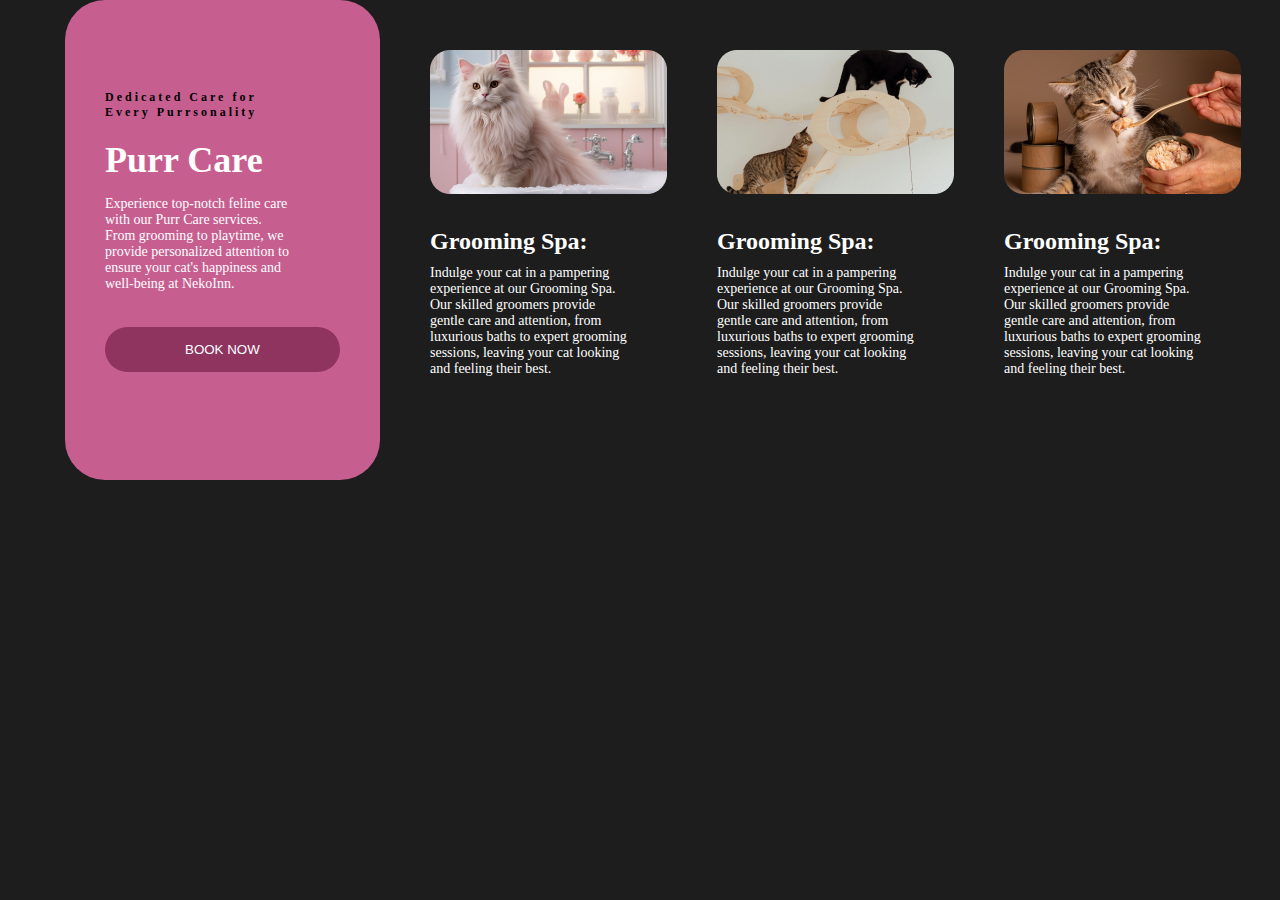
==== index.html @ 4b86a0ce "new code" ====
<!DOCTYPE html>
<html lang="en">
  <head>
    <meta charset="UTF-8" />
    <meta name="viewport" content="width=device-width, initial-scale=1.0" />
    <title>Document</title>
    <link rel="stylesheet" href="/css/style.css" />
  </head>
  <body>
    <section>
      <ul class="purr__list">
        <li class="purr__item purr-pink">
          <p class="purr-item__text">Dedicated Care for Every Purrsonality</p>
          <h3 class="purr-item__title">Purr Care</h3>
          <p class="purr-item__bottom-text">
            Experience top-notch feline care with our Purr Care services. From
            grooming to playtime, we provide personalized attention to ensure
            your cat's happiness and well-being at NekoInn.
          </p>
          <button class="purr-item__btn">BOOK NOW</button>
        </li>
        <li class="purr__item purr-black">
          <img src="./Mask group (19).png" alt="" class="purr-item__img" />
          <h3 class="grooming-item__title">Grooming Spa:</h3>
          <p class="grooming-item__text">
            Indulge your cat in a pampering experience at our Grooming Spa. Our
            skilled groomers provide gentle care and attention, from luxurious
            baths to expert grooming sessions, leaving your cat looking and
            feeling their best.
          </p>
        </li>
        <li class="purr__item purr-black">
          <img src="./Mask group (20).png" alt="" class="purr-item__img" />
          <h3 class="grooming-item__title">Grooming Spa:</h3>
          <p class="grooming-item__text">
            Indulge your cat in a pampering experience at our Grooming Spa. Our
            skilled groomers provide gentle care and attention, from luxurious
            baths to expert grooming sessions, leaving your cat looking and
            feeling their best.
          </p>
        </li>
        <li class="purr__item purr-black">
          <img src="./Mask group (21).png" alt="" class="purr-item__img" />
          <h3 class="grooming-item__title">Grooming Spa:</h3>
          <p class="grooming-item__text">
            Indulge your cat in a pampering experience at our Grooming Spa. Our
            skilled groomers provide gentle care and attention, from luxurious
            baths to expert grooming sessions, leaving your cat looking and
            feeling their best.
          </p>
        </li>
      </ul>
    </section>
  </body>
</html>
---- css/style.css ----
* {
  padding: 0;
  margin: 0;
  box-sizing: border-box;
}

ul {
  list-style: none;
}

a {
  text-decoration: none;
}

.container {
  max-width: 1440px;
  margin: 0 auto;
  padding: 0 20px;
}

button {
  cursor: pointer;
}

body {
  background-color: #1d1d1d;
}

.purr__list {
  margin-left: 65px;
  display: flex;
  flex-wrap: wrap;
}

.purr__item {
  padding-left: 40px;
  padding-top: 90px;
}

.purr-item__text {
  color: black;
  letter-spacing: 3px;
  font-size: 12px;
  font-weight: 700;
  width: 200px;
  padding-bottom: 19px;
}

.purr-item__title {
  color: white;
  font-size: 36px;
  font-weight: 700;
  padding-bottom: 15px;
}

.purr-item__bottom-text {
  color: white;
  font-size: 14px;
  font-weight: 400;
  width: 190px;
  padding-bottom: 35px;
}

.purr-pink {
  background-color: #c75e90;
  width: 315px;
  height: 480px;
  border-radius: 40px;
}

.purr-item__btn {
  background-color: #c75e90;
  padding: 15px 80px;
  border-radius: 40px;
  border: none;
  background-color: #8E345F;
  color: white;
}

.grooming-item__title {
  color: white;
  font-size: 24px;
  font-weight: 700;
  padding-top: 30px;
  padding-bottom: 10px;
}

.purr-black {
  padding-left: 50px;
  padding-top: 50px;
}

.grooming-item__text {
  color: white;
  width: 200px;
  font-size: 14px;
  font-weight: 400;
}/*# sourceMappingURL=style.css.map */
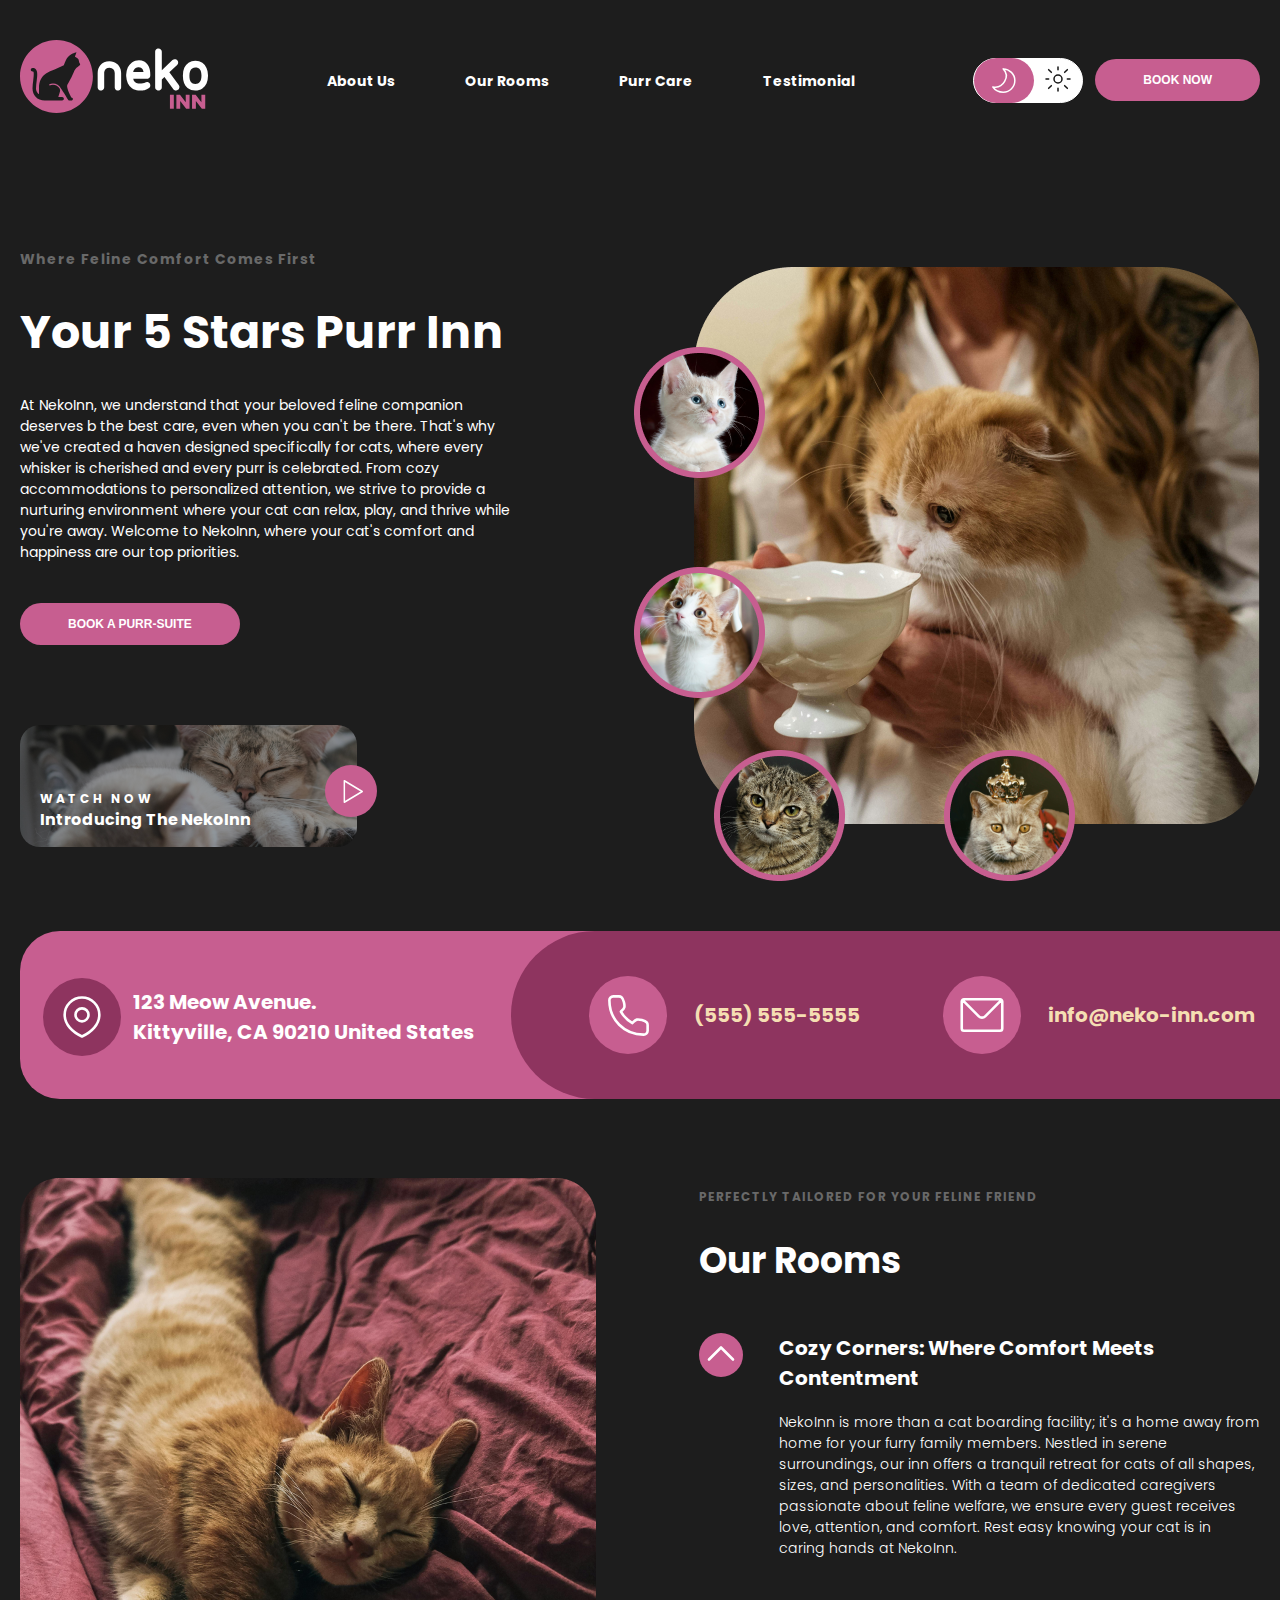
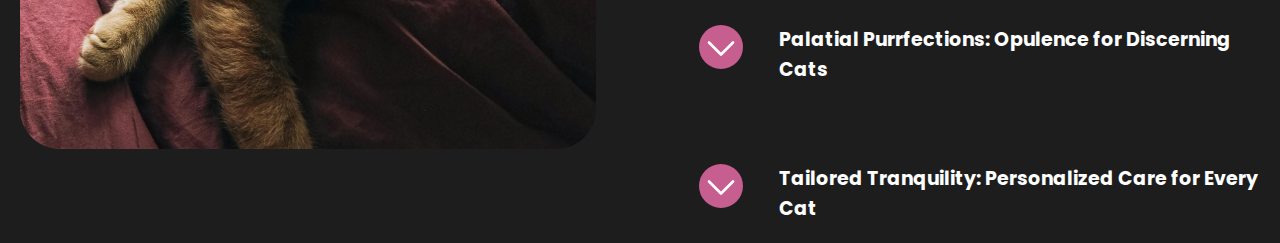
==== commit c44b76c3: "ezz" ====
--- a/index.html
+++ b/index.html
@@ -5,51 +5,220 @@
     <meta name="viewport" content="width=device-width, initial-scale=1.0" />
     <title>Document</title>
     <link rel="stylesheet" href="/css/style.css" />
+    <link rel="preconnect" href="https://fonts.googleapis.com" />
+    <link rel="preconnect" href="https://fonts.gstatic.com" crossorigin />
+    <link
+      href="https://fonts.googleapis.com/css2?family=Poppins:ital,wght@0,100;0,200;0,300;0,400;0,500;0,600;0,700;0,800;0,900;1,100;1,200;1,300;1,400;1,500;1,600;1,700;1,800;1,900&display=swap"
+      rel="stylesheet"
+    />
   </head>
   <body>
-    <section>
-      <ul class="purr__list">
-        <li class="purr__item purr-pink">
-          <p class="purr-item__text">Dedicated Care for Every Purrsonality</p>
-          <h3 class="purr-item__title">Purr Care</h3>
-          <p class="purr-item__bottom-text">
-            Experience top-notch feline care with our Purr Care services. From
-            grooming to playtime, we provide personalized attention to ensure
-            your cat's happiness and well-being at NekoInn.
-          </p>
-          <button class="purr-item__btn">BOOK NOW</button>
-        </li>
-        <li class="purr__item purr-black">
-          <img src="./Mask group (19).png" alt="" class="purr-item__img" />
-          <h3 class="grooming-item__title">Grooming Spa:</h3>
-          <p class="grooming-item__text">
-            Indulge your cat in a pampering experience at our Grooming Spa. Our
-            skilled groomers provide gentle care and attention, from luxurious
-            baths to expert grooming sessions, leaving your cat looking and
-            feeling their best.
-          </p>
-        </li>
-        <li class="purr__item purr-black">
-          <img src="./Mask group (20).png" alt="" class="purr-item__img" />
-          <h3 class="grooming-item__title">Grooming Spa:</h3>
-          <p class="grooming-item__text">
-            Indulge your cat in a pampering experience at our Grooming Spa. Our
-            skilled groomers provide gentle care and attention, from luxurious
-            baths to expert grooming sessions, leaving your cat looking and
-            feeling their best.
-          </p>
-        </li>
-        <li class="purr__item purr-black">
-          <img src="./Mask group (21).png" alt="" class="purr-item__img" />
-          <h3 class="grooming-item__title">Grooming Spa:</h3>
-          <p class="grooming-item__text">
-            Indulge your cat in a pampering experience at our Grooming Spa. Our
-            skilled groomers provide gentle care and attention, from luxurious
-            baths to expert grooming sessions, leaving your cat looking and
-            feeling their best.
-          </p>
-        </li>
-      </ul>
-    </section>
+    <header class="header">
+      <div class="container">
+        <div class="header_wrapper">
+          <div class="header-item">
+            <img
+              src="./Photos/Header_logo.svg"
+              alt=""
+              class="header_wrapper-img"
+            />
+          </div>
+          <ul class="header_wrapper-center">
+            <li class="header_wrapper_center-item">
+              <a href="#" class="header_wrapper_center-link">About Us</a>
+            </li>
+            <li class="header_wrapper_center-item">
+              <a href="#" class="header_wrapper_center-link">Our Rooms</a>
+            </li>
+            <li class="header_wrapper_center-item">
+              <a href="#" class="header_wrapper_center-link">Purr Care</a>
+            </li>
+            <li class="header_wrapper_center-item">
+              <a href="#" class="header_wrapper_center-link">Testimonial</a>
+            </li>
+          </ul>
+          <div class="header_wrapper-left">
+            <div class="header_wrapper_left-box">
+              <div class="header_wrapper_left_box-fist">
+                <img
+                  src="./Photos/mon.svg"
+                  alt=""
+                  class="header_wrapper_left_box-moon"
+                />
+              </div>
+              <div class="header_wrapper_left_box-second">
+                <img
+                  src="/Photos/sun.svg"
+                  alt=""
+                  class="header_wrapper_left_box-sun"
+                />
+              </div>
+            </div>
+            <button class="block-btn">BOOK NOW</button>
+          </div>
+        </div>
+      </div>
+    </header>
+    <main class="main">
+      <div class="container">
+        <section class="Stars">
+          <div class="stars_wrapper">
+            <div class="stars_wrapper-item">
+              <p class="stars_wrapper_item-title">
+                Where Feline Comfort Comes First
+              </p>
+              <p class="stars_wrapper_item-big">Your 5 Stars Purr Inn</p>
+              <p class="stars_wrapepr_item-mini">
+                At NekoInn, we understand that your beloved feline companion
+                deserves b the best care, even when you can't be there. That's
+                why we've created a haven designed specifically for cats, where
+                every whisker is cherished and every purr is celebrated. From
+                cozy accommodations to personalized attention, we strive to
+                provide a nurturing environment where your cat can relax, play,
+                and thrive while you're away. Welcome to NekoInn, where your
+                cat's comfort and happiness are our top priorities.
+              </p>
+              <button class="block-btn">BOOK A PURR-SUITE</button>
+              <div class="start_box-cat">
+                <div class="start_box_cat-text">
+                  <p class="start_box_cat-title">WATCH NOW</p>
+                  <p class="start_box_cat-mini">Introducing The NekoInn</p>
+                </div>
+                <div class="start_box_cat-media">
+                  <img src="/Photos/media.svg" alt="" />
+                </div>
+              </div>
+            </div>
+            <div class="stars_wrapper-left">
+              <img
+                src="/Photos/cat_3.png"
+                alt=""
+                class="stars_wrapepr_left-bg"
+              />
+              <div class="start_box_left-avatars">
+                <img src="/Photos/1.png" alt="" class="start_box_left-fisrt" />
+                <img src="/Photos/2.png" alt="" class="start_box_left-second" />
+                <img src="/Photos/3.png" alt="" class="start_box_left-thirs" />
+                <img src="/Photos/4.png" alt="" class="start_box_left-four" />
+              </div>
+            </div>
+          </div>
+          <div class="start_wrapepr-bottom">
+            <div class="stars_wrapper_bottom-box">
+              <div class="stars_wrapepr_bottom-first">
+                <div class="stars_wrapepr_bottom-location">
+                  <img
+                    src="./Photos/location.svg"
+                    alt=""
+                    class="stars_wrapper_bottom-img"
+                  />
+                </div>
+                <p class="start_wrapepr_bottom-text">
+                  123 Meow Avenue. <br />
+                  Kittyville, CA 90210 United States
+                </p>
+              </div>
+              <div class="stars_wrapper_bottom-second">
+                <div class="stars_wrapper_bottom_second_first-box">
+                  <div class="stars_wrapper_bottom_second-box">
+                    <img
+                      src="/Photos/phone.svg"
+                      alt=""
+                      class="stars_wrapper_bottom_second_box-img"
+                    />
+                  </div>
+                  <p class="stars_wrapper_bottom_second-text">(555) 555-5555</p>
+                </div>
+                <div class="stars_wrapper_bottom_second_first-box">
+                  <div class="stars_wrapper_bottom_second-box">
+                    <img
+                      src="/Photos/email.svg"
+                      alt=""
+                      class="stars_wrapper_bottom_second_box-img"
+                    />
+                  </div>
+                  <p class="stars_wrapper_bottom_second-text">
+                    info@neko-inn.com
+                  </p>
+                </div>
+              </div>
+            </div>
+          </div>
+        </section>
+        <section class="Rooms">
+          <div class="rooms_wrapper">
+            <div class="rooms_wrapper-item">
+              <img
+                src="./Photos/cat_rooms.png"
+                alt=""
+                class="rooms_wrapper_item-bg"
+              />
+            </div>
+            <div class="rooms_wrapper_item-left">
+              <div class="rooms_wrapepr_item_left-box">
+                <p class="rooms_wrapper_item-title">
+                  perfectly Tailored for Your Feline Friend
+                </p>
+                <p class="rooms_wrapper_item-big">Our Rooms</p>
+                <div class="rooms_wrapepr_item_left-big">
+                  <div class="rooms_wrapper_item-left_big-img">
+                    <img
+                      src="./Photos/up_arrow.svg"
+                      alt=""
+                      class="romms_wrapper_item-img"
+                    />
+                  </div>
+                  <div class="rooms_wrapper_item_text-box">
+                    <p class="rooms_wrapepr_item-title">
+                      Cozy Corners: Where Comfort Meets Contentment
+                    </p>
+                    <p class="rooms_wrapper_item-mini">
+                      NekoInn is more than a cat boarding facility; it's a home
+                      away from home for your furry family members. Nestled in
+                      serene surroundings, our inn offers a tranquil retreat for
+                      cats of all shapes, sizes, and personalities. With a team
+                      of dedicated caregivers passionate about feline welfare,
+                      we ensure every guest receives love, attention, and
+                      comfort. Rest easy knowing your cat is in caring hands at
+                      NekoInn.
+                    </p>
+                  </div>
+                </div>
+
+                <div class="rooms_wrapepr_item_left-big span_first">
+                  <div class="rooms_wrapper_item-left_big-img">
+                    <img
+                      src="./Photos/bb_taa.svg"
+                      alt=""
+                      class="romms_wrapper_item-img"
+                    />
+                  </div>
+                  <div class="rooms_wrapper_item_text-box">
+                    <p class="rooms_wrapepr_item-title span_text">
+                      Palatial Purrfections: Opulence for Discerning Cats
+                    </p>
+                  </div>
+                </div>
+
+                <div class="rooms_wrapepr_item_left-big">
+                  <div class="rooms_wrapper_item-left_big-img">
+                    <img
+                      src="./Photos/bb_taa.svg"
+                      alt=""
+                      class="romms_wrapper_item-img"
+                    />
+                  </div>
+                  <div class="rooms_wrapper_item_text-box">
+                    <p class="rooms_wrapepr_item-title span_text">
+                      Tailored Tranquility: Personalized Care for Every Cat
+                    </p>
+                  </div>
+                </div>
+              </div>
+            </div>
+          </div>
+        </section>
+      </div>
+    </main>
   </body>
 </html>
--- a/css/style.css
+++ b/css/style.css
@@ -1,3 +1,70 @@
+@font-face {
+  font-family: "Poppins";
+  src: url("Poppins-Bold.woff2") format("woff2"), url("Poppins-Bold.woff") format("woff");
+  font-weight: bold;
+  font-style: normal;
+  font-display: swap;
+}
+@font-face {
+  font-family: "Poppins";
+  src: url("Poppins-Black.woff2") format("woff2"), url("Poppins-Black.woff") format("woff");
+  font-weight: 900;
+  font-style: normal;
+  font-display: swap;
+}
+@font-face {
+  font-family: "Poppins";
+  src: url("Poppins-ExtraLight.woff2") format("woff2"), url("Poppins-ExtraLight.woff") format("woff");
+  font-weight: 200;
+  font-style: normal;
+  font-display: swap;
+}
+@font-face {
+  font-family: "Poppins";
+  src: url("Poppins-ExtraBold.woff2") format("woff2"), url("Poppins-ExtraBold.woff") format("woff");
+  font-weight: bold;
+  font-style: normal;
+  font-display: swap;
+}
+@font-face {
+  font-family: "Poppins";
+  src: url("Poppins-Medium.woff2") format("woff2"), url("Poppins-Medium.woff") format("woff");
+  font-weight: 500;
+  font-style: normal;
+  font-display: swap;
+}
+@font-face {
+  font-family: "Poppins";
+  src: url("Poppins-Light.woff2") format("woff2"), url("Poppins-Light.woff") format("woff");
+  font-weight: 300;
+  font-style: normal;
+  font-display: swap;
+}
+@font-face {
+  font-family: "Poppins";
+  src: url("Poppins-Thin.woff2") format("woff2"), url("Poppins-Thin.woff") format("woff");
+  font-weight: 100;
+  font-style: normal;
+  font-display: swap;
+}
+@font-face {
+  font-family: "Poppins";
+  src: url("Poppins-Regular.woff2") format("woff2"), url("Poppins-Regular.woff") format("woff");
+  font-weight: normal;
+  font-style: normal;
+  font-display: swap;
+}
+@font-face {
+  font-family: "Poppins";
+  src: url("Poppins-SemiBold.woff2") format("woff2"), url("Poppins-SemiBold.woff") format("woff");
+  font-weight: 600;
+  font-style: normal;
+  font-display: swap;
+}
+body {
+  font-family: "Poppins";
+}
+
 * {
   padding: 0;
   margin: 0;
@@ -13,7 +80,7 @@
 }
 
 .container {
-  max-width: 1440px;
+  max-width: 1313px;
   margin: 0 auto;
   padding: 0 20px;
 }
@@ -26,73 +93,358 @@
   background-color: #1d1d1d;
 }
 
-.purr__list {
-  margin-left: 65px;
-  display: flex;
-  flex-wrap: wrap;
-}
-
-.purr__item {
-  padding-left: 40px;
-  padding-top: 90px;
-}
-
-.purr-item__text {
-  color: black;
-  letter-spacing: 3px;
+body {
+  font-family: "Poppins";
+}
+
+.header_wrapper_left-box {
+  width: 110px;
+  height: 45px;
+  border-radius: 220px;
+  background-color: white;
+  border: 1px solid white;
+}
+
+.header_wrapper_left_box-sun {
+  padding-right: 8px;
+  padding-top: 5px;
+}
+
+.header_wrapper_left_box-fist {
+  width: 60px;
+  height: 45px;
+  border-radius: 40px;
+  background-color: #c75e90;
+}
+
+.header_wrapper_left-box {
+  display: flex;
+  align-items: center;
+  justify-content: space-between;
+}
+
+.header_wrapper_left_box-fist {
+  display: flex;
+  align-items: center;
+  justify-content: center;
+}
+
+.header_wrapper_center-link {
+  color: white;
+  font-size: 14px;
+  line-height: 21px;
+  font-weight: 700;
+}
+
+.header_wrapper {
+  display: flex;
+  align-items: center;
+  justify-content: flex;
+  gap: 0px;
+  justify-content: space-between;
+}
+
+.header_wrapper-center {
+  display: flex;
+  align-items: center;
+  justify-content: flex;
+  gap: 70px;
+}
+
+.block-btn {
+  padding: 14px 48px;
+  background-color: #c75e90;
+  border-radius: 220px;
+  color: white;
+  font-weight: 700;
   font-size: 12px;
-  font-weight: 700;
-  width: 200px;
-  padding-bottom: 19px;
-}
-
-.purr-item__title {
-  color: white;
-  font-size: 36px;
-  font-weight: 700;
-  padding-bottom: 15px;
-}
-
-.purr-item__bottom-text {
-  color: white;
+  border: none;
+}
+
+.header_wrapper-left {
+  display: flex;
+  align-items: center;
+  justify-content: flex;
+  gap: 12px;
+}
+
+.header {
+  margin-top: 40px;
+}
+
+.stars_wrapper-item {
+  width: 500px;
+  height: 600px;
+}
+
+.Stars {
+  margin-top: 129px;
+}
+
+.stars_wrapper_item-title {
+  font-size: 14px;
+  color: #696969;
+  font-weight: 700;
+  letter-spacing: 1px;
+  line-height: 21px;
+  padding-bottom: 28px;
+}
+
+.stars_wrapper_item-big {
+  font-size: 46px;
+  font-weight: 700;
+  color: white;
+  line-height: 69px;
+  padding-bottom: 28px;
+}
+
+.stars_wrapepr_item-mini {
   font-size: 14px;
   font-weight: 400;
-  width: 190px;
-  padding-bottom: 35px;
-}
-
-.purr-pink {
-  background-color: #c75e90;
-  width: 315px;
-  height: 480px;
+  color: white;
+  line-height: 21px;
+  padding-bottom: 40px;
+}
+
+.start_box-cat {
+  width: 337px;
+  height: 122px;
+  border-radius: 20px;
+  background-image: url(/Photos/cat.png);
+  background-repeat: no-repeat;
+  position: relative;
+  margin-top: 80px;
+}
+
+.start_box_cat-title {
+  font-size: 12px;
+  line-height: 18px;
+  color: white;
+  font-weight: 700;
+  letter-spacing: 3px;
+}
+
+.start_box_cat-mini {
+  font-size: 16px;
+  font-weight: 700;
+  line-height: 24px;
+  color: white;
+}
+
+.start_box_cat-text {
+  padding-top: 65px;
+  padding-left: 20px;
+}
+
+.start_box_cat-media {
+  width: 52px;
+  height: 52px;
+  border-radius: 50%;
+  background-color: #c75e90;
+  border: none;
+  display: flex;
+  align-items: center;
+  justify-content: flex;
+  gap: 0px;
+  justify-content: center;
+  left: 305px;
+  bottom: 30px;
+  position: absolute;
+}
+
+.stars_wrapper {
+  display: flex;
+  align-items: center;
+  justify-content: flex;
+  gap: 0px;
+  justify-content: space-between;
+}
+
+.stars_wrapper-left {
+  position: relative;
+}
+
+.start_box_left-fisrt {
+  position: absolute;
+  top: 80px;
+  left: -60px;
+}
+
+.start_box_left-second {
+  position: absolute;
+  top: 300px;
+  left: -60px;
+}
+
+.start_box_left-thirs {
+  position: absolute;
+  bottom: -50px;
+  left: 20px;
+}
+
+.start_box_left-four {
+  position: absolute;
+  bottom: -50px;
+  left: 250px;
+}
+
+.stars_wrapper_bottom-box {
+  width: 1313px;
+  height: 168px;
+  background-color: #c75e90;
   border-radius: 40px;
-}
-
-.purr-item__btn {
-  background-color: #c75e90;
-  padding: 15px 80px;
-  border-radius: 40px;
-  border: none;
-  background-color: #8E345F;
-  color: white;
-}
-
-.grooming-item__title {
-  color: white;
-  font-size: 24px;
-  font-weight: 700;
-  padding-top: 30px;
-  padding-bottom: 10px;
-}
-
-.purr-black {
-  padding-left: 50px;
-  padding-top: 50px;
-}
-
-.grooming-item__text {
-  color: white;
-  width: 200px;
+  margin-top: 82px;
+}
+
+.stars_wrapepr_bottom-location {
+  width: 78px;
+  height: 78px;
+  border-radius: 50%;
+  background-color: #8e345f;
+  display: flex;
+  align-items: center;
+  justify-content: flex;
+  gap: 0px;
+  justify-content: center;
+}
+
+.start_wrapepr_bottom-text {
+  font-size: 20px;
+  font-weight: 700;
+  color: white;
+  line-height: 30px;
+}
+
+.stars_wrapepr_bottom-first {
+  display: flex;
+  align-items: center;
+  justify-content: flex;
+  gap: 12px;
+  padding-top: 43px;
+  padding-left: 23px;
+  padding-bottom: 40px;
+}
+
+.stars_wrapper_bottom-second {
+  width: 822px;
+  height: 168px;
+  background-color: #8e345f;
+  border-radius: 100px 40px 40px 100px;
+}
+
+.stars_wrapper_bottom-box {
+  display: flex;
+  align-items: center;
+  justify-content: flex;
+  gap: 0x;
+  justify-content: space-between;
+}
+
+.stars_wrapper_bottom_second-box {
+  width: 78px;
+  height: 78px;
+  border-radius: 50%;
+  background-color: #c75e90;
+  display: flex;
+  align-items: center;
+  justify-content: flex;
+  gap: 0px;
+  justify-content: center;
+}
+
+.stars_wrapper_bottom_second-text {
+  font-size: 20px;
+  line-height: 30px;
+  color: wheat;
+  font-weight: 700;
+}
+
+.stars_wrapper_bottom_second_first-box {
+  display: flex;
+  align-items: center;
+  justify-content: flex;
+  gap: 27px;
+}
+
+.stars_wrapper_bottom-second {
+  display: flex;
+  align-items: center;
+  justify-content: flex;
+  gap: 83px;
+  justify-content: center;
+}
+
+.Rooms {
+  padding-top: 79px;
+}
+
+.rooms_wrapper_item-title {
+  font-size: 12px;
+  color: #696969;
+  font-weight: 700;
+  list-style: 16px;
+  letter-spacing: 1px;
+  text-transform: uppercase;
+  padding-bottom: 28px;
+}
+
+.rooms_wrapper_item-big {
+  font-size: 36px;
+  line-height: 54px;
+  color: white;
+  font-weight: 700;
+  padding-bottom: 45px;
+}
+
+.rooms_wrapper_item-left_big-img {
+  min-width: 44px;
+  height: 44px;
+  border-radius: 50%;
+  background-color: #c75e90;
+  display: flex;
+  align-items: center;
+  justify-content: flex;
+  gap: 0px;
+  justify-content: center;
+}
+
+.rooms_wrapper {
+  display: flex;
+  gap: 103px;
+}
+
+.rooms_wrapper_item-left {
+  padding-top: 10px;
+}
+
+.rooms_wrapepr_item-title {
+  font-size: 20px;
+  color: white;
+  line-height: 30px;
+  font-weight: 700;
+  padding-bottom: 19px;
+}
+
+.rooms_wrapper_item-mini {
   font-size: 14px;
-  font-weight: 400;
+  font-weight: 300;
+  color: white;
+  line-height: 21px;
+}
+
+.rooms_wrapepr_item_left-big {
+  display: flex;
+  align-items: center;
+  justify-content: flex;
+  gap: 36px;
+  align-items: flex-start;
+}
+
+.span_text {
+  font-size: 19px;
+}
+
+.span_first {
+  padding-top: 66px;
+  padding-bottom: 60px;
 }/*# sourceMappingURL=style.css.map */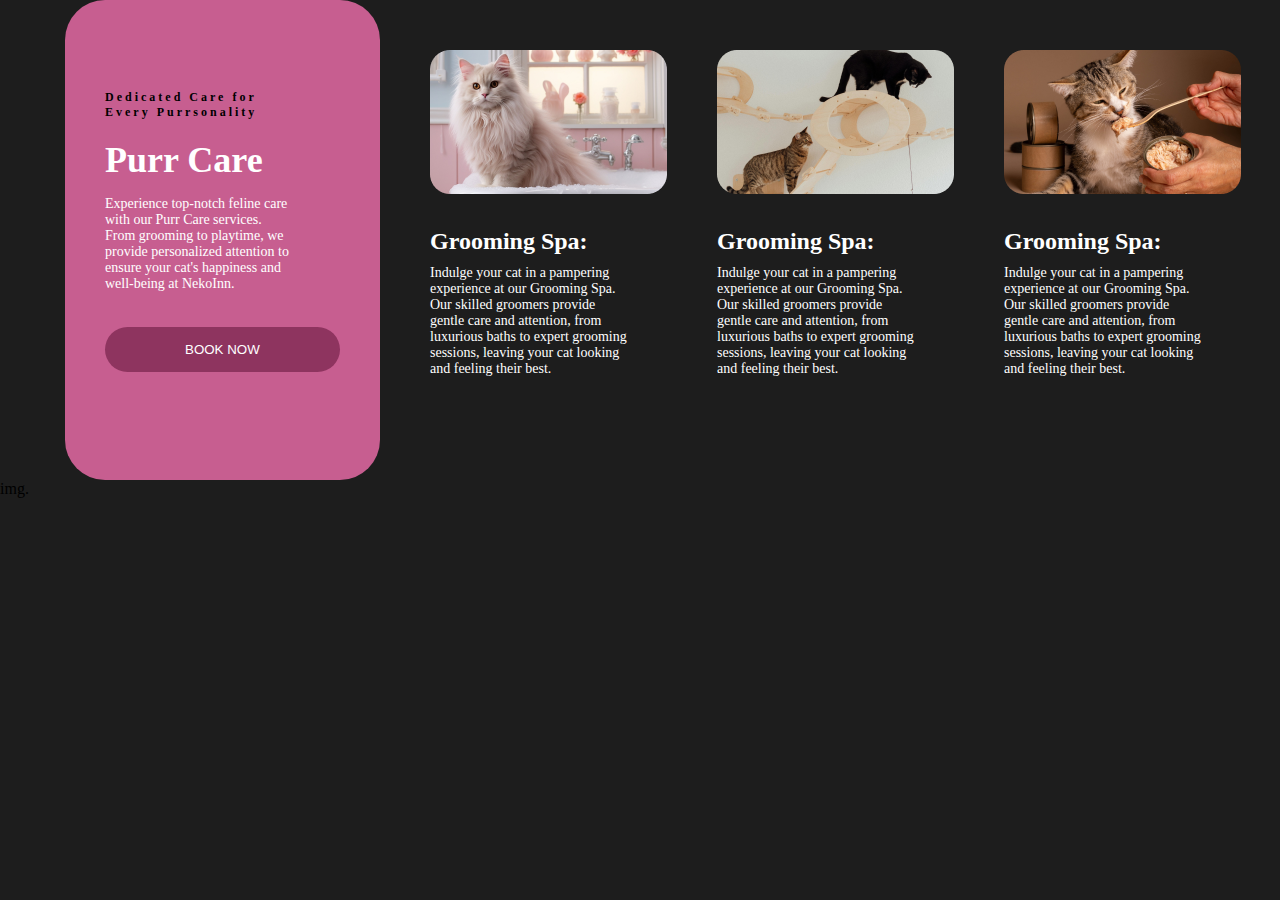
==== commit 40f43fbd: "aminu" ====
--- a/index.html
+++ b/index.html
@@ -5,220 +5,56 @@
     <meta name="viewport" content="width=device-width, initial-scale=1.0" />
     <title>Document</title>
     <link rel="stylesheet" href="/css/style.css" />
-    <link rel="preconnect" href="https://fonts.googleapis.com" />
-    <link rel="preconnect" href="https://fonts.gstatic.com" crossorigin />
-    <link
-      href="https://fonts.googleapis.com/css2?family=Poppins:ital,wght@0,100;0,200;0,300;0,400;0,500;0,600;0,700;0,800;0,900;1,100;1,200;1,300;1,400;1,500;1,600;1,700;1,800;1,900&display=swap"
-      rel="stylesheet"
-    />
   </head>
   <body>
-    <header class="header">
-      <div class="container">
-        <div class="header_wrapper">
-          <div class="header-item">
-            <img
-              src="./Photos/Header_logo.svg"
-              alt=""
-              class="header_wrapper-img"
-            />
-          </div>
-          <ul class="header_wrapper-center">
-            <li class="header_wrapper_center-item">
-              <a href="#" class="header_wrapper_center-link">About Us</a>
-            </li>
-            <li class="header_wrapper_center-item">
-              <a href="#" class="header_wrapper_center-link">Our Rooms</a>
-            </li>
-            <li class="header_wrapper_center-item">
-              <a href="#" class="header_wrapper_center-link">Purr Care</a>
-            </li>
-            <li class="header_wrapper_center-item">
-              <a href="#" class="header_wrapper_center-link">Testimonial</a>
-            </li>
-          </ul>
-          <div class="header_wrapper-left">
-            <div class="header_wrapper_left-box">
-              <div class="header_wrapper_left_box-fist">
-                <img
-                  src="./Photos/mon.svg"
-                  alt=""
-                  class="header_wrapper_left_box-moon"
-                />
-              </div>
-              <div class="header_wrapper_left_box-second">
-                <img
-                  src="/Photos/sun.svg"
-                  alt=""
-                  class="header_wrapper_left_box-sun"
-                />
-              </div>
-            </div>
-            <button class="block-btn">BOOK NOW</button>
-          </div>
-        </div>
-      </div>
-    </header>
-    <main class="main">
-      <div class="container">
-        <section class="Stars">
-          <div class="stars_wrapper">
-            <div class="stars_wrapper-item">
-              <p class="stars_wrapper_item-title">
-                Where Feline Comfort Comes First
-              </p>
-              <p class="stars_wrapper_item-big">Your 5 Stars Purr Inn</p>
-              <p class="stars_wrapepr_item-mini">
-                At NekoInn, we understand that your beloved feline companion
-                deserves b the best care, even when you can't be there. That's
-                why we've created a haven designed specifically for cats, where
-                every whisker is cherished and every purr is celebrated. From
-                cozy accommodations to personalized attention, we strive to
-                provide a nurturing environment where your cat can relax, play,
-                and thrive while you're away. Welcome to NekoInn, where your
-                cat's comfort and happiness are our top priorities.
-              </p>
-              <button class="block-btn">BOOK A PURR-SUITE</button>
-              <div class="start_box-cat">
-                <div class="start_box_cat-text">
-                  <p class="start_box_cat-title">WATCH NOW</p>
-                  <p class="start_box_cat-mini">Introducing The NekoInn</p>
-                </div>
-                <div class="start_box_cat-media">
-                  <img src="/Photos/media.svg" alt="" />
-                </div>
-              </div>
-            </div>
-            <div class="stars_wrapper-left">
-              <img
-                src="/Photos/cat_3.png"
-                alt=""
-                class="stars_wrapepr_left-bg"
-              />
-              <div class="start_box_left-avatars">
-                <img src="/Photos/1.png" alt="" class="start_box_left-fisrt" />
-                <img src="/Photos/2.png" alt="" class="start_box_left-second" />
-                <img src="/Photos/3.png" alt="" class="start_box_left-thirs" />
-                <img src="/Photos/4.png" alt="" class="start_box_left-four" />
-              </div>
-            </div>
-          </div>
-          <div class="start_wrapepr-bottom">
-            <div class="stars_wrapper_bottom-box">
-              <div class="stars_wrapepr_bottom-first">
-                <div class="stars_wrapepr_bottom-location">
-                  <img
-                    src="./Photos/location.svg"
-                    alt=""
-                    class="stars_wrapper_bottom-img"
-                  />
-                </div>
-                <p class="start_wrapepr_bottom-text">
-                  123 Meow Avenue. <br />
-                  Kittyville, CA 90210 United States
-                </p>
-              </div>
-              <div class="stars_wrapper_bottom-second">
-                <div class="stars_wrapper_bottom_second_first-box">
-                  <div class="stars_wrapper_bottom_second-box">
-                    <img
-                      src="/Photos/phone.svg"
-                      alt=""
-                      class="stars_wrapper_bottom_second_box-img"
-                    />
-                  </div>
-                  <p class="stars_wrapper_bottom_second-text">(555) 555-5555</p>
-                </div>
-                <div class="stars_wrapper_bottom_second_first-box">
-                  <div class="stars_wrapper_bottom_second-box">
-                    <img
-                      src="/Photos/email.svg"
-                      alt=""
-                      class="stars_wrapper_bottom_second_box-img"
-                    />
-                  </div>
-                  <p class="stars_wrapper_bottom_second-text">
-                    info@neko-inn.com
-                  </p>
-                </div>
-              </div>
-            </div>
-          </div>
-        </section>
-        <section class="Rooms">
-          <div class="rooms_wrapper">
-            <div class="rooms_wrapper-item">
-              <img
-                src="./Photos/cat_rooms.png"
-                alt=""
-                class="rooms_wrapper_item-bg"
-              />
-            </div>
-            <div class="rooms_wrapper_item-left">
-              <div class="rooms_wrapepr_item_left-box">
-                <p class="rooms_wrapper_item-title">
-                  perfectly Tailored for Your Feline Friend
-                </p>
-                <p class="rooms_wrapper_item-big">Our Rooms</p>
-                <div class="rooms_wrapepr_item_left-big">
-                  <div class="rooms_wrapper_item-left_big-img">
-                    <img
-                      src="./Photos/up_arrow.svg"
-                      alt=""
-                      class="romms_wrapper_item-img"
-                    />
-                  </div>
-                  <div class="rooms_wrapper_item_text-box">
-                    <p class="rooms_wrapepr_item-title">
-                      Cozy Corners: Where Comfort Meets Contentment
-                    </p>
-                    <p class="rooms_wrapper_item-mini">
-                      NekoInn is more than a cat boarding facility; it's a home
-                      away from home for your furry family members. Nestled in
-                      serene surroundings, our inn offers a tranquil retreat for
-                      cats of all shapes, sizes, and personalities. With a team
-                      of dedicated caregivers passionate about feline welfare,
-                      we ensure every guest receives love, attention, and
-                      comfort. Rest easy knowing your cat is in caring hands at
-                      NekoInn.
-                    </p>
-                  </div>
-                </div>
-
-                <div class="rooms_wrapepr_item_left-big span_first">
-                  <div class="rooms_wrapper_item-left_big-img">
-                    <img
-                      src="./Photos/bb_taa.svg"
-                      alt=""
-                      class="romms_wrapper_item-img"
-                    />
-                  </div>
-                  <div class="rooms_wrapper_item_text-box">
-                    <p class="rooms_wrapepr_item-title span_text">
-                      Palatial Purrfections: Opulence for Discerning Cats
-                    </p>
-                  </div>
-                </div>
-
-                <div class="rooms_wrapepr_item_left-big">
-                  <div class="rooms_wrapper_item-left_big-img">
-                    <img
-                      src="./Photos/bb_taa.svg"
-                      alt=""
-                      class="romms_wrapper_item-img"
-                    />
-                  </div>
-                  <div class="rooms_wrapper_item_text-box">
-                    <p class="rooms_wrapepr_item-title span_text">
-                      Tailored Tranquility: Personalized Care for Every Cat
-                    </p>
-                  </div>
-                </div>
-              </div>
-            </div>
-          </div>
-        </section>
-      </div>
-    </main>
+    <section>
+      <ul class="purr__list">
+        <li class="purr__item purr-pink">
+          <p class="purr-item__text">Dedicated Care for Every Purrsonality</p>
+          <h3 class="purr-item__title">Purr Care</h3>
+          <p class="purr-item__bottom-text">
+            Experience top-notch feline care with our Purr Care services. From
+            grooming to playtime, we provide personalized attention to ensure
+            your cat's happiness and well-being at NekoInn.
+          </p>
+          <button class="purr-item__btn">BOOK NOW</button>
+        </li>
+        <li class="purr__item purr-black">
+          <img src="./Mask group (19).png" alt="" class="purr-item__img" />
+          <h3 class="grooming-item__title">Grooming Spa:</h3>
+          <p class="grooming-item__text">
+            Indulge your cat in a pampering experience at our Grooming Spa. Our
+            skilled groomers provide gentle care and attention, from luxurious
+            baths to expert grooming sessions, leaving your cat looking and
+            feeling their best.
+          </p>
+        </li>
+        <li class="purr__item purr-black">
+          <img src="./Mask group (20).png" alt="" class="purr-item__img" />
+          <h3 class="grooming-item__title">Grooming Spa:</h3>
+          <p class="grooming-item__text">
+            Indulge your cat in a pampering experience at our Grooming Spa. Our
+            skilled groomers provide gentle care and attention, from luxurious
+            baths to expert grooming sessions, leaving your cat looking and
+            feeling their best.
+          </p>
+        </li>
+        <li class="purr__item purr-black">
+          <img src="./Mask group (21).png" alt="" class="purr-item__img" />
+          <h3 class="grooming-item__title">Grooming Spa:</h3>
+          <p class="grooming-item__text">
+            Indulge your cat in a pampering experience at our Grooming Spa. Our
+            skilled groomers provide gentle care and attention, from luxurious
+            baths to expert grooming sessions, leaving your cat looking and
+            feeling their best.
+          </p>
+        </li>
+      </ul>
+      <ul class="img__list">
+        <li class="img__item">
+          img.
+        </li>
+      </ul>
+    </section>
   </body>
 </html>
--- a/css/style.css
+++ b/css/style.css
@@ -447,4 +447,75 @@
 .span_first {
   padding-top: 66px;
   padding-bottom: 60px;
+}
+
+.purr__list {
+  margin-left: 65px;
+  display: flex;
+  flex-wrap: wrap;
+}
+
+.purr__item {
+  padding-left: 40px;
+  padding-top: 90px;
+}
+
+.purr-item__text {
+  color: black;
+  letter-spacing: 3px;
+  font-size: 12px;
+  font-weight: 700;
+  width: 200px;
+  padding-bottom: 19px;
+}
+
+.purr-item__title {
+  color: white;
+  font-size: 36px;
+  font-weight: 700;
+  padding-bottom: 15px;
+}
+
+.purr-item__bottom-text {
+  color: white;
+  font-size: 14px;
+  font-weight: 400;
+  width: 190px;
+  padding-bottom: 35px;
+}
+
+.purr-pink {
+  background-color: #c75e90;
+  width: 315px;
+  height: 480px;
+  border-radius: 40px;
+}
+
+.purr-item__btn {
+  background-color: #c75e90;
+  padding: 15px 80px;
+  border-radius: 40px;
+  border: none;
+  background-color: #8E345F;
+  color: white;
+}
+
+.grooming-item__title {
+  color: white;
+  font-size: 24px;
+  font-weight: 700;
+  padding-top: 30px;
+  padding-bottom: 10px;
+}
+
+.purr-black {
+  padding-left: 50px;
+  padding-top: 50px;
+}
+
+.grooming-item__text {
+  color: white;
+  width: 200px;
+  font-size: 14px;
+  font-weight: 400;
 }/*# sourceMappingURL=style.css.map */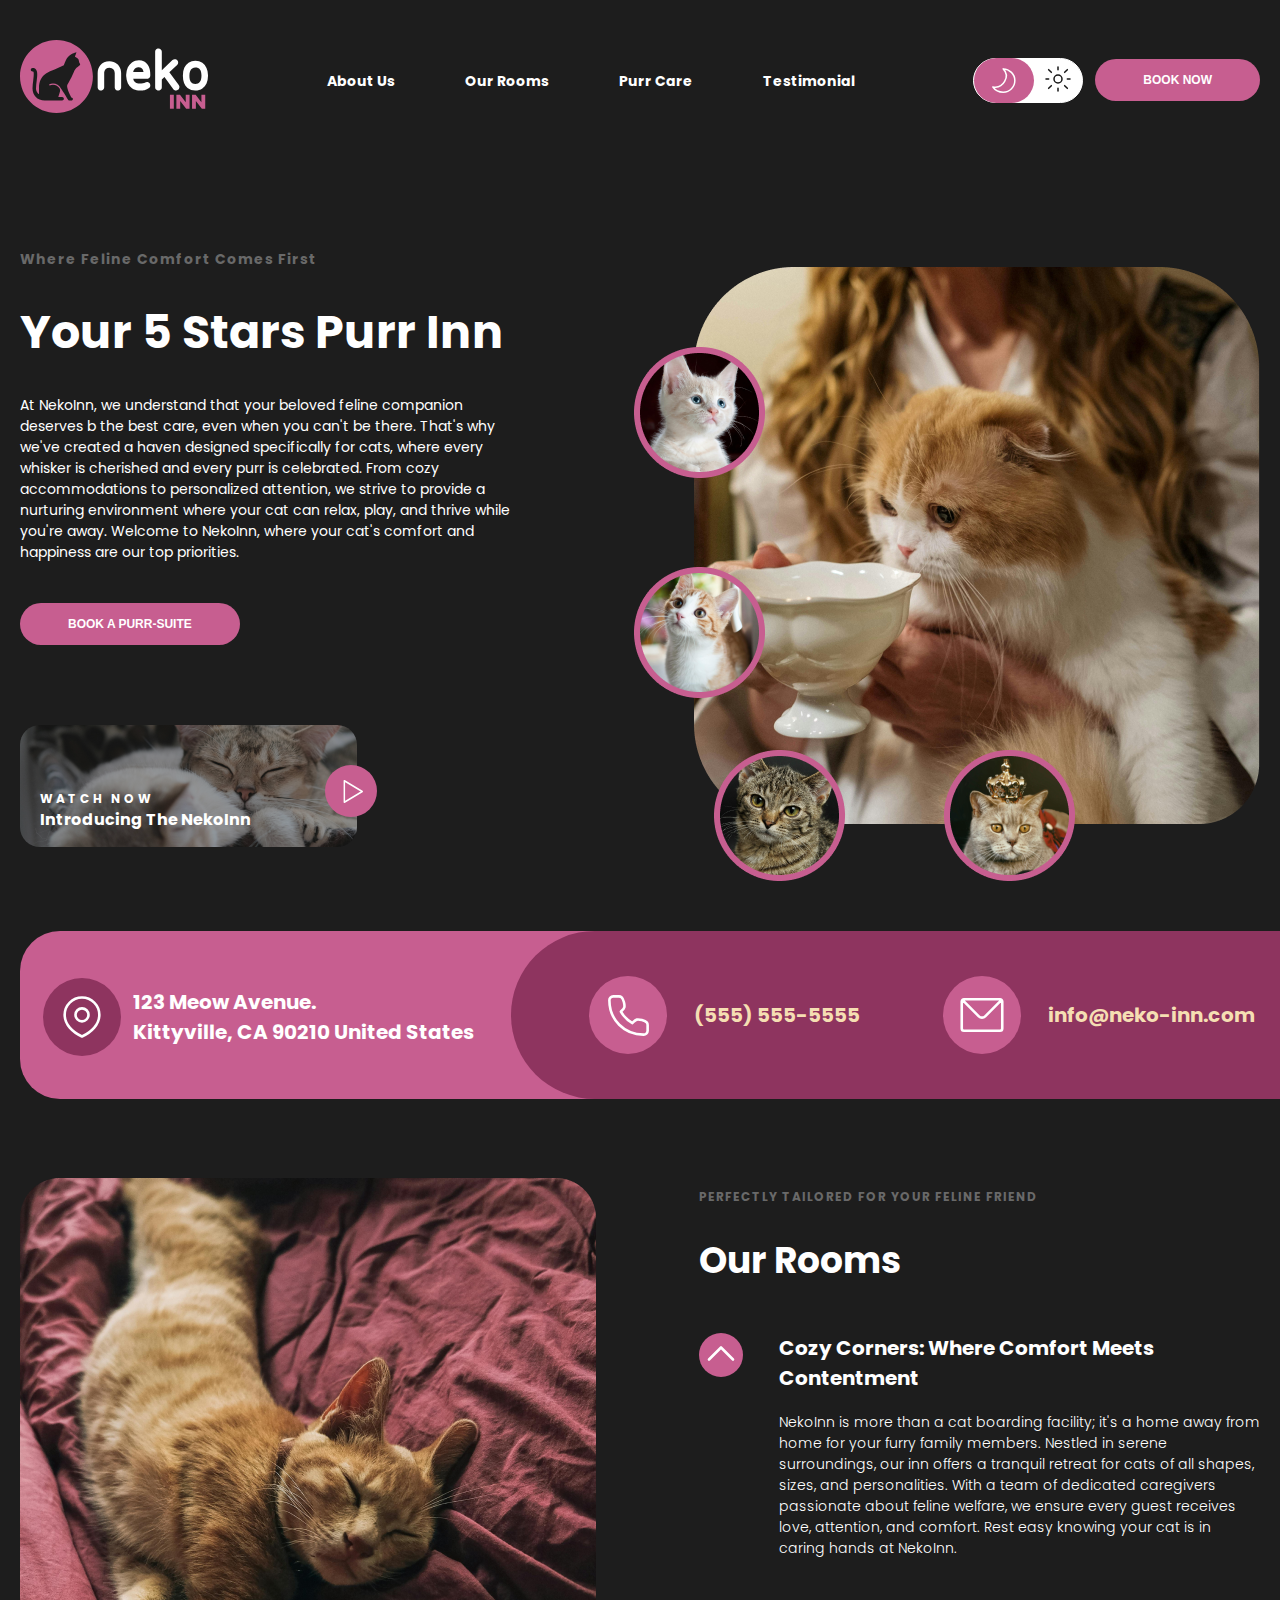
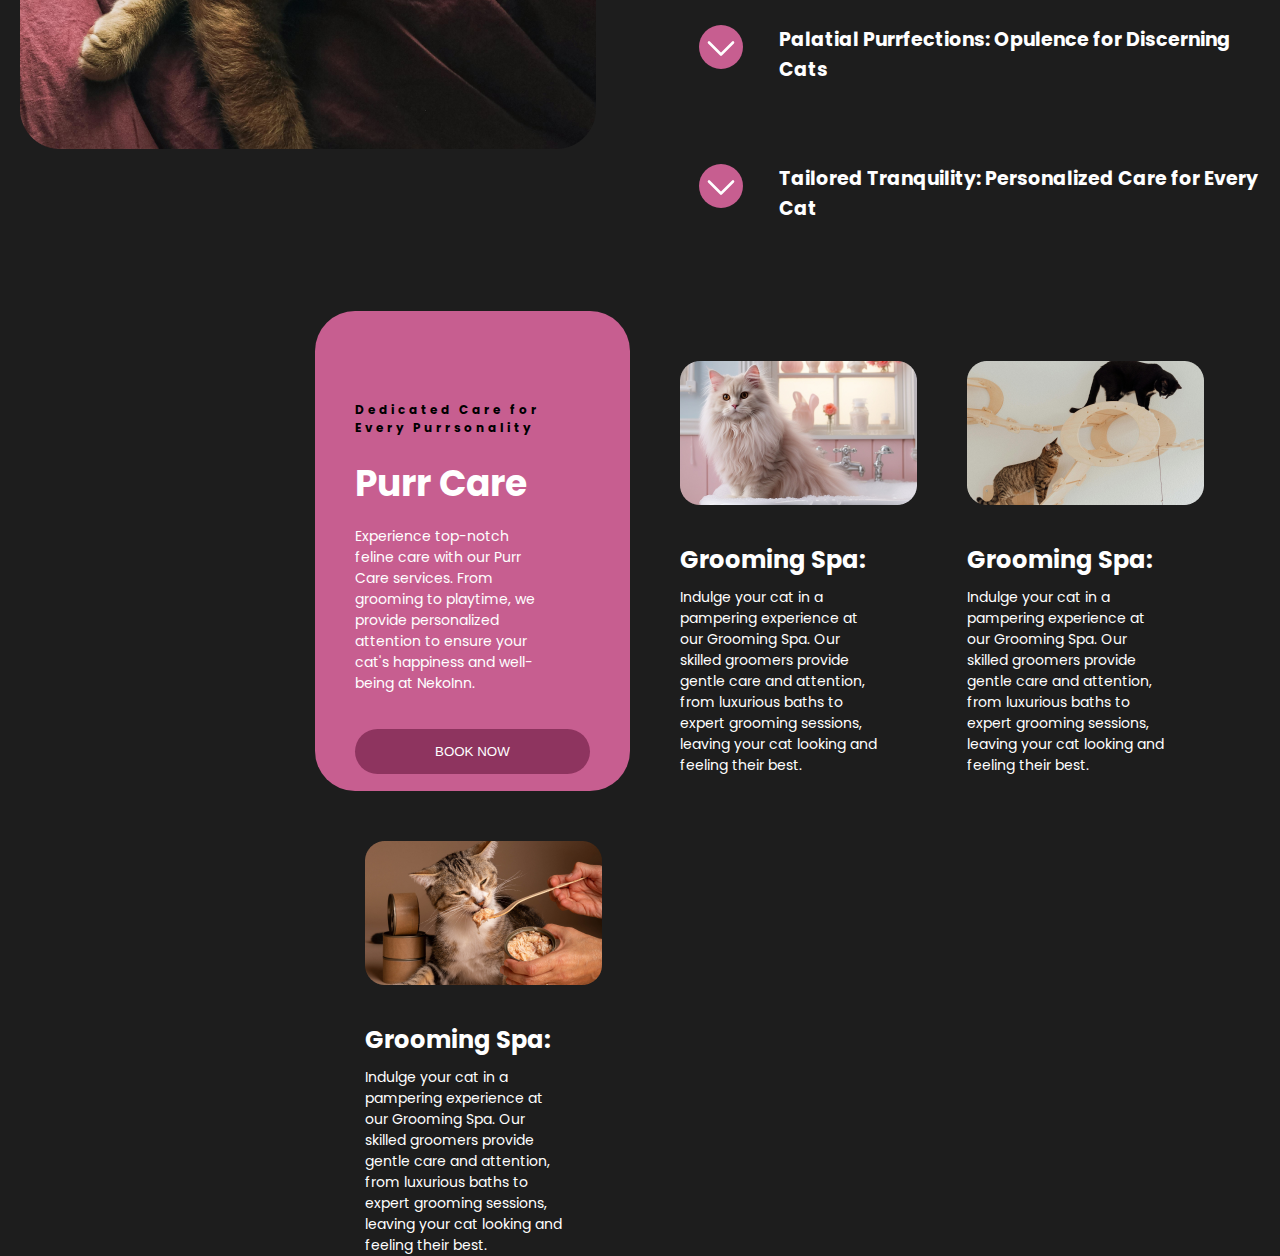
==== commit 00e40021: "ezz" ====
--- a/index.html
+++ b/index.html
@@ -5,9 +5,222 @@
     <meta name="viewport" content="width=device-width, initial-scale=1.0" />
     <title>Document</title>
     <link rel="stylesheet" href="/css/style.css" />
+    <link rel="preconnect" href="https://fonts.googleapis.com" />
+    <link rel="preconnect" href="https://fonts.gstatic.com" crossorigin />
+    <link
+      href="https://fonts.googleapis.com/css2?family=Poppins:ital,wght@0,100;0,200;0,300;0,400;0,500;0,600;0,700;0,800;0,900;1,100;1,200;1,300;1,400;1,500;1,600;1,700;1,800;1,900&display=swap"
+      rel="stylesheet"
+    />
   </head>
   <body>
-    <section>
+    <header class="header">
+      <div class="container">
+        <div class="header_wrapper">
+          <div class="header-item">
+            <img
+              src="./Photos/Header_logo.svg"
+              alt=""
+              class="header_wrapper-img"
+            />
+          </div>
+          <ul class="header_wrapper-center">
+            <li class="header_wrapper_center-item">
+              <a href="#" class="header_wrapper_center-link">About Us</a>
+            </li>
+            <li class="header_wrapper_center-item">
+              <a href="#" class="header_wrapper_center-link">Our Rooms</a>
+            </li>
+            <li class="header_wrapper_center-item">
+              <a href="#" class="header_wrapper_center-link">Purr Care</a>
+            </li>
+            <li class="header_wrapper_center-item">
+              <a href="#" class="header_wrapper_center-link">Testimonial</a>
+            </li>
+          </ul>
+          <div class="header_wrapper-left">
+            <div class="header_wrapper_left-box">
+              <div class="header_wrapper_left_box-fist">
+                <img
+                  src="./Photos/mon.svg"
+                  alt=""
+                  class="header_wrapper_left_box-moon"
+                />
+              </div>
+              <div class="header_wrapper_left_box-second">
+                <img
+                  src="/Photos/sun.svg"
+                  alt=""
+                  class="header_wrapper_left_box-sun"
+                />
+              </div>
+            </div>
+            <button class="block-btn">BOOK NOW</button>
+          </div>
+        </div>
+      </div>
+    </header>
+    <main class="main">
+      <div class="container">
+        <section class="Stars">
+          <div class="stars_wrapper">
+            <div class="stars_wrapper-item">
+              <p class="stars_wrapper_item-title">
+                Where Feline Comfort Comes First
+              </p>
+              <p class="stars_wrapper_item-big">Your 5 Stars Purr Inn</p>
+              <p class="stars_wrapepr_item-mini">
+                At NekoInn, we understand that your beloved feline companion
+                deserves b the best care, even when you can't be there. That's
+                why we've created a haven designed specifically for cats, where
+                every whisker is cherished and every purr is celebrated. From
+                cozy accommodations to personalized attention, we strive to
+                provide a nurturing environment where your cat can relax, play,
+                and thrive while you're away. Welcome to NekoInn, where your
+                cat's comfort and happiness are our top priorities.
+              </p>
+              <button class="block-btn">BOOK A PURR-SUITE</button>
+              <div class="start_box-cat">
+                <div class="start_box_cat-text">
+                  <p class="start_box_cat-title">WATCH NOW</p>
+                  <p class="start_box_cat-mini">Introducing The NekoInn</p>
+                </div>
+                <div class="start_box_cat-media">
+                  <img src="/Photos/media.svg" alt="" />
+                </div>
+              </div>
+            </div>
+            <div class="stars_wrapper-left">
+              <img
+                src="/Photos/cat_3.png"
+                alt=""
+                class="stars_wrapepr_left-bg"
+              />
+              <div class="start_box_left-avatars">
+                <img src="/Photos/1.png" alt="" class="start_box_left-fisrt" />
+                <img src="/Photos/2.png" alt="" class="start_box_left-second" />
+                <img src="/Photos/3.png" alt="" class="start_box_left-thirs" />
+                <img src="/Photos/4.png" alt="" class="start_box_left-four" />
+              </div>
+            </div>
+          </div>
+          <div class="start_wrapepr-bottom">
+            <div class="stars_wrapper_bottom-box">
+              <div class="stars_wrapepr_bottom-first">
+                <div class="stars_wrapepr_bottom-location">
+                  <img
+                    src="./Photos/location.svg"
+                    alt=""
+                    class="stars_wrapper_bottom-img"
+                  />
+                </div>
+                <p class="start_wrapepr_bottom-text">
+                  123 Meow Avenue. <br />
+                  Kittyville, CA 90210 United States
+                </p>
+              </div>
+              <div class="stars_wrapper_bottom-second">
+                <div class="stars_wrapper_bottom_second_first-box">
+                  <div class="stars_wrapper_bottom_second-box">
+                    <img
+                      src="/Photos/phone.svg"
+                      alt=""
+                      class="stars_wrapper_bottom_second_box-img"
+                    />
+                  </div>
+                  <p class="stars_wrapper_bottom_second-text">(555) 555-5555</p>
+                </div>
+                <div class="stars_wrapper_bottom_second_first-box">
+                  <div class="stars_wrapper_bottom_second-box">
+                    <img
+                      src="/Photos/email.svg"
+                      alt=""
+                      class="stars_wrapper_bottom_second_box-img"
+                    />
+                  </div>
+                  <p class="stars_wrapper_bottom_second-text">
+                    info@neko-inn.com
+                  </p>
+                </div>
+              </div>
+            </div>
+          </div>
+        </section>
+        <section class="Rooms">
+          <div class="rooms_wrapper">
+            <div class="rooms_wrapper-item">
+              <img
+                src="./Photos/cat_rooms.png"
+                alt=""
+                class="rooms_wrapper_item-bg"
+              />
+            </div>
+            <div class="rooms_wrapper_item-left">
+              <div class="rooms_wrapepr_item_left-box">
+                <p class="rooms_wrapper_item-title">
+                  perfectly Tailored for Your Feline Friend
+                </p>
+                <p class="rooms_wrapper_item-big">Our Rooms</p>
+                <div class="rooms_wrapepr_item_left-big">
+                  <div class="rooms_wrapper_item-left_big-img">
+                    <img
+                      src="./Photos/up_arrow.svg"
+                      alt=""
+                      class="romms_wrapper_item-img"
+                    />
+                  </div>
+                  <div class="rooms_wrapper_item_text-box">
+                    <p class="rooms_wrapepr_item-title">
+                      Cozy Corners: Where Comfort Meets Contentment
+                    </p>
+                    <p class="rooms_wrapper_item-mini">
+                      NekoInn is more than a cat boarding facility; it's a home
+                      away from home for your furry family members. Nestled in
+                      serene surroundings, our inn offers a tranquil retreat for
+                      cats of all shapes, sizes, and personalities. With a team
+                      of dedicated caregivers passionate about feline welfare,
+                      we ensure every guest receives love, attention, and
+                      comfort. Rest easy knowing your cat is in caring hands at
+                      NekoInn.
+                    </p>
+                  </div>
+                </div>
+
+                <div class="rooms_wrapepr_item_left-big span_first">
+                  <div class="rooms_wrapper_item-left_big-img">
+                    <img
+                      src="./Photos/bb_taa.svg"
+                      alt=""
+                      class="romms_wrapper_item-img"
+                    />
+                  </div>
+                  <div class="rooms_wrapper_item_text-box">
+                    <p class="rooms_wrapepr_item-title span_text">
+                      Palatial Purrfections: Opulence for Discerning Cats
+                    </p>
+                  </div>
+                </div>
+
+                <div class="rooms_wrapepr_item_left-big">
+                  <div class="rooms_wrapper_item-left_big-img">
+                    <img
+                      src="./Photos/bb_taa.svg"
+                      alt=""
+                      class="romms_wrapper_item-img"
+                    />
+                  </div>
+                  <div class="rooms_wrapper_item_text-box">
+                    <p class="rooms_wrapepr_item-title span_text">
+                      Tailored Tranquility: Personalized Care for Every Cat
+                    </p>
+                  </div>
+                </div>
+              </div>
+            </div>
+          </div>
+        </section>
+      </div>
+    </main>
+    <section class="purr_kit">
       <ul class="purr__list">
         <li class="purr__item purr-pink">
           <p class="purr-item__text">Dedicated Care for Every Purrsonality</p>
@@ -20,7 +233,11 @@
           <button class="purr-item__btn">BOOK NOW</button>
         </li>
         <li class="purr__item purr-black">
-          <img src="./Mask group (19).png" alt="" class="purr-item__img" />
+          <img
+            src="./assests/Mask group (19).png"
+            alt=""
+            class="purr-item__img"
+          />
           <h3 class="grooming-item__title">Grooming Spa:</h3>
           <p class="grooming-item__text">
             Indulge your cat in a pampering experience at our Grooming Spa. Our
@@ -30,7 +247,11 @@
           </p>
         </li>
         <li class="purr__item purr-black">
-          <img src="./Mask group (20).png" alt="" class="purr-item__img" />
+          <img
+            src="./assests/Mask group (20).png"
+            alt=""
+            class="purr-item__img"
+          />
           <h3 class="grooming-item__title">Grooming Spa:</h3>
           <p class="grooming-item__text">
             Indulge your cat in a pampering experience at our Grooming Spa. Our
@@ -40,7 +261,11 @@
           </p>
         </li>
         <li class="purr__item purr-black">
-          <img src="./Mask group (21).png" alt="" class="purr-item__img" />
+          <img
+            src="./assests/Mask group (21).png"
+            alt=""
+            class="purr-item__img"
+          />
           <h3 class="grooming-item__title">Grooming Spa:</h3>
           <p class="grooming-item__text">
             Indulge your cat in a pampering experience at our Grooming Spa. Our
@@ -50,11 +275,6 @@
           </p>
         </li>
       </ul>
-      <ul class="img__list">
-        <li class="img__item">
-          img.
-        </li>
-      </ul>
     </section>
   </body>
 </html>
--- a/css/style.css
+++ b/css/style.css
@@ -518,4 +518,13 @@
   width: 200px;
   font-size: 14px;
   font-weight: 400;
+}
+
+.purr_kit {
+  display: flex;
+  align-items: center;
+  justify-content: flex;
+  gap: 0px;
+  padding-top: 68px;
+  padding-left: 250px;
 }/*# sourceMappingURL=style.css.map */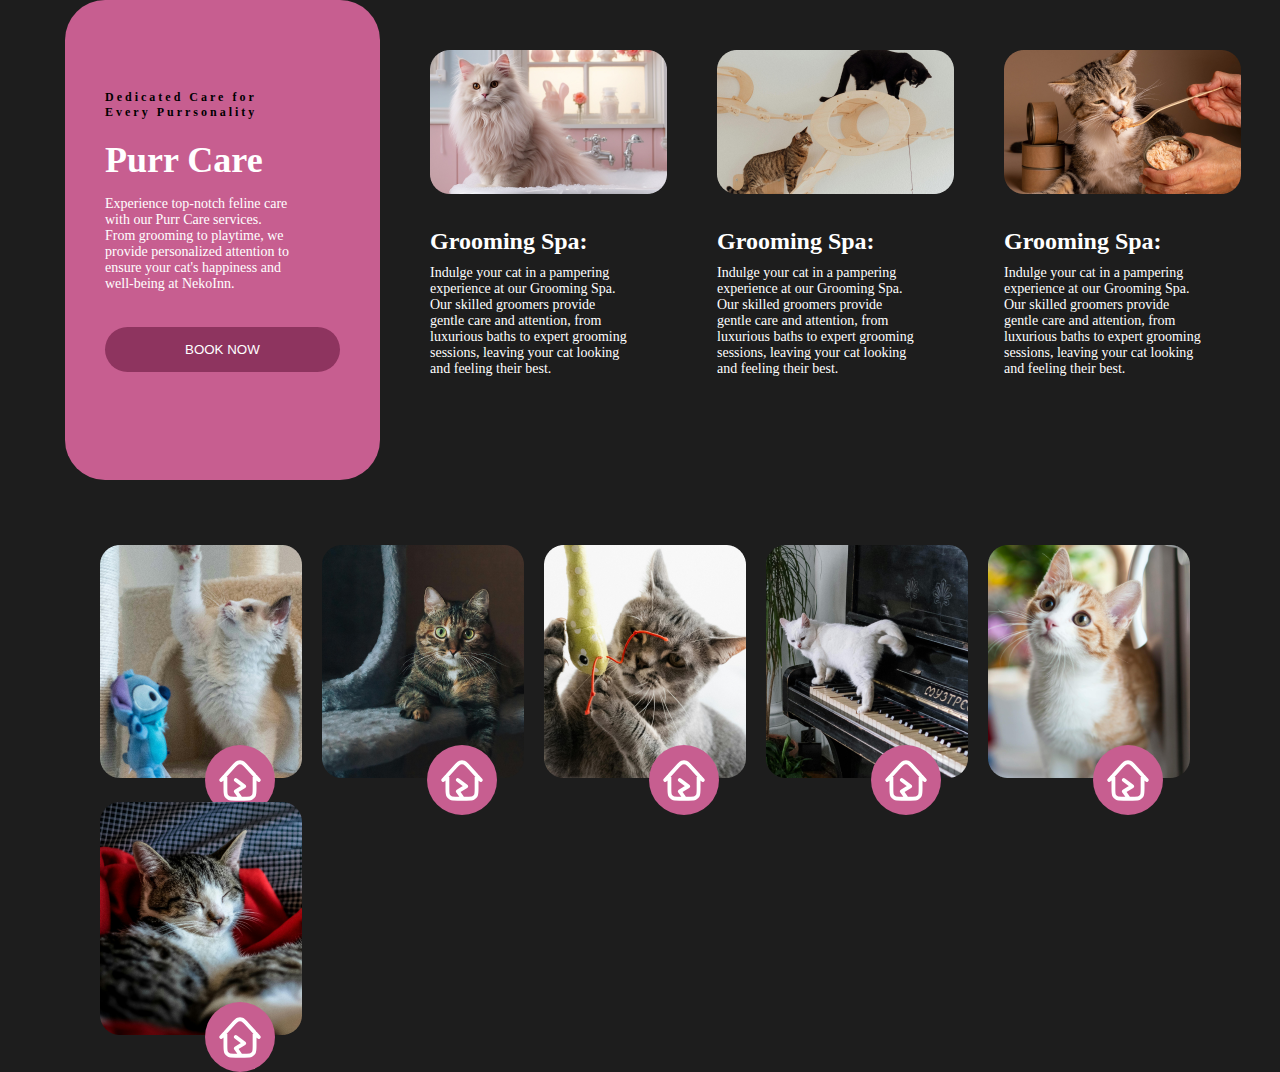
==== commit 58591620: "amin added code" ====
--- a/index.html
+++ b/index.html
@@ -5,222 +5,9 @@
     <meta name="viewport" content="width=device-width, initial-scale=1.0" />
     <title>Document</title>
     <link rel="stylesheet" href="/css/style.css" />
-    <link rel="preconnect" href="https://fonts.googleapis.com" />
-    <link rel="preconnect" href="https://fonts.gstatic.com" crossorigin />
-    <link
-      href="https://fonts.googleapis.com/css2?family=Poppins:ital,wght@0,100;0,200;0,300;0,400;0,500;0,600;0,700;0,800;0,900;1,100;1,200;1,300;1,400;1,500;1,600;1,700;1,800;1,900&display=swap"
-      rel="stylesheet"
-    />
   </head>
   <body>
-    <header class="header">
-      <div class="container">
-        <div class="header_wrapper">
-          <div class="header-item">
-            <img
-              src="./Photos/Header_logo.svg"
-              alt=""
-              class="header_wrapper-img"
-            />
-          </div>
-          <ul class="header_wrapper-center">
-            <li class="header_wrapper_center-item">
-              <a href="#" class="header_wrapper_center-link">About Us</a>
-            </li>
-            <li class="header_wrapper_center-item">
-              <a href="#" class="header_wrapper_center-link">Our Rooms</a>
-            </li>
-            <li class="header_wrapper_center-item">
-              <a href="#" class="header_wrapper_center-link">Purr Care</a>
-            </li>
-            <li class="header_wrapper_center-item">
-              <a href="#" class="header_wrapper_center-link">Testimonial</a>
-            </li>
-          </ul>
-          <div class="header_wrapper-left">
-            <div class="header_wrapper_left-box">
-              <div class="header_wrapper_left_box-fist">
-                <img
-                  src="./Photos/mon.svg"
-                  alt=""
-                  class="header_wrapper_left_box-moon"
-                />
-              </div>
-              <div class="header_wrapper_left_box-second">
-                <img
-                  src="/Photos/sun.svg"
-                  alt=""
-                  class="header_wrapper_left_box-sun"
-                />
-              </div>
-            </div>
-            <button class="block-btn">BOOK NOW</button>
-          </div>
-        </div>
-      </div>
-    </header>
-    <main class="main">
-      <div class="container">
-        <section class="Stars">
-          <div class="stars_wrapper">
-            <div class="stars_wrapper-item">
-              <p class="stars_wrapper_item-title">
-                Where Feline Comfort Comes First
-              </p>
-              <p class="stars_wrapper_item-big">Your 5 Stars Purr Inn</p>
-              <p class="stars_wrapepr_item-mini">
-                At NekoInn, we understand that your beloved feline companion
-                deserves b the best care, even when you can't be there. That's
-                why we've created a haven designed specifically for cats, where
-                every whisker is cherished and every purr is celebrated. From
-                cozy accommodations to personalized attention, we strive to
-                provide a nurturing environment where your cat can relax, play,
-                and thrive while you're away. Welcome to NekoInn, where your
-                cat's comfort and happiness are our top priorities.
-              </p>
-              <button class="block-btn">BOOK A PURR-SUITE</button>
-              <div class="start_box-cat">
-                <div class="start_box_cat-text">
-                  <p class="start_box_cat-title">WATCH NOW</p>
-                  <p class="start_box_cat-mini">Introducing The NekoInn</p>
-                </div>
-                <div class="start_box_cat-media">
-                  <img src="/Photos/media.svg" alt="" />
-                </div>
-              </div>
-            </div>
-            <div class="stars_wrapper-left">
-              <img
-                src="/Photos/cat_3.png"
-                alt=""
-                class="stars_wrapepr_left-bg"
-              />
-              <div class="start_box_left-avatars">
-                <img src="/Photos/1.png" alt="" class="start_box_left-fisrt" />
-                <img src="/Photos/2.png" alt="" class="start_box_left-second" />
-                <img src="/Photos/3.png" alt="" class="start_box_left-thirs" />
-                <img src="/Photos/4.png" alt="" class="start_box_left-four" />
-              </div>
-            </div>
-          </div>
-          <div class="start_wrapepr-bottom">
-            <div class="stars_wrapper_bottom-box">
-              <div class="stars_wrapepr_bottom-first">
-                <div class="stars_wrapepr_bottom-location">
-                  <img
-                    src="./Photos/location.svg"
-                    alt=""
-                    class="stars_wrapper_bottom-img"
-                  />
-                </div>
-                <p class="start_wrapepr_bottom-text">
-                  123 Meow Avenue. <br />
-                  Kittyville, CA 90210 United States
-                </p>
-              </div>
-              <div class="stars_wrapper_bottom-second">
-                <div class="stars_wrapper_bottom_second_first-box">
-                  <div class="stars_wrapper_bottom_second-box">
-                    <img
-                      src="/Photos/phone.svg"
-                      alt=""
-                      class="stars_wrapper_bottom_second_box-img"
-                    />
-                  </div>
-                  <p class="stars_wrapper_bottom_second-text">(555) 555-5555</p>
-                </div>
-                <div class="stars_wrapper_bottom_second_first-box">
-                  <div class="stars_wrapper_bottom_second-box">
-                    <img
-                      src="/Photos/email.svg"
-                      alt=""
-                      class="stars_wrapper_bottom_second_box-img"
-                    />
-                  </div>
-                  <p class="stars_wrapper_bottom_second-text">
-                    info@neko-inn.com
-                  </p>
-                </div>
-              </div>
-            </div>
-          </div>
-        </section>
-        <section class="Rooms">
-          <div class="rooms_wrapper">
-            <div class="rooms_wrapper-item">
-              <img
-                src="./Photos/cat_rooms.png"
-                alt=""
-                class="rooms_wrapper_item-bg"
-              />
-            </div>
-            <div class="rooms_wrapper_item-left">
-              <div class="rooms_wrapepr_item_left-box">
-                <p class="rooms_wrapper_item-title">
-                  perfectly Tailored for Your Feline Friend
-                </p>
-                <p class="rooms_wrapper_item-big">Our Rooms</p>
-                <div class="rooms_wrapepr_item_left-big">
-                  <div class="rooms_wrapper_item-left_big-img">
-                    <img
-                      src="./Photos/up_arrow.svg"
-                      alt=""
-                      class="romms_wrapper_item-img"
-                    />
-                  </div>
-                  <div class="rooms_wrapper_item_text-box">
-                    <p class="rooms_wrapepr_item-title">
-                      Cozy Corners: Where Comfort Meets Contentment
-                    </p>
-                    <p class="rooms_wrapper_item-mini">
-                      NekoInn is more than a cat boarding facility; it's a home
-                      away from home for your furry family members. Nestled in
-                      serene surroundings, our inn offers a tranquil retreat for
-                      cats of all shapes, sizes, and personalities. With a team
-                      of dedicated caregivers passionate about feline welfare,
-                      we ensure every guest receives love, attention, and
-                      comfort. Rest easy knowing your cat is in caring hands at
-                      NekoInn.
-                    </p>
-                  </div>
-                </div>
-
-                <div class="rooms_wrapepr_item_left-big span_first">
-                  <div class="rooms_wrapper_item-left_big-img">
-                    <img
-                      src="./Photos/bb_taa.svg"
-                      alt=""
-                      class="romms_wrapper_item-img"
-                    />
-                  </div>
-                  <div class="rooms_wrapper_item_text-box">
-                    <p class="rooms_wrapepr_item-title span_text">
-                      Palatial Purrfections: Opulence for Discerning Cats
-                    </p>
-                  </div>
-                </div>
-
-                <div class="rooms_wrapepr_item_left-big">
-                  <div class="rooms_wrapper_item-left_big-img">
-                    <img
-                      src="./Photos/bb_taa.svg"
-                      alt=""
-                      class="romms_wrapper_item-img"
-                    />
-                  </div>
-                  <div class="rooms_wrapper_item_text-box">
-                    <p class="rooms_wrapepr_item-title span_text">
-                      Tailored Tranquility: Personalized Care for Every Cat
-                    </p>
-                  </div>
-                </div>
-              </div>
-            </div>
-          </div>
-        </section>
-      </div>
-    </main>
-    <section class="purr_kit">
+    <section>
       <ul class="purr__list">
         <li class="purr__item purr-pink">
           <p class="purr-item__text">Dedicated Care for Every Purrsonality</p>
@@ -233,11 +20,7 @@
           <button class="purr-item__btn">BOOK NOW</button>
         </li>
         <li class="purr__item purr-black">
-          <img
-            src="./assests/Mask group (19).png"
-            alt=""
-            class="purr-item__img"
-          />
+          <img src="./Mask group (19).png" alt="" class="purr-item__img" />
           <h3 class="grooming-item__title">Grooming Spa:</h3>
           <p class="grooming-item__text">
             Indulge your cat in a pampering experience at our Grooming Spa. Our
@@ -247,11 +30,7 @@
           </p>
         </li>
         <li class="purr__item purr-black">
-          <img
-            src="./assests/Mask group (20).png"
-            alt=""
-            class="purr-item__img"
-          />
+          <img src="./Mask group (20).png" alt="" class="purr-item__img" />
           <h3 class="grooming-item__title">Grooming Spa:</h3>
           <p class="grooming-item__text">
             Indulge your cat in a pampering experience at our Grooming Spa. Our
@@ -261,11 +40,7 @@
           </p>
         </li>
         <li class="purr__item purr-black">
-          <img
-            src="./assests/Mask group (21).png"
-            alt=""
-            class="purr-item__img"
-          />
+          <img src="./Mask group (21).png" alt="" class="purr-item__img" />
           <h3 class="grooming-item__title">Grooming Spa:</h3>
           <p class="grooming-item__text">
             Indulge your cat in a pampering experience at our Grooming Spa. Our
@@ -275,6 +50,44 @@
           </p>
         </li>
       </ul>
+      <ul class="img__list">
+        <li class="img__item">
+          <img src="./assests/Mask group (22).png" alt="" class="radius-img">
+          <div class="radius">
+            <img src="./assests/PetHouse-Icon (1).svg" alt="" class="radius-icon">
+          </div>
+        </li>
+        <li class="img__item">
+          <img src="./assests/Mask group (23).png" alt="" class="radius-img">
+          <div class="radius">
+            <img src="./assests/PetHouse-Icon (1).svg" alt="" class="radius-icon">
+          </div>
+        </li>
+        <li class="img__item">
+          <img src="./assests/Mask group (26).png" alt="" class="radius-img">
+          <div class="radius">
+            <img src="./assests/PetHouse-Icon (1).svg" alt="" class="radius-icon">
+          </div>
+        </li>
+        <li class="img__item">
+          <img src="./assests/Mask group (27).png" alt="" class="radius-img">
+          <div class="radius">
+            <img src="./assests/PetHouse-Icon (1).svg" alt="" class="radius-icon">
+          </div>
+        </li>
+        <li class="img__item">
+          <img src="./assests/Mask group (28).png" alt="" class="radius-img">
+          <div class="radius">
+            <img src="./assests/PetHouse-Icon (1).svg" alt="" class="radius-icon">
+          </div>
+        </li>
+        <li class="img__item">
+          <img src="./assests/Mask group (29).png" alt="" class="radius-img">
+          <div class="radius">
+            <img src="./assests/PetHouse-Icon (1).svg" alt="" class="radius-icon">
+          </div>
+        </li>
+      </ul>
     </section>
   </body>
 </html>
--- a/css/style.css
+++ b/css/style.css
@@ -1,70 +1,3 @@
-@font-face {
-  font-family: "Poppins";
-  src: url("Poppins-Bold.woff2") format("woff2"), url("Poppins-Bold.woff") format("woff");
-  font-weight: bold;
-  font-style: normal;
-  font-display: swap;
-}
-@font-face {
-  font-family: "Poppins";
-  src: url("Poppins-Black.woff2") format("woff2"), url("Poppins-Black.woff") format("woff");
-  font-weight: 900;
-  font-style: normal;
-  font-display: swap;
-}
-@font-face {
-  font-family: "Poppins";
-  src: url("Poppins-ExtraLight.woff2") format("woff2"), url("Poppins-ExtraLight.woff") format("woff");
-  font-weight: 200;
-  font-style: normal;
-  font-display: swap;
-}
-@font-face {
-  font-family: "Poppins";
-  src: url("Poppins-ExtraBold.woff2") format("woff2"), url("Poppins-ExtraBold.woff") format("woff");
-  font-weight: bold;
-  font-style: normal;
-  font-display: swap;
-}
-@font-face {
-  font-family: "Poppins";
-  src: url("Poppins-Medium.woff2") format("woff2"), url("Poppins-Medium.woff") format("woff");
-  font-weight: 500;
-  font-style: normal;
-  font-display: swap;
-}
-@font-face {
-  font-family: "Poppins";
-  src: url("Poppins-Light.woff2") format("woff2"), url("Poppins-Light.woff") format("woff");
-  font-weight: 300;
-  font-style: normal;
-  font-display: swap;
-}
-@font-face {
-  font-family: "Poppins";
-  src: url("Poppins-Thin.woff2") format("woff2"), url("Poppins-Thin.woff") format("woff");
-  font-weight: 100;
-  font-style: normal;
-  font-display: swap;
-}
-@font-face {
-  font-family: "Poppins";
-  src: url("Poppins-Regular.woff2") format("woff2"), url("Poppins-Regular.woff") format("woff");
-  font-weight: normal;
-  font-style: normal;
-  font-display: swap;
-}
-@font-face {
-  font-family: "Poppins";
-  src: url("Poppins-SemiBold.woff2") format("woff2"), url("Poppins-SemiBold.woff") format("woff");
-  font-weight: 600;
-  font-style: normal;
-  font-display: swap;
-}
-body {
-  font-family: "Poppins";
-}
-
 * {
   padding: 0;
   margin: 0;
@@ -80,7 +13,7 @@
 }
 
 .container {
-  max-width: 1313px;
+  max-width: 1440px;
   margin: 0 auto;
   padding: 0 20px;
 }
@@ -91,362 +24,6 @@
 
 body {
   background-color: #1d1d1d;
-}
-
-body {
-  font-family: "Poppins";
-}
-
-.header_wrapper_left-box {
-  width: 110px;
-  height: 45px;
-  border-radius: 220px;
-  background-color: white;
-  border: 1px solid white;
-}
-
-.header_wrapper_left_box-sun {
-  padding-right: 8px;
-  padding-top: 5px;
-}
-
-.header_wrapper_left_box-fist {
-  width: 60px;
-  height: 45px;
-  border-radius: 40px;
-  background-color: #c75e90;
-}
-
-.header_wrapper_left-box {
-  display: flex;
-  align-items: center;
-  justify-content: space-between;
-}
-
-.header_wrapper_left_box-fist {
-  display: flex;
-  align-items: center;
-  justify-content: center;
-}
-
-.header_wrapper_center-link {
-  color: white;
-  font-size: 14px;
-  line-height: 21px;
-  font-weight: 700;
-}
-
-.header_wrapper {
-  display: flex;
-  align-items: center;
-  justify-content: flex;
-  gap: 0px;
-  justify-content: space-between;
-}
-
-.header_wrapper-center {
-  display: flex;
-  align-items: center;
-  justify-content: flex;
-  gap: 70px;
-}
-
-.block-btn {
-  padding: 14px 48px;
-  background-color: #c75e90;
-  border-radius: 220px;
-  color: white;
-  font-weight: 700;
-  font-size: 12px;
-  border: none;
-}
-
-.header_wrapper-left {
-  display: flex;
-  align-items: center;
-  justify-content: flex;
-  gap: 12px;
-}
-
-.header {
-  margin-top: 40px;
-}
-
-.stars_wrapper-item {
-  width: 500px;
-  height: 600px;
-}
-
-.Stars {
-  margin-top: 129px;
-}
-
-.stars_wrapper_item-title {
-  font-size: 14px;
-  color: #696969;
-  font-weight: 700;
-  letter-spacing: 1px;
-  line-height: 21px;
-  padding-bottom: 28px;
-}
-
-.stars_wrapper_item-big {
-  font-size: 46px;
-  font-weight: 700;
-  color: white;
-  line-height: 69px;
-  padding-bottom: 28px;
-}
-
-.stars_wrapepr_item-mini {
-  font-size: 14px;
-  font-weight: 400;
-  color: white;
-  line-height: 21px;
-  padding-bottom: 40px;
-}
-
-.start_box-cat {
-  width: 337px;
-  height: 122px;
-  border-radius: 20px;
-  background-image: url(/Photos/cat.png);
-  background-repeat: no-repeat;
-  position: relative;
-  margin-top: 80px;
-}
-
-.start_box_cat-title {
-  font-size: 12px;
-  line-height: 18px;
-  color: white;
-  font-weight: 700;
-  letter-spacing: 3px;
-}
-
-.start_box_cat-mini {
-  font-size: 16px;
-  font-weight: 700;
-  line-height: 24px;
-  color: white;
-}
-
-.start_box_cat-text {
-  padding-top: 65px;
-  padding-left: 20px;
-}
-
-.start_box_cat-media {
-  width: 52px;
-  height: 52px;
-  border-radius: 50%;
-  background-color: #c75e90;
-  border: none;
-  display: flex;
-  align-items: center;
-  justify-content: flex;
-  gap: 0px;
-  justify-content: center;
-  left: 305px;
-  bottom: 30px;
-  position: absolute;
-}
-
-.stars_wrapper {
-  display: flex;
-  align-items: center;
-  justify-content: flex;
-  gap: 0px;
-  justify-content: space-between;
-}
-
-.stars_wrapper-left {
-  position: relative;
-}
-
-.start_box_left-fisrt {
-  position: absolute;
-  top: 80px;
-  left: -60px;
-}
-
-.start_box_left-second {
-  position: absolute;
-  top: 300px;
-  left: -60px;
-}
-
-.start_box_left-thirs {
-  position: absolute;
-  bottom: -50px;
-  left: 20px;
-}
-
-.start_box_left-four {
-  position: absolute;
-  bottom: -50px;
-  left: 250px;
-}
-
-.stars_wrapper_bottom-box {
-  width: 1313px;
-  height: 168px;
-  background-color: #c75e90;
-  border-radius: 40px;
-  margin-top: 82px;
-}
-
-.stars_wrapepr_bottom-location {
-  width: 78px;
-  height: 78px;
-  border-radius: 50%;
-  background-color: #8e345f;
-  display: flex;
-  align-items: center;
-  justify-content: flex;
-  gap: 0px;
-  justify-content: center;
-}
-
-.start_wrapepr_bottom-text {
-  font-size: 20px;
-  font-weight: 700;
-  color: white;
-  line-height: 30px;
-}
-
-.stars_wrapepr_bottom-first {
-  display: flex;
-  align-items: center;
-  justify-content: flex;
-  gap: 12px;
-  padding-top: 43px;
-  padding-left: 23px;
-  padding-bottom: 40px;
-}
-
-.stars_wrapper_bottom-second {
-  width: 822px;
-  height: 168px;
-  background-color: #8e345f;
-  border-radius: 100px 40px 40px 100px;
-}
-
-.stars_wrapper_bottom-box {
-  display: flex;
-  align-items: center;
-  justify-content: flex;
-  gap: 0x;
-  justify-content: space-between;
-}
-
-.stars_wrapper_bottom_second-box {
-  width: 78px;
-  height: 78px;
-  border-radius: 50%;
-  background-color: #c75e90;
-  display: flex;
-  align-items: center;
-  justify-content: flex;
-  gap: 0px;
-  justify-content: center;
-}
-
-.stars_wrapper_bottom_second-text {
-  font-size: 20px;
-  line-height: 30px;
-  color: wheat;
-  font-weight: 700;
-}
-
-.stars_wrapper_bottom_second_first-box {
-  display: flex;
-  align-items: center;
-  justify-content: flex;
-  gap: 27px;
-}
-
-.stars_wrapper_bottom-second {
-  display: flex;
-  align-items: center;
-  justify-content: flex;
-  gap: 83px;
-  justify-content: center;
-}
-
-.Rooms {
-  padding-top: 79px;
-}
-
-.rooms_wrapper_item-title {
-  font-size: 12px;
-  color: #696969;
-  font-weight: 700;
-  list-style: 16px;
-  letter-spacing: 1px;
-  text-transform: uppercase;
-  padding-bottom: 28px;
-}
-
-.rooms_wrapper_item-big {
-  font-size: 36px;
-  line-height: 54px;
-  color: white;
-  font-weight: 700;
-  padding-bottom: 45px;
-}
-
-.rooms_wrapper_item-left_big-img {
-  min-width: 44px;
-  height: 44px;
-  border-radius: 50%;
-  background-color: #c75e90;
-  display: flex;
-  align-items: center;
-  justify-content: flex;
-  gap: 0px;
-  justify-content: center;
-}
-
-.rooms_wrapper {
-  display: flex;
-  gap: 103px;
-}
-
-.rooms_wrapper_item-left {
-  padding-top: 10px;
-}
-
-.rooms_wrapepr_item-title {
-  font-size: 20px;
-  color: white;
-  line-height: 30px;
-  font-weight: 700;
-  padding-bottom: 19px;
-}
-
-.rooms_wrapper_item-mini {
-  font-size: 14px;
-  font-weight: 300;
-  color: white;
-  line-height: 21px;
-}
-
-.rooms_wrapepr_item_left-big {
-  display: flex;
-  align-items: center;
-  justify-content: flex;
-  gap: 36px;
-  align-items: flex-start;
-}
-
-.span_text {
-  font-size: 19px;
-}
-
-.span_first {
-  padding-top: 66px;
-  padding-bottom: 60px;
 }
 
 .purr__list {
@@ -520,11 +97,34 @@
   font-weight: 400;
 }
 
-.purr_kit {
+.img__list {
   display: flex;
-  align-items: center;
-  justify-content: flex;
-  gap: 0px;
-  padding-top: 68px;
-  padding-left: 250px;
+  flex-wrap: wrap;
+  margin-top: 65px;
+  gap: 20px;
+}
+
+.radius-icon {
+  width: 50px;
+  height: 50px;
+}
+
+.radius {
+  border-radius: 50%;
+  background-color: #c75e90;
+  width: 70px;
+  height: 70px;
+  padding-left: 10px;
+  padding-top: 10px;
+  position: absolute;
+  top: 200px;
+  left: 105px;
+}
+
+.img__item {
+  position: relative;
+}
+
+.img__list {
+  margin-left: 100px;
 }/*# sourceMappingURL=style.css.map */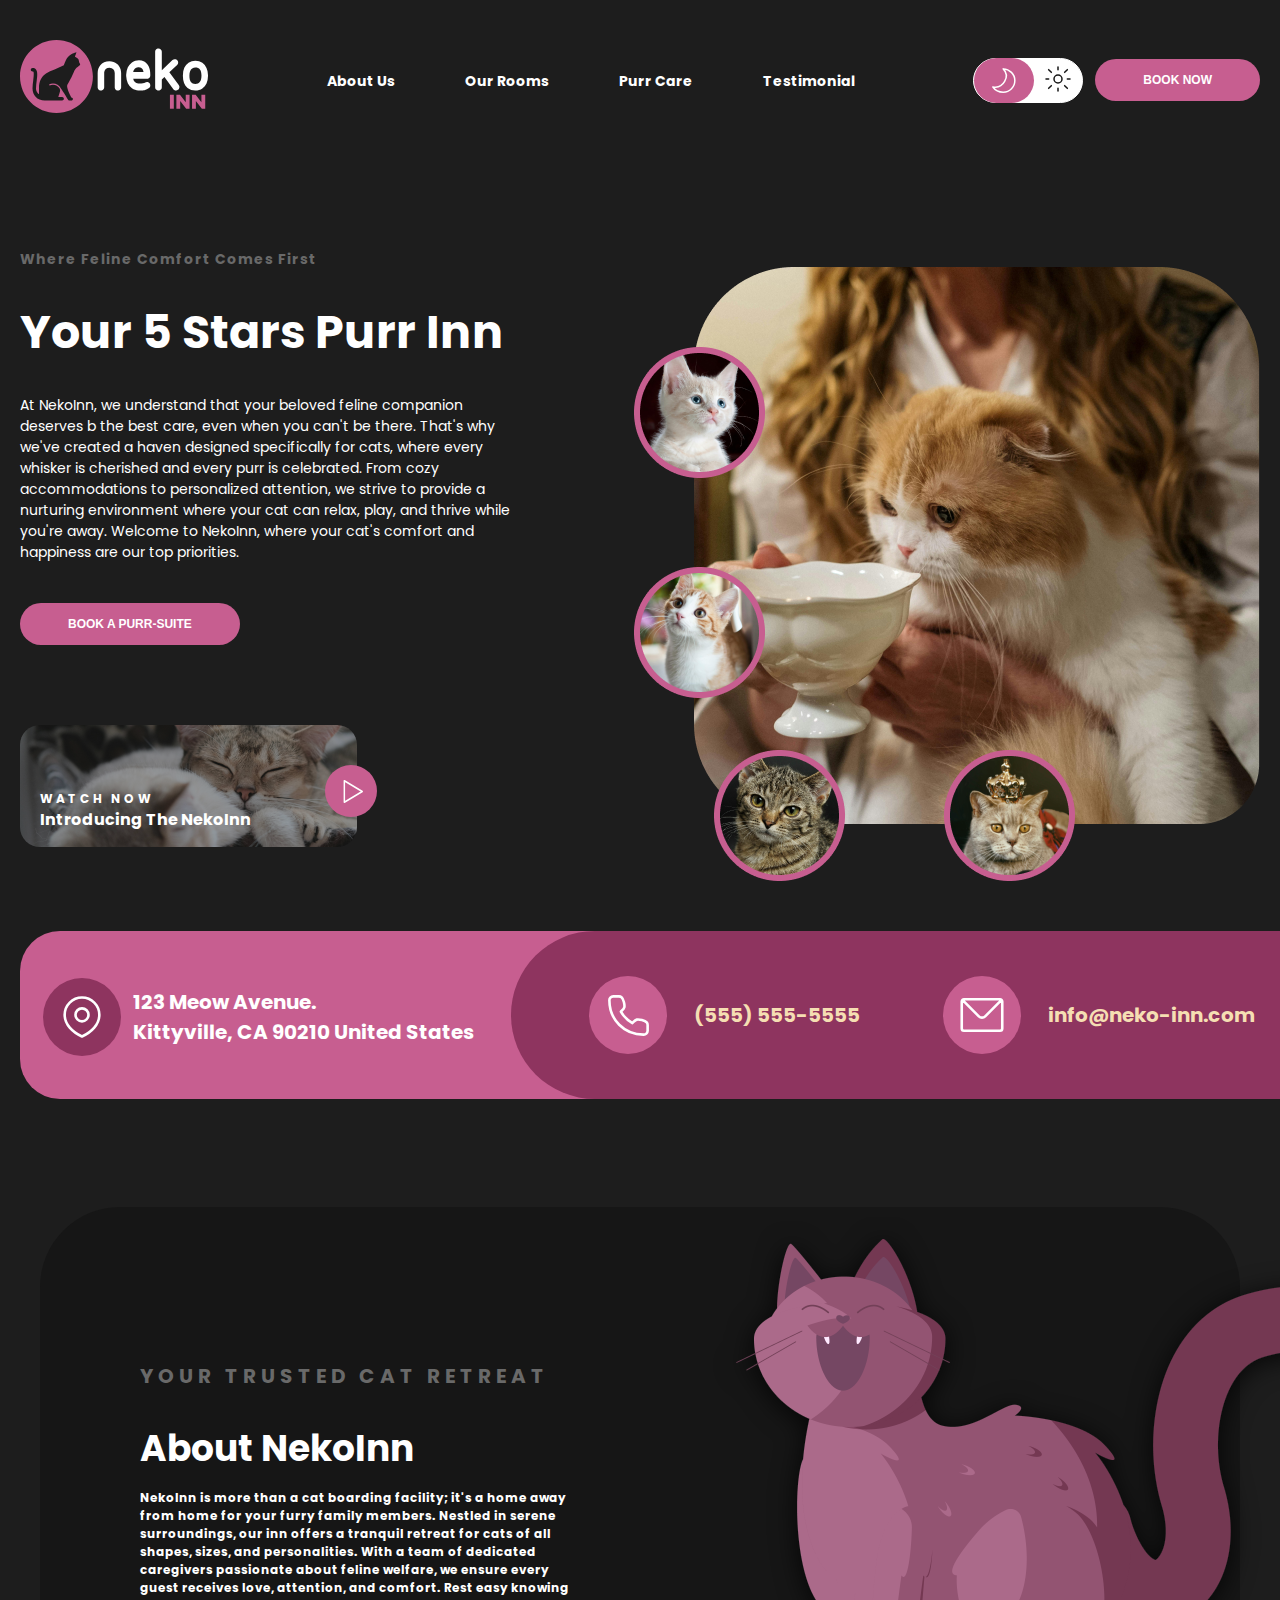
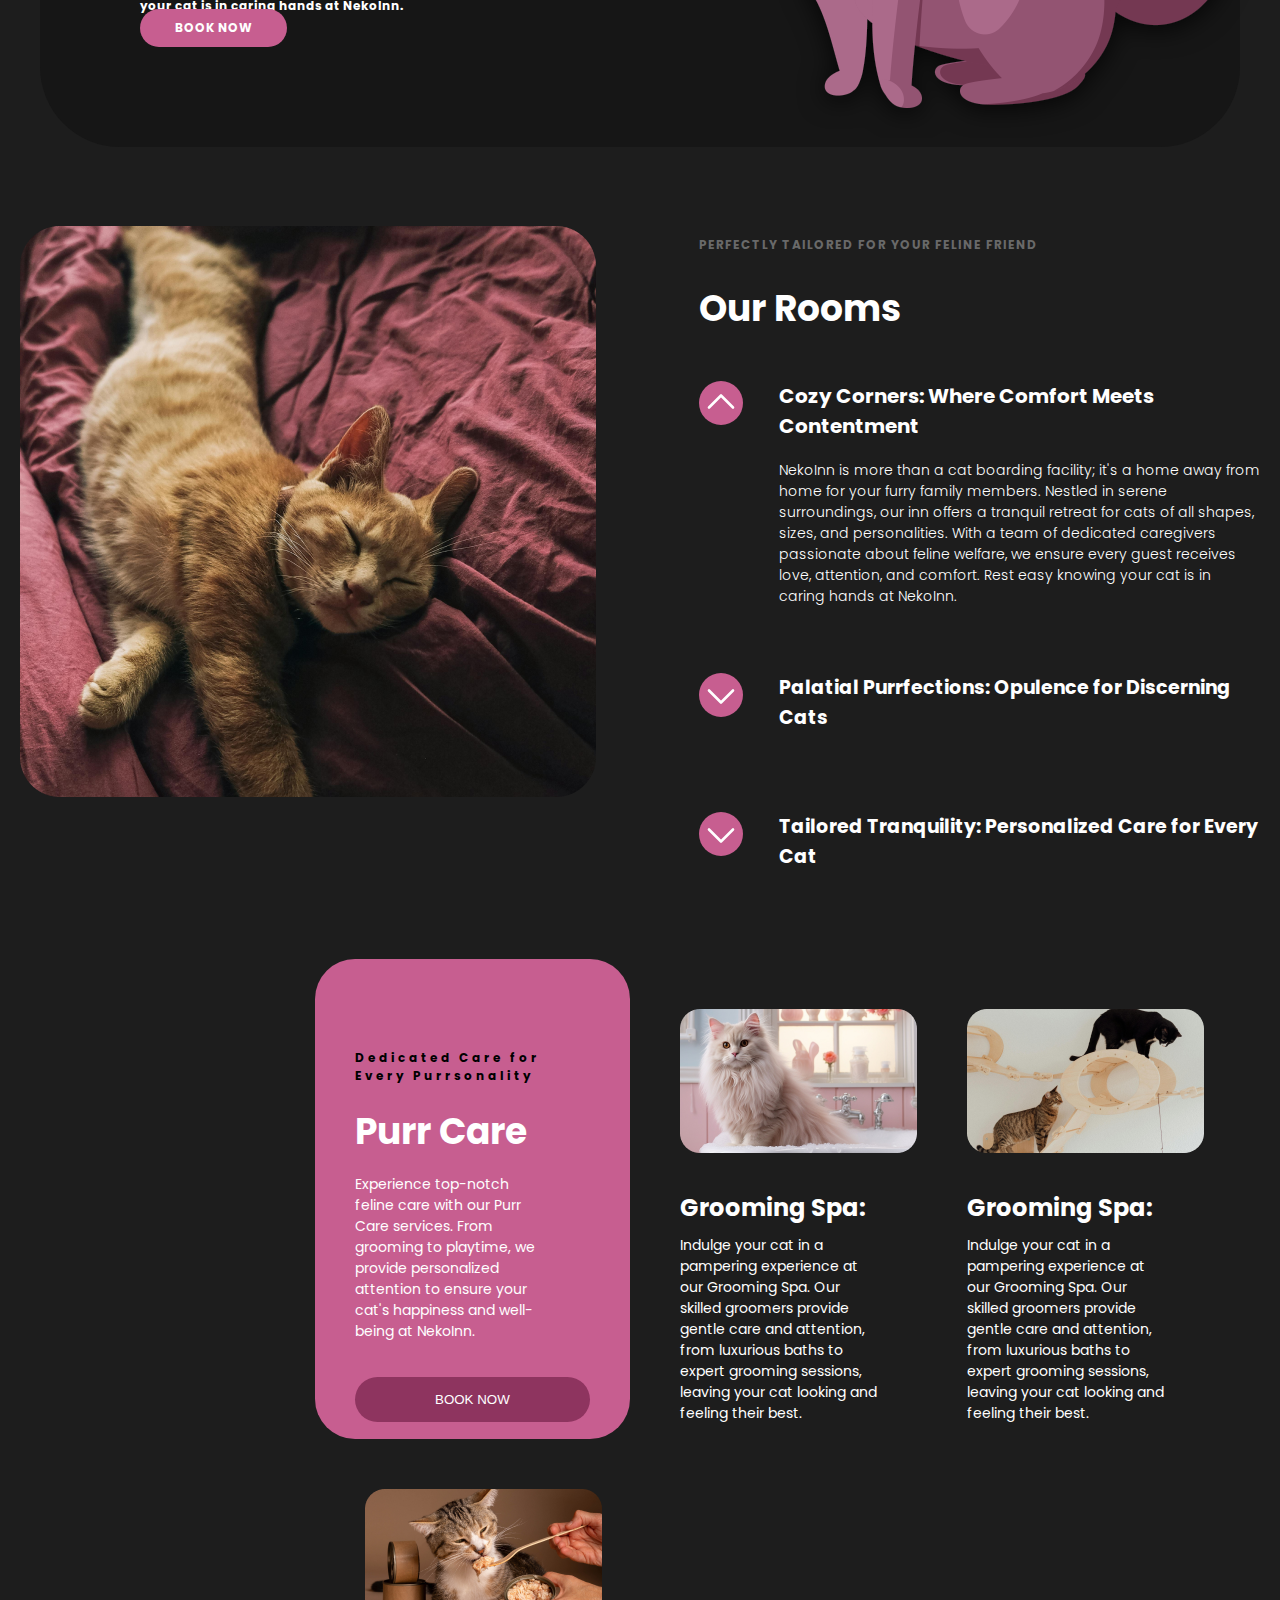
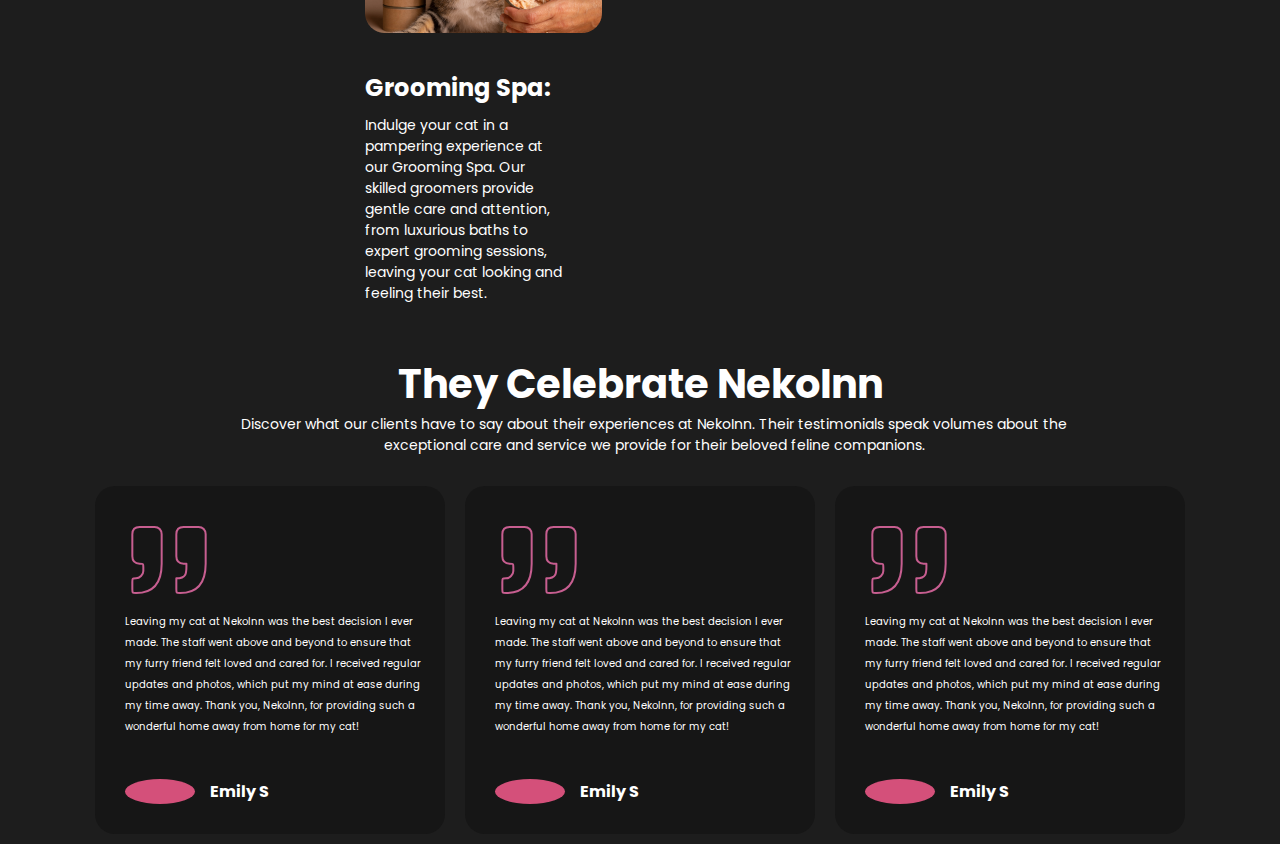
==== commit 49c9e050: "namdur" ====
--- a/index.html
+++ b/index.html
@@ -5,9 +5,254 @@
     <meta name="viewport" content="width=device-width, initial-scale=1.0" />
     <title>Document</title>
     <link rel="stylesheet" href="/css/style.css" />
+    <link rel="preconnect" href="https://fonts.googleapis.com" />
+    <link rel="preconnect" href="https://fonts.gstatic.com" crossorigin />
+    <link
+      href="https://fonts.googleapis.com/css2?family=Poppins:ital,wght@0,100;0,200;0,300;0,400;0,500;0,600;0,700;0,800;0,900;1,100;1,200;1,300;1,400;1,500;1,600;1,700;1,800;1,900&display=swap"
+      rel="stylesheet"
+    />
   </head>
   <body>
-    <section>
+    <header class="header">
+      <div class="container">
+        <div class="header_wrapper">
+          <div class="header-item">
+            <img
+              src="./Photos/Header_logo.svg"
+              alt=""
+              class="header_wrapper-img"
+            />
+          </div>
+          <ul class="header_wrapper-center">
+            <li class="header_wrapper_center-item">
+              <a href="#" class="header_wrapper_center-link">About Us</a>
+            </li>
+            <li class="header_wrapper_center-item">
+              <a href="#" class="header_wrapper_center-link">Our Rooms</a>
+            </li>
+            <li class="header_wrapper_center-item">
+              <a href="#" class="header_wrapper_center-link">Purr Care</a>
+            </li>
+            <li class="header_wrapper_center-item">
+              <a href="#" class="header_wrapper_center-link">Testimonial</a>
+            </li>
+          </ul>
+          <div class="header_wrapper-left">
+            <div class="header_wrapper_left-box">
+              <div class="header_wrapper_left_box-fist">
+                <img
+                  src="./Photos/mon.svg"
+                  alt=""
+                  class="header_wrapper_left_box-moon"
+                />
+              </div>
+              <div class="header_wrapper_left_box-second">
+                <img
+                  src="/Photos/sun.svg"
+                  alt=""
+                  class="header_wrapper_left_box-sun"
+                />
+              </div>
+            </div>
+            <button class="block-btn">BOOK NOW</button>
+          </div>
+        </div>
+      </div>
+    </header>
+    <main class="main">
+      <div class="container">
+        <section class="Stars">
+          <div class="stars_wrapper">
+            <div class="stars_wrapper-item">
+              <p class="stars_wrapper_item-title">
+                Where Feline Comfort Comes First
+              </p>
+              <p class="stars_wrapper_item-big">Your 5 Stars Purr Inn</p>
+              <p class="stars_wrapepr_item-mini">
+                At NekoInn, we understand that your beloved feline companion
+                deserves b the best care, even when you can't be there. That's
+                why we've created a haven designed specifically for cats, where
+                every whisker is cherished and every purr is celebrated. From
+                cozy accommodations to personalized attention, we strive to
+                provide a nurturing environment where your cat can relax, play,
+                and thrive while you're away. Welcome to NekoInn, where your
+                cat's comfort and happiness are our top priorities.
+              </p>
+              <button class="block-btn">BOOK A PURR-SUITE</button>
+              <div class="start_box-cat">
+                <div class="start_box_cat-text">
+                  <p class="start_box_cat-title">WATCH NOW</p>
+                  <p class="start_box_cat-mini">Introducing The NekoInn</p>
+                </div>
+                <div class="start_box_cat-media">
+                  <img src="/Photos/media.svg" alt="" />
+                </div>
+              </div>
+            </div>
+            <div class="stars_wrapper-left">
+              <img
+                src="/Photos/cat_3.png"
+                alt=""
+                class="stars_wrapepr_left-bg"
+              />
+              <div class="start_box_left-avatars">
+                <img src="/Photos/1.png" alt="" class="start_box_left-fisrt" />
+                <img src="/Photos/2.png" alt="" class="start_box_left-second" />
+                <img src="/Photos/3.png" alt="" class="start_box_left-thirs" />
+                <img src="/Photos/4.png" alt="" class="start_box_left-four" />
+              </div>
+            </div>
+          </div>
+          <div class="start_wrapepr-bottom">
+            <div class="stars_wrapper_bottom-box">
+              <div class="stars_wrapepr_bottom-first">
+                <div class="stars_wrapepr_bottom-location">
+                  <img
+                    src="./Photos/location.svg"
+                    alt=""
+                    class="stars_wrapper_bottom-img"
+                  />
+                </div>
+                <p class="start_wrapepr_bottom-text">
+                  123 Meow Avenue. <br />
+                  Kittyville, CA 90210 United States
+                </p>
+              </div>
+              <div class="stars_wrapper_bottom-second">
+                <div class="stars_wrapper_bottom_second_first-box">
+                  <div class="stars_wrapper_bottom_second-box">
+                    <img
+                      src="/Photos/phone.svg"
+                      alt=""
+                      class="stars_wrapper_bottom_second_box-img"
+                    />
+                  </div>
+                  <p class="stars_wrapper_bottom_second-text">(555) 555-5555</p>
+                </div>
+                <div class="stars_wrapper_bottom_second_first-box">
+                  <div class="stars_wrapper_bottom_second-box">
+                    <img
+                      src="/Photos/email.svg"
+                      alt=""
+                      class="stars_wrapper_bottom_second_box-img"
+                    />
+                  </div>
+                  <p class="stars_wrapper_bottom_second-text">
+                    info@neko-inn.com
+                  </p>
+                </div>
+              </div>
+            </div>
+          </div>
+        </section>
+        <section class="about">
+          <div class="container">
+            <div class="about__wrapper">
+              <div class="about__content">
+                <p class="about__text">YOUR TRUSTED CAT RETREAT</p>
+                <h1 class="about__subtitle">About NekoInn</h1>
+                <p class="about__textt">
+                  NekoInn is more than a cat boarding facility; it's a home away
+                  from home for your furry family members. Nestled in serene
+                  surroundings, our inn offers a tranquil retreat for cats of
+                  all shapes, sizes, and personalities. With a team of dedicated
+                  caregivers passionate about feline welfare, we ensure every
+                  guest receives love, attention, and comfort. Rest easy knowing
+                  your cat is in caring hands at NekoInn.
+                </p>
+                <div class="content__btn">
+                  <button class="content__btnn">BOOK NOW</button>
+                </div>
+                <div class="content__wrapperr">
+                  <div class="content__imgg">
+                    <img
+                      class="content__imggg"
+                      src="./assets/CatVectorized.svg"
+                      alt=""
+                    />
+                  </div>
+                </div>
+              </div>
+            </div>
+          </div>
+        </section>
+        <section class="Rooms">
+          <div class="rooms_wrapper">
+            <div class="rooms_wrapper-item">
+              <img
+                src="./Photos/cat_rooms.png"
+                alt=""
+                class="rooms_wrapper_item-bg"
+              />
+            </div>
+            <div class="rooms_wrapper_item-left">
+              <div class="rooms_wrapepr_item_left-box">
+                <p class="rooms_wrapper_item-title">
+                  perfectly Tailored for Your Feline Friend
+                </p>
+                <p class="rooms_wrapper_item-big">Our Rooms</p>
+                <div class="rooms_wrapepr_item_left-big">
+                  <div class="rooms_wrapper_item-left_big-img">
+                    <img
+                      src="./Photos/up_arrow.svg"
+                      alt=""
+                      class="romms_wrapper_item-img"
+                    />
+                  </div>
+                  <div class="rooms_wrapper_item_text-box">
+                    <p class="rooms_wrapepr_item-title">
+                      Cozy Corners: Where Comfort Meets Contentment
+                    </p>
+                    <p class="rooms_wrapper_item-mini">
+                      NekoInn is more than a cat boarding facility; it's a home
+                      away from home for your furry family members. Nestled in
+                      serene surroundings, our inn offers a tranquil retreat for
+                      cats of all shapes, sizes, and personalities. With a team
+                      of dedicated caregivers passionate about feline welfare,
+                      we ensure every guest receives love, attention, and
+                      comfort. Rest easy knowing your cat is in caring hands at
+                      NekoInn.
+                    </p>
+                  </div>
+                </div>
+
+                <div class="rooms_wrapepr_item_left-big span_first">
+                  <div class="rooms_wrapper_item-left_big-img">
+                    <img
+                      src="./Photos/bb_taa.svg"
+                      alt=""
+                      class="romms_wrapper_item-img"
+                    />
+                  </div>
+                  <div class="rooms_wrapper_item_text-box">
+                    <p class="rooms_wrapepr_item-title span_text">
+                      Palatial Purrfections: Opulence for Discerning Cats
+                    </p>
+                  </div>
+                </div>
+
+                <div class="rooms_wrapepr_item_left-big">
+                  <div class="rooms_wrapper_item-left_big-img">
+                    <img
+                      src="./Photos/bb_taa.svg"
+                      alt=""
+                      class="romms_wrapper_item-img"
+                    />
+                  </div>
+                  <div class="rooms_wrapper_item_text-box">
+                    <p class="rooms_wrapepr_item-title span_text">
+                      Tailored Tranquility: Personalized Care for Every Cat
+                    </p>
+                  </div>
+                </div>
+              </div>
+            </div>
+          </div>
+        </section>
+      </div>
+    </main>
+
+    <section class="purr_kit">
       <ul class="purr__list">
         <li class="purr__item purr-pink">
           <p class="purr-item__text">Dedicated Care for Every Purrsonality</p>
@@ -20,7 +265,11 @@
           <button class="purr-item__btn">BOOK NOW</button>
         </li>
         <li class="purr__item purr-black">
-          <img src="./Mask group (19).png" alt="" class="purr-item__img" />
+          <img
+            src="./assests/Mask group (19).png"
+            alt=""
+            class="purr-item__img"
+          />
           <h3 class="grooming-item__title">Grooming Spa:</h3>
           <p class="grooming-item__text">
             Indulge your cat in a pampering experience at our Grooming Spa. Our
@@ -30,7 +279,11 @@
           </p>
         </li>
         <li class="purr__item purr-black">
-          <img src="./Mask group (20).png" alt="" class="purr-item__img" />
+          <img
+            src="./assests/Mask group (20).png"
+            alt=""
+            class="purr-item__img"
+          />
           <h3 class="grooming-item__title">Grooming Spa:</h3>
           <p class="grooming-item__text">
             Indulge your cat in a pampering experience at our Grooming Spa. Our
@@ -40,7 +293,11 @@
           </p>
         </li>
         <li class="purr__item purr-black">
-          <img src="./Mask group (21).png" alt="" class="purr-item__img" />
+          <img
+            src="./assests/Mask group (21).png"
+            alt=""
+            class="purr-item__img"
+          />
           <h3 class="grooming-item__title">Grooming Spa:</h3>
           <p class="grooming-item__text">
             Indulge your cat in a pampering experience at our Grooming Spa. Our
@@ -50,44 +307,78 @@
           </p>
         </li>
       </ul>
-      <ul class="img__list">
-        <li class="img__item">
-          <img src="./assests/Mask group (22).png" alt="" class="radius-img">
-          <div class="radius">
-            <img src="./assests/PetHouse-Icon (1).svg" alt="" class="radius-icon">
-          </div>
-        </li>
-        <li class="img__item">
-          <img src="./assests/Mask group (23).png" alt="" class="radius-img">
-          <div class="radius">
-            <img src="./assests/PetHouse-Icon (1).svg" alt="" class="radius-icon">
-          </div>
-        </li>
-        <li class="img__item">
-          <img src="./assests/Mask group (26).png" alt="" class="radius-img">
-          <div class="radius">
-            <img src="./assests/PetHouse-Icon (1).svg" alt="" class="radius-icon">
-          </div>
-        </li>
-        <li class="img__item">
-          <img src="./assests/Mask group (27).png" alt="" class="radius-img">
-          <div class="radius">
-            <img src="./assests/PetHouse-Icon (1).svg" alt="" class="radius-icon">
-          </div>
-        </li>
-        <li class="img__item">
-          <img src="./assests/Mask group (28).png" alt="" class="radius-img">
-          <div class="radius">
-            <img src="./assests/PetHouse-Icon (1).svg" alt="" class="radius-icon">
-          </div>
-        </li>
-        <li class="img__item">
-          <img src="./assests/Mask group (29).png" alt="" class="radius-img">
-          <div class="radius">
-            <img src="./assests/PetHouse-Icon (1).svg" alt="" class="radius-icon">
-          </div>
-        </li>
-      </ul>
     </section>
+
+    <main>
+      <section class="they">
+        <div class="container">
+          <h3 class="they__sub-title">They Celebrate NekoInn</h3>
+          <p class="they__text">
+            Discover what our clients have to say about their experiences at
+            NekoInn. Their testimonials speak volumes about the exceptional care
+            and service we provide for their beloved feline companions.
+          </p>
+          <div class="they__wrapper">
+            <div class="they__content">
+              <img src="./assets/qoshtornoq.svg " alt="" class="content__img" />
+              <p class="content__text">
+                Leaving my cat at NekoInn was the best decision I ever made. The
+                staff went above and beyond to ensure that my furry friend felt
+                loved and cared for. I received regular updates and photos,
+                which put my mind at ease during my time away. Thank you,
+                NekoInn, for providing such a wonderful home away from home for
+                my cat!
+              </p>
+              <div class="content__wrapper">
+                <div class="wrapper__imge">
+                  <div class="wrapper__img">
+                    <img src="./assets/Mask group (5).svg" alt="" />
+                  </div>
+                </div>
+                <div class="wrapper__text"><p>Emily S</p></div>
+              </div>
+            </div>
+            <div class="they__content">
+              <img src="./assets/qoshtornoq.svg " alt="" class="content__img" />
+              <p class="content__text">
+                Leaving my cat at NekoInn was the best decision I ever made. The
+                staff went above and beyond to ensure that my furry friend felt
+                loved and cared for. I received regular updates and photos,
+                which put my mind at ease during my time away. Thank you,
+                NekoInn, for providing such a wonderful home away from home for
+                my cat!
+              </p>
+              <div class="content__wrapper">
+                <div class="wrapper__imge">
+                  <div class="wrapper__img">
+                    <img src="./assets/Mask group (5).svg" alt="" />
+                  </div>
+                </div>
+                <div class="wrapper__text"><p>Emily S</p></div>
+              </div>
+            </div>
+            <div class="they__content">
+              <img src="./assets/qoshtornoq.svg " alt="" class="content__img" />
+              <p class="content__text">
+                Leaving my cat at NekoInn was the best decision I ever made. The
+                staff went above and beyond to ensure that my furry friend felt
+                loved and cared for. I received regular updates and photos,
+                which put my mind at ease during my time away. Thank you,
+                NekoInn, for providing such a wonderful home away from home for
+                my cat!
+              </p>
+              <div class="content__wrapper">
+                <div class="wrapper__imge">
+                  <div class="wrapper__img">
+                    <img src="./assets/Mask group (5).svg" alt="" />
+                  </div>
+                </div>
+                <div class="wrapper__text"><p>Emily S</p></div>
+              </div>
+            </div>
+          </div>
+        </div>
+      </section>
+    </main>
   </body>
 </html>
--- a/css/style.css
+++ b/css/style.css
@@ -1,3 +1,70 @@
+@font-face {
+  font-family: "Poppins";
+  src: url("Poppins-Bold.woff2") format("woff2"), url("Poppins-Bold.woff") format("woff");
+  font-weight: bold;
+  font-style: normal;
+  font-display: swap;
+}
+@font-face {
+  font-family: "Poppins";
+  src: url("Poppins-Black.woff2") format("woff2"), url("Poppins-Black.woff") format("woff");
+  font-weight: 900;
+  font-style: normal;
+  font-display: swap;
+}
+@font-face {
+  font-family: "Poppins";
+  src: url("Poppins-ExtraLight.woff2") format("woff2"), url("Poppins-ExtraLight.woff") format("woff");
+  font-weight: 200;
+  font-style: normal;
+  font-display: swap;
+}
+@font-face {
+  font-family: "Poppins";
+  src: url("Poppins-ExtraBold.woff2") format("woff2"), url("Poppins-ExtraBold.woff") format("woff");
+  font-weight: bold;
+  font-style: normal;
+  font-display: swap;
+}
+@font-face {
+  font-family: "Poppins";
+  src: url("Poppins-Medium.woff2") format("woff2"), url("Poppins-Medium.woff") format("woff");
+  font-weight: 500;
+  font-style: normal;
+  font-display: swap;
+}
+@font-face {
+  font-family: "Poppins";
+  src: url("Poppins-Light.woff2") format("woff2"), url("Poppins-Light.woff") format("woff");
+  font-weight: 300;
+  font-style: normal;
+  font-display: swap;
+}
+@font-face {
+  font-family: "Poppins";
+  src: url("Poppins-Thin.woff2") format("woff2"), url("Poppins-Thin.woff") format("woff");
+  font-weight: 100;
+  font-style: normal;
+  font-display: swap;
+}
+@font-face {
+  font-family: "Poppins";
+  src: url("Poppins-Regular.woff2") format("woff2"), url("Poppins-Regular.woff") format("woff");
+  font-weight: normal;
+  font-style: normal;
+  font-display: swap;
+}
+@font-face {
+  font-family: "Poppins";
+  src: url("Poppins-SemiBold.woff2") format("woff2"), url("Poppins-SemiBold.woff") format("woff");
+  font-weight: 600;
+  font-style: normal;
+  font-display: swap;
+}
+body {
+  font-family: "Poppins";
+}
+
 * {
   padding: 0;
   margin: 0;
@@ -13,7 +80,7 @@
 }
 
 .container {
-  max-width: 1440px;
+  max-width: 1313px;
   margin: 0 auto;
   padding: 0 20px;
 }
@@ -23,7 +90,364 @@
 }
 
 body {
+  color: white;
   background-color: #1d1d1d;
+}
+
+body {
+  font-family: "Poppins";
+}
+
+.header_wrapper_left-box {
+  width: 110px;
+  height: 45px;
+  border-radius: 220px;
+  background-color: white;
+  border: 1px solid white;
+}
+
+.header_wrapper_left_box-sun {
+  padding-right: 8px;
+  padding-top: 5px;
+}
+
+.header_wrapper_left_box-fist {
+  width: 60px;
+  height: 45px;
+  border-radius: 40px;
+  background-color: #c75e90;
+}
+
+.header_wrapper_left-box {
+  display: flex;
+  align-items: center;
+  justify-content: space-between;
+}
+
+.header_wrapper_left_box-fist {
+  display: flex;
+  align-items: center;
+  justify-content: center;
+}
+
+.header_wrapper_center-link {
+  color: white;
+  font-size: 14px;
+  line-height: 21px;
+  font-weight: 700;
+}
+
+.header_wrapper {
+  display: flex;
+  align-items: center;
+  justify-content: flex;
+  gap: 0px;
+  justify-content: space-between;
+}
+
+.header_wrapper-center {
+  display: flex;
+  align-items: center;
+  justify-content: flex;
+  gap: 70px;
+}
+
+.block-btn {
+  padding: 14px 48px;
+  background-color: #c75e90;
+  border-radius: 220px;
+  color: white;
+  font-weight: 700;
+  font-size: 12px;
+  border: none;
+}
+
+.header_wrapper-left {
+  display: flex;
+  align-items: center;
+  justify-content: flex;
+  gap: 12px;
+}
+
+.header {
+  margin-top: 40px;
+}
+
+.stars_wrapper-item {
+  width: 500px;
+  height: 600px;
+}
+
+.Stars {
+  margin-top: 129px;
+}
+
+.stars_wrapper_item-title {
+  font-size: 14px;
+  color: #696969;
+  font-weight: 700;
+  letter-spacing: 1px;
+  line-height: 21px;
+  padding-bottom: 28px;
+}
+
+.stars_wrapper_item-big {
+  font-size: 46px;
+  font-weight: 700;
+  color: white;
+  line-height: 69px;
+  padding-bottom: 28px;
+}
+
+.stars_wrapepr_item-mini {
+  font-size: 14px;
+  font-weight: 400;
+  color: white;
+  line-height: 21px;
+  padding-bottom: 40px;
+}
+
+.start_box-cat {
+  width: 337px;
+  height: 122px;
+  border-radius: 20px;
+  background-image: url(/Photos/cat.png);
+  background-repeat: no-repeat;
+  position: relative;
+  margin-top: 80px;
+}
+
+.start_box_cat-title {
+  font-size: 12px;
+  line-height: 18px;
+  color: white;
+  font-weight: 700;
+  letter-spacing: 3px;
+}
+
+.start_box_cat-mini {
+  font-size: 16px;
+  font-weight: 700;
+  line-height: 24px;
+  color: white;
+}
+
+.start_box_cat-text {
+  padding-top: 65px;
+  padding-left: 20px;
+}
+
+.start_box_cat-media {
+  width: 52px;
+  height: 52px;
+  border-radius: 50%;
+  background-color: #c75e90;
+  border: none;
+  display: flex;
+  align-items: center;
+  justify-content: flex;
+  gap: 0px;
+  justify-content: center;
+  left: 305px;
+  bottom: 30px;
+  position: absolute;
+}
+
+.stars_wrapper {
+  display: flex;
+  align-items: center;
+  justify-content: flex;
+  gap: 0px;
+  justify-content: space-between;
+}
+
+.stars_wrapper-left {
+  position: relative;
+}
+
+.start_box_left-fisrt {
+  position: absolute;
+  top: 80px;
+  left: -60px;
+}
+
+.start_box_left-second {
+  position: absolute;
+  top: 300px;
+  left: -60px;
+}
+
+.start_box_left-thirs {
+  position: absolute;
+  bottom: -50px;
+  left: 20px;
+}
+
+.start_box_left-four {
+  position: absolute;
+  bottom: -50px;
+  left: 250px;
+}
+
+.stars_wrapper_bottom-box {
+  width: 1313px;
+  height: 168px;
+  background-color: #c75e90;
+  border-radius: 40px;
+  margin-top: 82px;
+}
+
+.stars_wrapepr_bottom-location {
+  width: 78px;
+  height: 78px;
+  border-radius: 50%;
+  background-color: #8e345f;
+  display: flex;
+  align-items: center;
+  justify-content: flex;
+  gap: 0px;
+  justify-content: center;
+}
+
+.start_wrapepr_bottom-text {
+  font-size: 20px;
+  font-weight: 700;
+  color: white;
+  line-height: 30px;
+}
+
+.stars_wrapepr_bottom-first {
+  display: flex;
+  align-items: center;
+  justify-content: flex;
+  gap: 12px;
+  padding-top: 43px;
+  padding-left: 23px;
+  padding-bottom: 40px;
+}
+
+.stars_wrapper_bottom-second {
+  width: 822px;
+  height: 168px;
+  background-color: #8e345f;
+  border-radius: 100px 40px 40px 100px;
+}
+
+.stars_wrapper_bottom-box {
+  display: flex;
+  align-items: center;
+  justify-content: flex;
+  gap: 0x;
+  justify-content: space-between;
+}
+
+.stars_wrapper_bottom_second-box {
+  width: 78px;
+  height: 78px;
+  border-radius: 50%;
+  background-color: #c75e90;
+  display: flex;
+  align-items: center;
+  justify-content: flex;
+  gap: 0px;
+  justify-content: center;
+}
+
+.stars_wrapper_bottom_second-text {
+  font-size: 20px;
+  line-height: 30px;
+  color: wheat;
+  font-weight: 700;
+}
+
+.stars_wrapper_bottom_second_first-box {
+  display: flex;
+  align-items: center;
+  justify-content: flex;
+  gap: 27px;
+}
+
+.stars_wrapper_bottom-second {
+  display: flex;
+  align-items: center;
+  justify-content: flex;
+  gap: 83px;
+  justify-content: center;
+}
+
+.Rooms {
+  padding-top: 79px;
+}
+
+.rooms_wrapper_item-title {
+  font-size: 12px;
+  color: #696969;
+  font-weight: 700;
+  list-style: 16px;
+  letter-spacing: 1px;
+  text-transform: uppercase;
+  padding-bottom: 28px;
+}
+
+.rooms_wrapper_item-big {
+  font-size: 36px;
+  line-height: 54px;
+  color: white;
+  font-weight: 700;
+  padding-bottom: 45px;
+}
+
+.rooms_wrapper_item-left_big-img {
+  min-width: 44px;
+  height: 44px;
+  border-radius: 50%;
+  background-color: #c75e90;
+  display: flex;
+  align-items: center;
+  justify-content: flex;
+  gap: 0px;
+  justify-content: center;
+}
+
+.rooms_wrapper {
+  display: flex;
+  gap: 103px;
+}
+
+.rooms_wrapper_item-left {
+  padding-top: 10px;
+}
+
+.rooms_wrapepr_item-title {
+  font-size: 20px;
+  color: white;
+  line-height: 30px;
+  font-weight: 700;
+  padding-bottom: 19px;
+}
+
+.rooms_wrapper_item-mini {
+  font-size: 14px;
+  font-weight: 300;
+  color: white;
+  line-height: 21px;
+}
+
+.rooms_wrapepr_item_left-big {
+  display: flex;
+  align-items: center;
+  justify-content: flex;
+  gap: 36px;
+  align-items: flex-start;
+}
+
+.span_text {
+  font-size: 19px;
+}
+
+.span_first {
+  padding-top: 66px;
+  padding-bottom: 60px;
 }
 
 .purr__list {
@@ -97,34 +521,151 @@
   font-weight: 400;
 }
 
-.img__list {
-  display: flex;
-  flex-wrap: wrap;
-  margin-top: 65px;
+.purr_kit {
+  display: flex;
+  align-items: center;
+  justify-content: flex;
+  gap: 0px;
+  padding-top: 68px;
+  padding-left: 250px;
+}
+
+.about {
+  margin-top: 60px;
+}
+
+.about__text {
+  font-family: Poppins;
+  font-weight: 700;
+  line-height: 18px;
+  letter-spacing: 5px;
+  text-align: left;
+  font-size: 20px;
+  color: #696969;
+  margin-top: 60px;
+}
+
+.about__wrapper {
+  padding-top: 48px;
+}
+
+.about__subtitle {
+  width: 274px;
+  height: 54px;
+  font-family: Poppins;
+  font-size: 36px;
+  font-weight: 700;
+  line-height: 54px;
+  text-align: left;
+  padding-top: 37px;
+}
+
+.about__content {
+  background-color: #161616;
+  padding: 100px;
+  border-radius: 80px;
+}
+
+.about__textt {
+  width: 450px;
+  height: 18px;
+  font-family: Poppins;
+  font-size: 12px;
+  font-weight: 700;
+  line-height: 18px;
+  text-align: left;
+  padding-top: 50px;
+}
+
+.content__btnn {
+  font-family: Poppins;
+  font-size: 12px;
+  font-weight: 700;
+  line-height: 18px;
+  padding: 10px 35px 10px 35px;
+  background-color: #c75e90;
+  margin-top: 120px;
+  border: none;
+  border-radius: 70px;
+  color: white;
+}
+
+.content__wrapperr {
+  display: flex;
+  justify-content: space-between;
   gap: 20px;
 }
 
-.radius-icon {
-  width: 50px;
-  height: 50px;
-}
-
-.radius {
+.content__imgg {
+  width: 300px;
+  height: 300px;
+  margin-left: 570px;
+  margin-top: -430px;
+}
+
+.they__sub-title {
+  font-size: 40px;
+  font-weight: 700;
+  line-height: 60px;
+  text-align: center;
+  margin-top: 50px;
+}
+
+.they__text {
+  width: 868px;
+  height: 42px;
+  top: 4364px;
+  left: 886px;
+  margin-left: 200px;
+  margin-bottom: 20px;
+  font-size: 14px;
+  font-weight: 400;
+  line-height: 21px;
+  text-align: center;
+}
+
+.they__wrapper {
+  display: flex;
+  justify-content: center;
+}
+
+.they__content {
+  padding: 30px;
+  margin: 10px;
+  width: 350px;
+  border-radius: 20px;
+  background-color: #161616;
+}
+
+.content__text {
+  width: 300px;
+  height: 168px;
+  top: 4632px;
+  left: 112px;
+  gap: 0px;
+  font-family: Poppins;
+  font-size: 10px;
+  font-weight: 400;
+  line-height: 21px;
+  text-align: left;
+}
+
+.wrapper__imge {
+  background-color: #d4507a;
+  width: 70px;
   border-radius: 50%;
-  background-color: #c75e90;
-  width: 70px;
-  height: 70px;
-  padding-left: 10px;
-  padding-top: 10px;
-  position: absolute;
-  top: 200px;
-  left: 105px;
-}
-
-.img__item {
-  position: relative;
-}
-
-.img__list {
-  margin-left: 100px;
+}
+
+.content__wrapper {
+  display: flex;
+  align-items: center;
+}
+
+.wrapper__text {
+  margin-left: 15px;
+  font-family: Poppins;
+  font-size: 16px;
+  font-weight: 700;
+  line-height: 24px;
+  text-align: left;
 }/*# sourceMappingURL=style.css.map */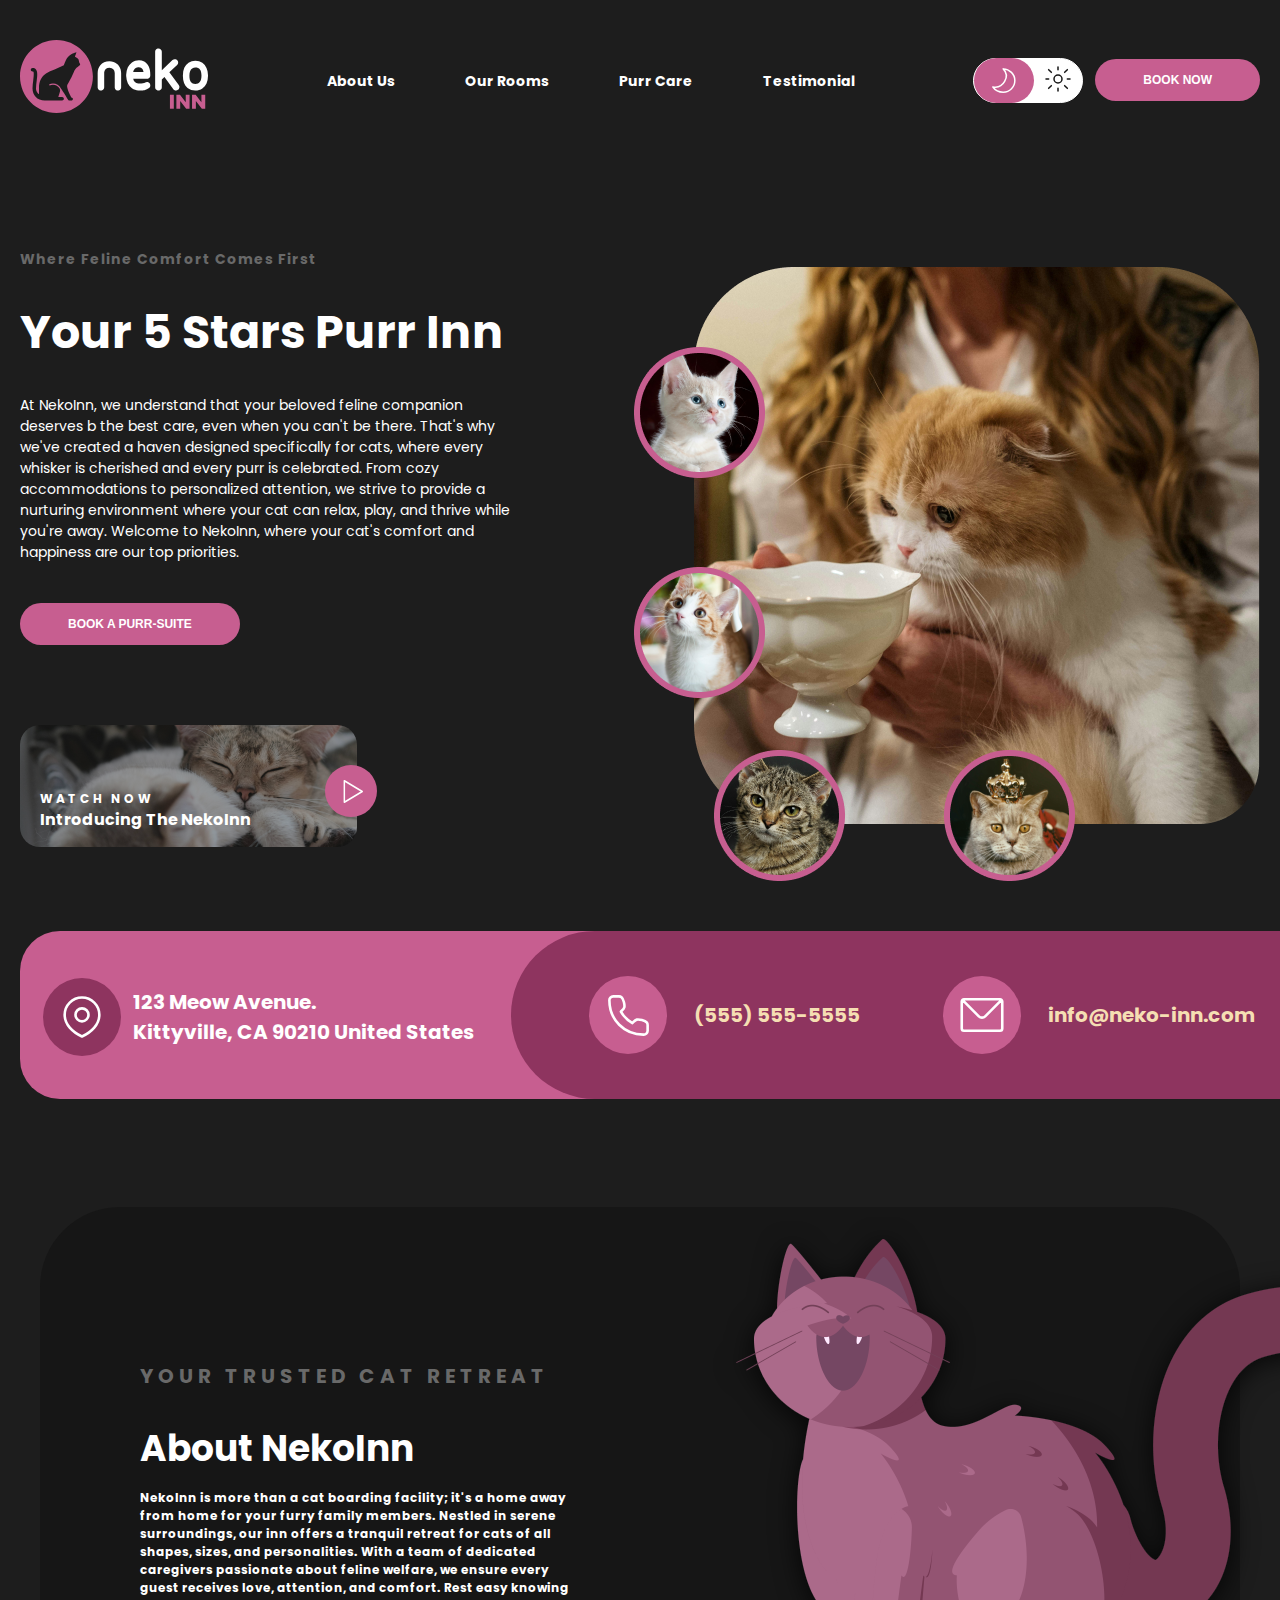
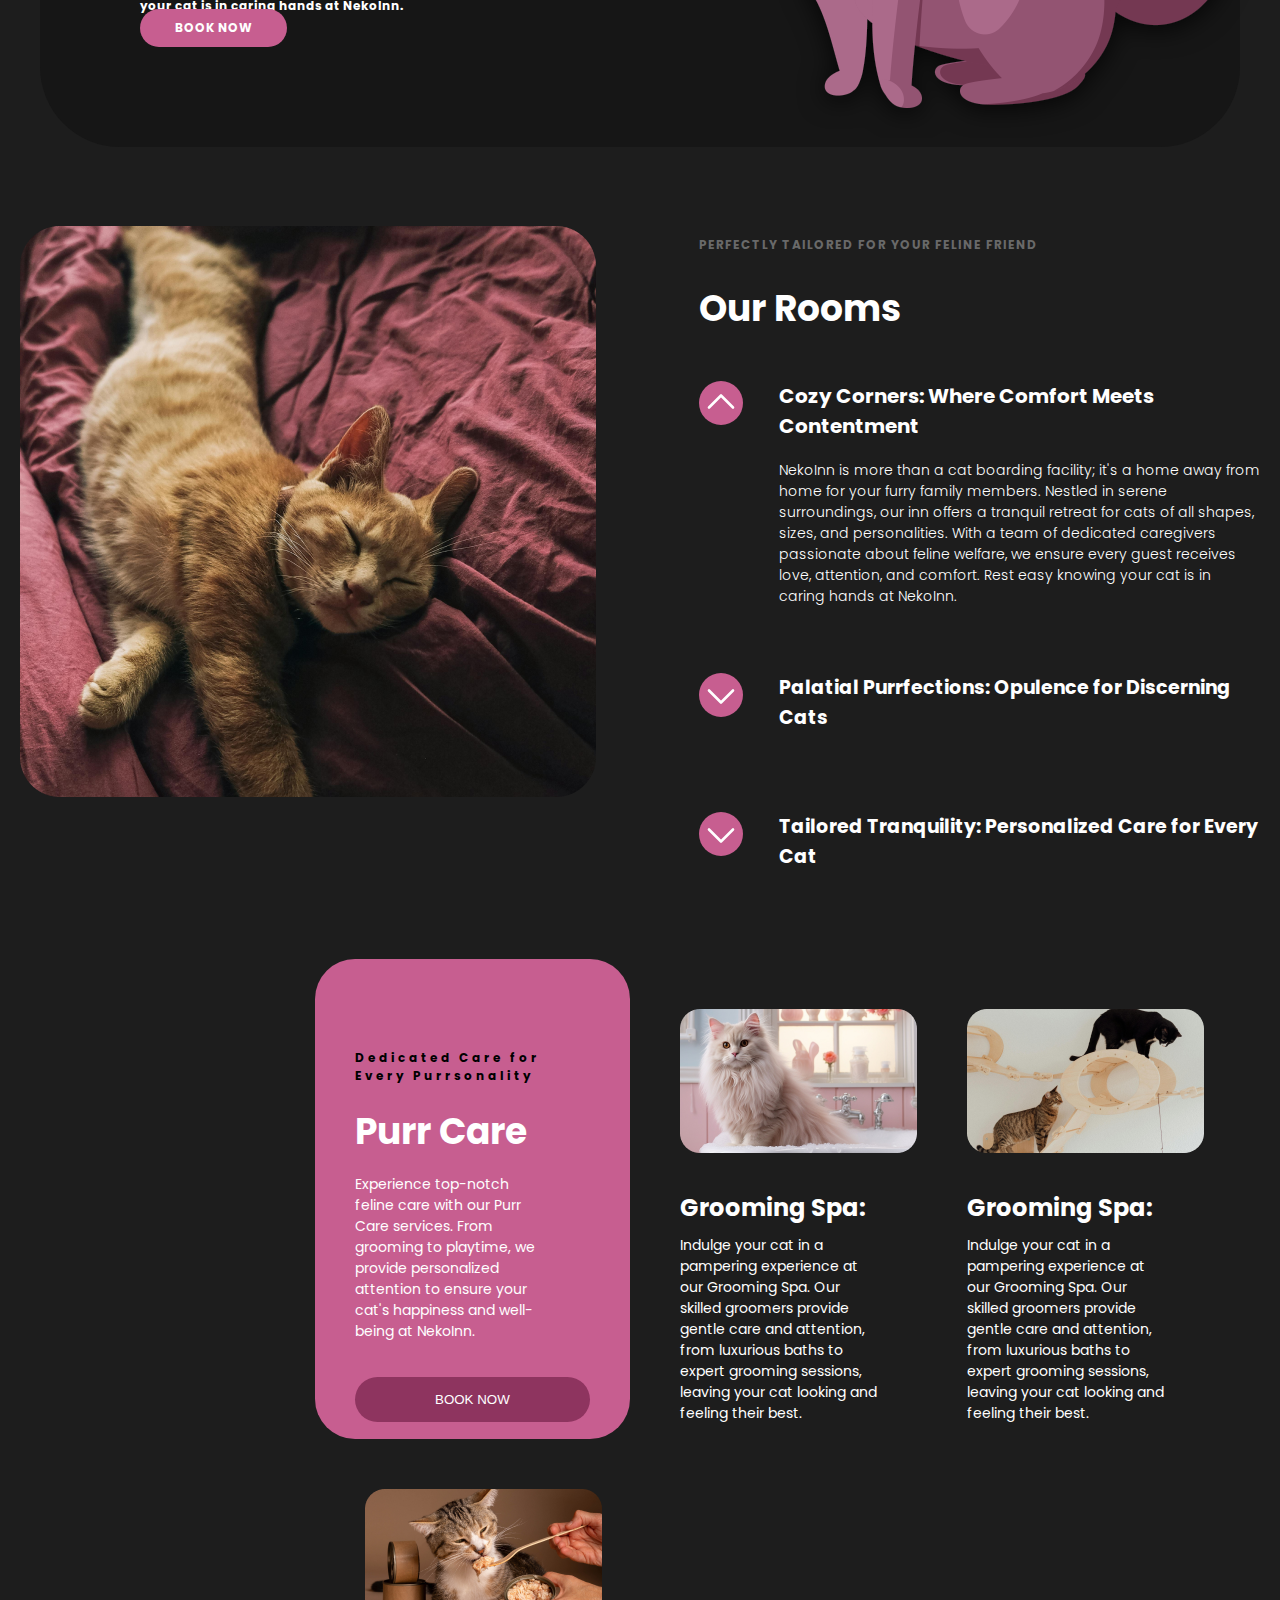
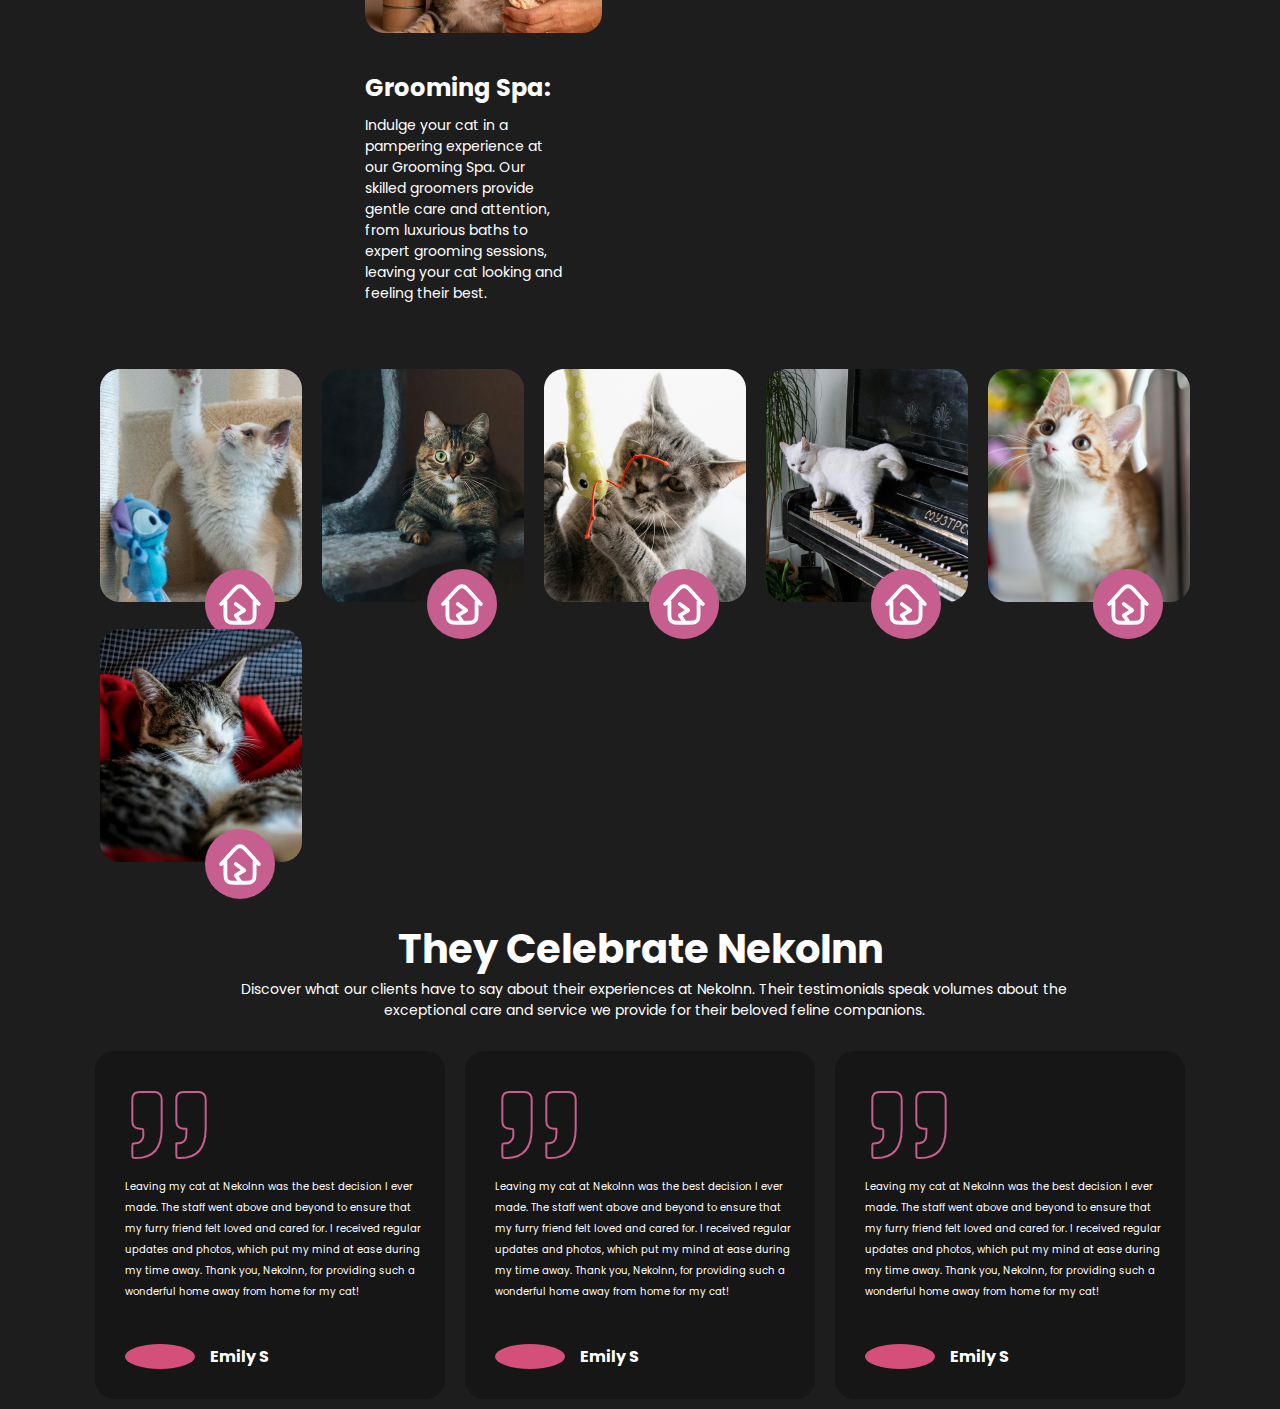
==== commit 7b9d9caa: "namdur" ====
--- a/index.html
+++ b/index.html
@@ -308,6 +308,70 @@
         </li>
       </ul>
     </section>
+    <section class="amin_xatosi">
+      <ul class="img__list">
+        <li class="img__item">
+          <img src="./assests/Mask group (22).png" alt="" class="radius-img" />
+          <div class="radius">
+            <img
+              src="./assests/PetHouse-Icon (1).svg"
+              alt=""
+              class="radius-icon"
+            />
+          </div>
+        </li>
+        <li class="img__item">
+          <img src="./assests/Mask group (23).png" alt="" class="radius-img" />
+          <div class="radius">
+            <img
+              src="./assests/PetHouse-Icon (1).svg"
+              alt=""
+              class="radius-icon"
+            />
+          </div>
+        </li>
+        <li class="img__item">
+          <img src="./assests/Mask group (26).png" alt="" class="radius-img" />
+          <div class="radius">
+            <img
+              src="./assests/PetHouse-Icon (1).svg"
+              alt=""
+              class="radius-icon"
+            />
+          </div>
+        </li>
+        <li class="img__item">
+          <img src="./assests/Mask group (27).png" alt="" class="radius-img" />
+          <div class="radius">
+            <img
+              src="./assests/PetHouse-Icon (1).svg"
+              alt=""
+              class="radius-icon"
+            />
+          </div>
+        </li>
+        <li class="img__item">
+          <img src="./assests/Mask group (28).png" alt="" class="radius-img" />
+          <div class="radius">
+            <img
+              src="./assests/PetHouse-Icon (1).svg"
+              alt=""
+              class="radius-icon"
+            />
+          </div>
+        </li>
+        <li class="img__item">
+          <img src="./assests/Mask group (29).png" alt="" class="radius-img" />
+          <div class="radius">
+            <img
+              src="./assests/PetHouse-Icon (1).svg"
+              alt=""
+              class="radius-icon"
+            />
+          </div>
+        </li>
+      </ul>
+    </section>
 
     <main>
       <section class="they">
--- a/css/style.css
+++ b/css/style.css
@@ -528,6 +528,50 @@
   gap: 0px;
   padding-top: 68px;
   padding-left: 250px;
+}
+
+.grooming-item__text {
+  color: white;
+  width: 200px;
+  font-size: 14px;
+  font-weight: 400;
+}
+
+.img__list {
+  display: flex;
+  flex-wrap: wrap;
+  margin-top: 65px;
+  gap: 20px;
+}
+
+.radius-icon {
+  width: 50px;
+  height: 50px;
+}
+
+.radius {
+  border-radius: 50%;
+  background-color: #c75e90;
+  width: 70px;
+  height: 70px;
+  padding-left: 10px;
+  padding-top: 10px;
+  position: absolute;
+  top: 200px;
+  left: 105px;
+}
+
+.img__item {
+  position: relative;
+}
+
+.img__list {
+  margin-left: 100px;
+}
+
+.amin_xatosi {
+  display: flex;
+  justify-content: center;
 }
 
 .about {
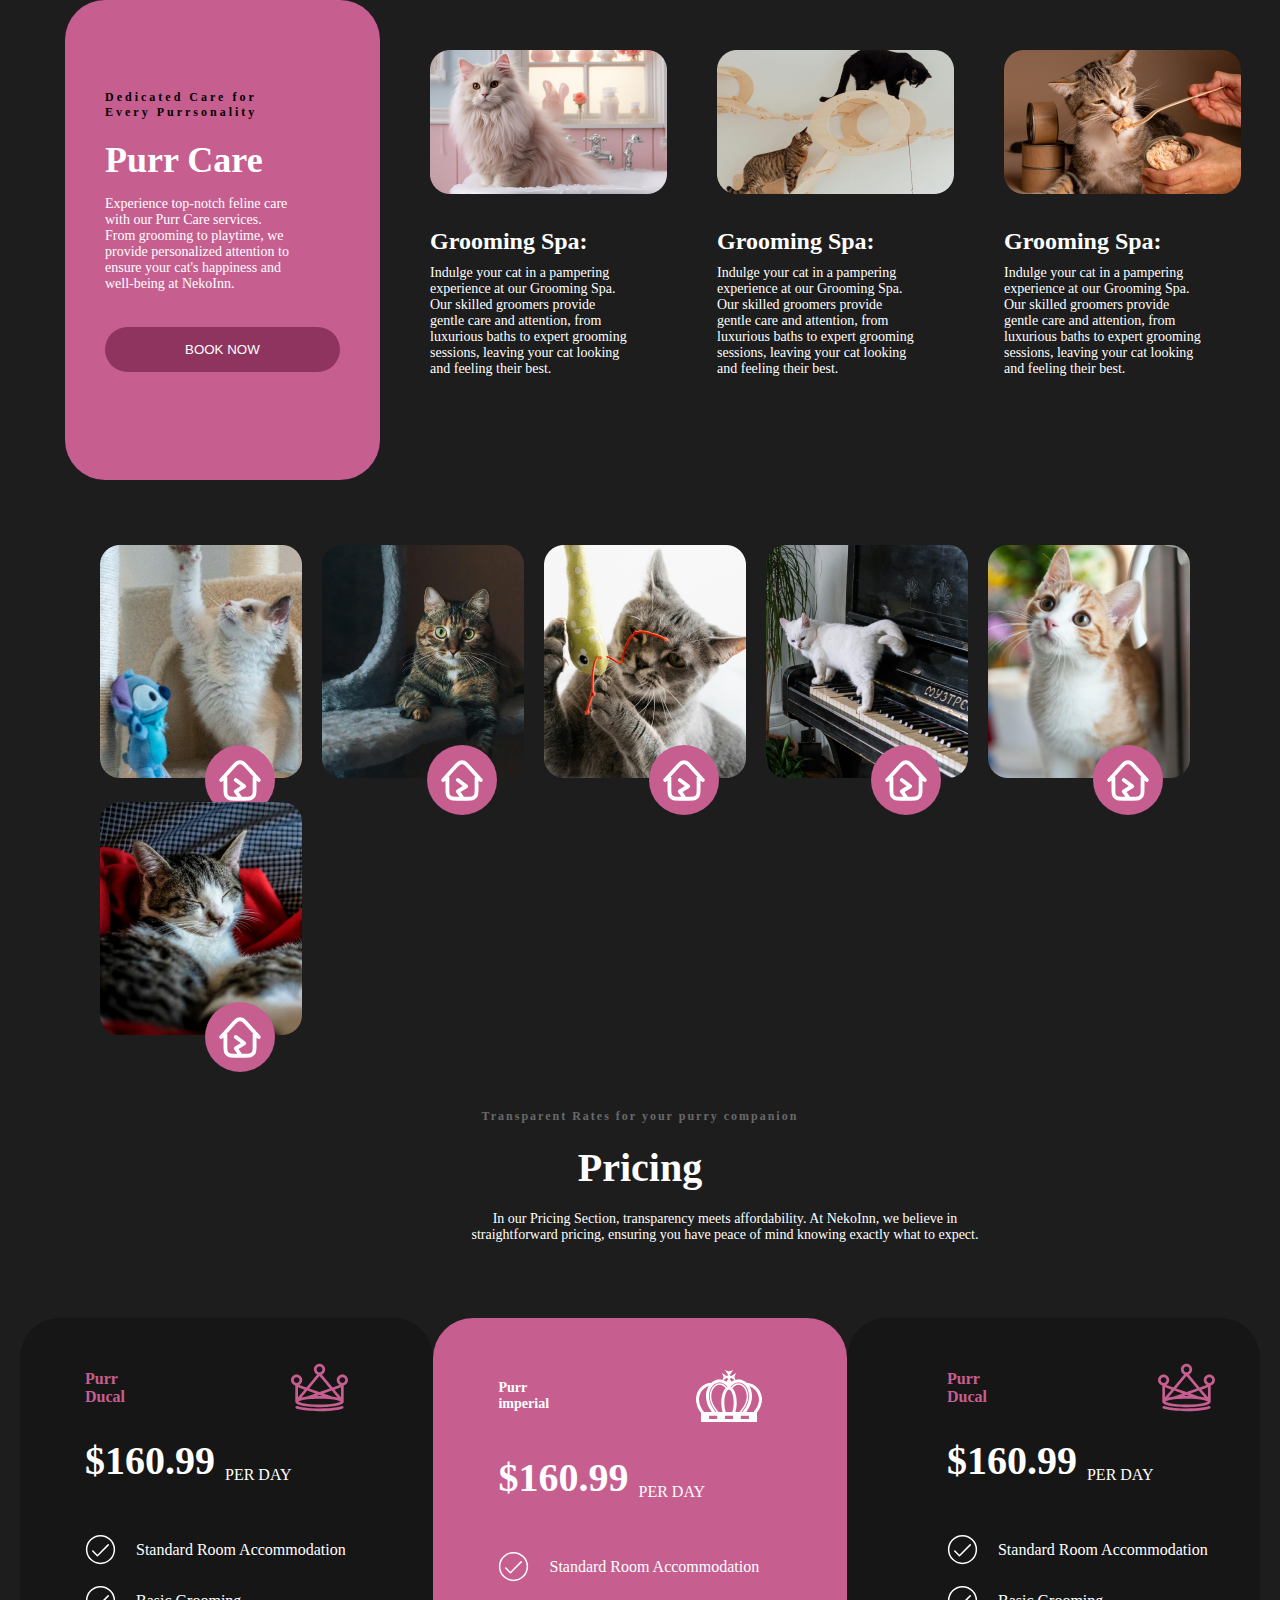
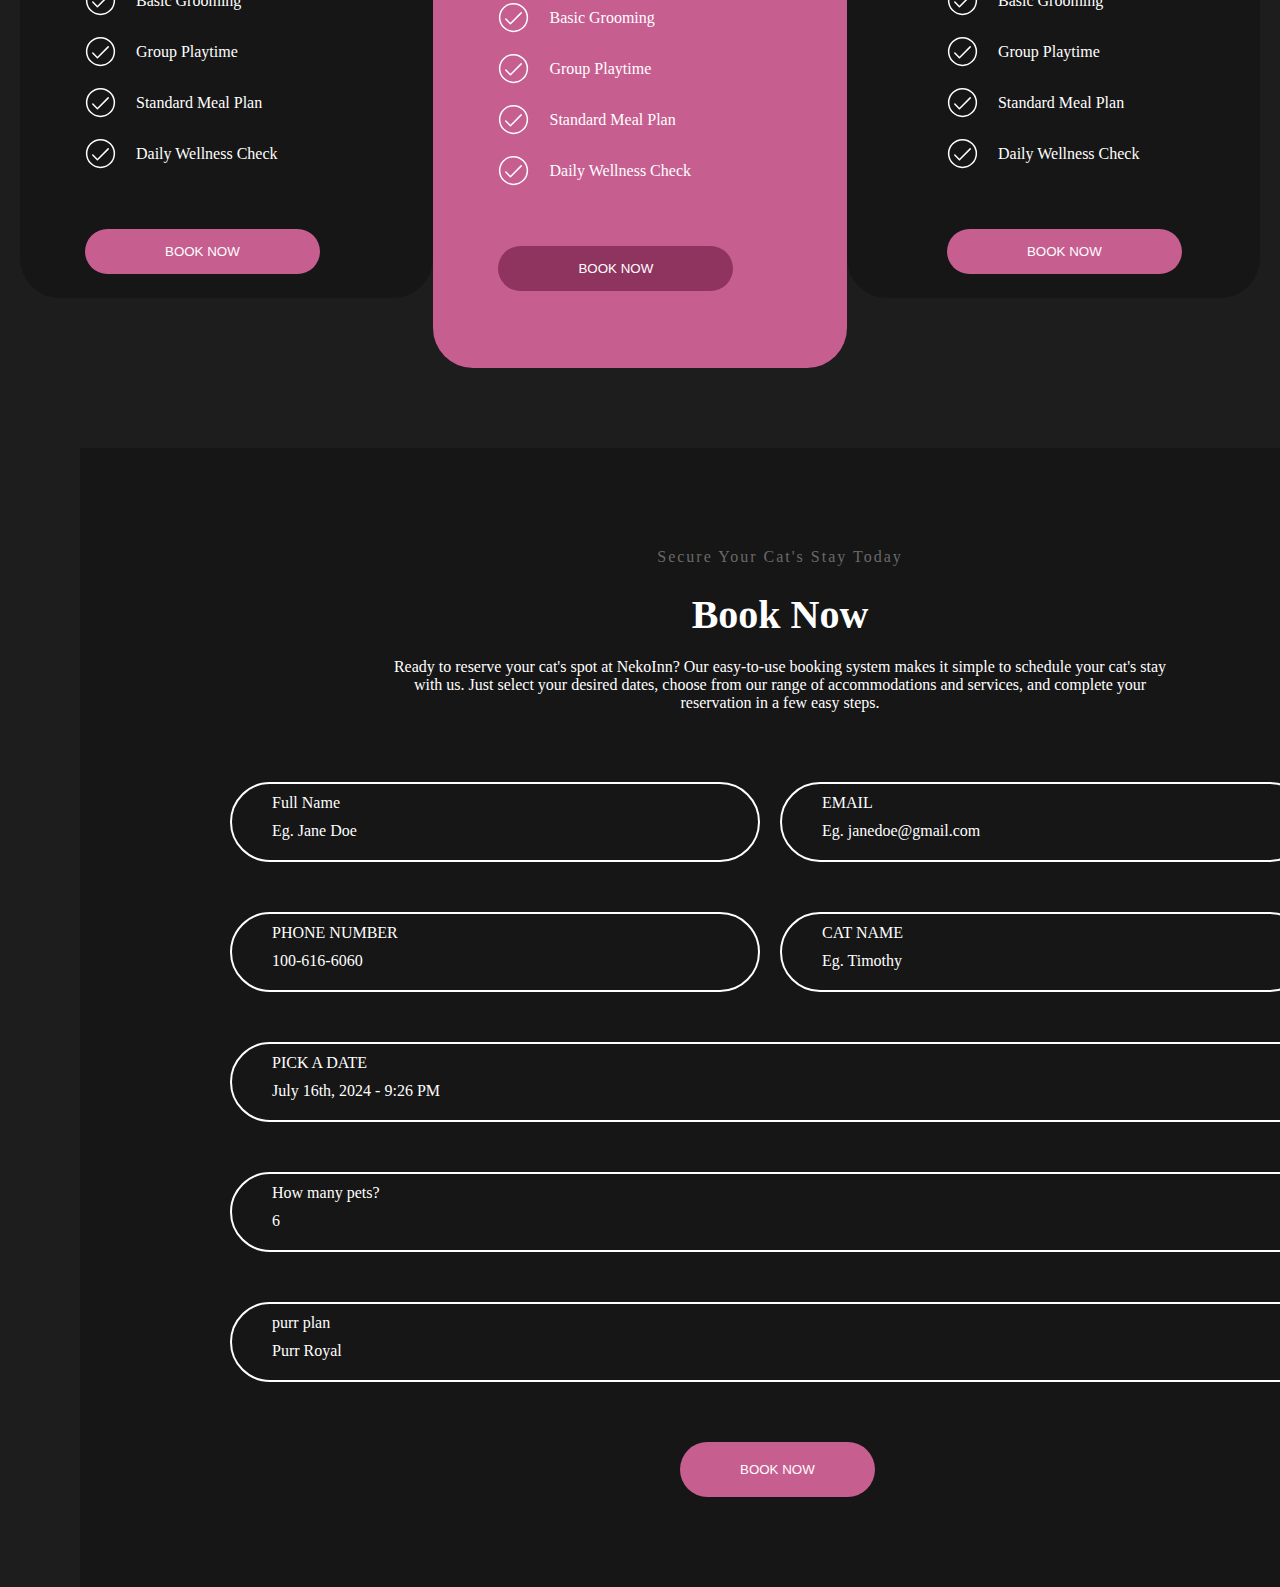
==== commit a17a00f7: "iskan" ====
--- a/index.html
+++ b/index.html
@@ -5,254 +5,9 @@
     <meta name="viewport" content="width=device-width, initial-scale=1.0" />
     <title>Document</title>
     <link rel="stylesheet" href="/css/style.css" />
-    <link rel="preconnect" href="https://fonts.googleapis.com" />
-    <link rel="preconnect" href="https://fonts.gstatic.com" crossorigin />
-    <link
-      href="https://fonts.googleapis.com/css2?family=Poppins:ital,wght@0,100;0,200;0,300;0,400;0,500;0,600;0,700;0,800;0,900;1,100;1,200;1,300;1,400;1,500;1,600;1,700;1,800;1,900&display=swap"
-      rel="stylesheet"
-    />
   </head>
   <body>
-    <header class="header">
-      <div class="container">
-        <div class="header_wrapper">
-          <div class="header-item">
-            <img
-              src="./Photos/Header_logo.svg"
-              alt=""
-              class="header_wrapper-img"
-            />
-          </div>
-          <ul class="header_wrapper-center">
-            <li class="header_wrapper_center-item">
-              <a href="#" class="header_wrapper_center-link">About Us</a>
-            </li>
-            <li class="header_wrapper_center-item">
-              <a href="#" class="header_wrapper_center-link">Our Rooms</a>
-            </li>
-            <li class="header_wrapper_center-item">
-              <a href="#" class="header_wrapper_center-link">Purr Care</a>
-            </li>
-            <li class="header_wrapper_center-item">
-              <a href="#" class="header_wrapper_center-link">Testimonial</a>
-            </li>
-          </ul>
-          <div class="header_wrapper-left">
-            <div class="header_wrapper_left-box">
-              <div class="header_wrapper_left_box-fist">
-                <img
-                  src="./Photos/mon.svg"
-                  alt=""
-                  class="header_wrapper_left_box-moon"
-                />
-              </div>
-              <div class="header_wrapper_left_box-second">
-                <img
-                  src="/Photos/sun.svg"
-                  alt=""
-                  class="header_wrapper_left_box-sun"
-                />
-              </div>
-            </div>
-            <button class="block-btn">BOOK NOW</button>
-          </div>
-        </div>
-      </div>
-    </header>
-    <main class="main">
-      <div class="container">
-        <section class="Stars">
-          <div class="stars_wrapper">
-            <div class="stars_wrapper-item">
-              <p class="stars_wrapper_item-title">
-                Where Feline Comfort Comes First
-              </p>
-              <p class="stars_wrapper_item-big">Your 5 Stars Purr Inn</p>
-              <p class="stars_wrapepr_item-mini">
-                At NekoInn, we understand that your beloved feline companion
-                deserves b the best care, even when you can't be there. That's
-                why we've created a haven designed specifically for cats, where
-                every whisker is cherished and every purr is celebrated. From
-                cozy accommodations to personalized attention, we strive to
-                provide a nurturing environment where your cat can relax, play,
-                and thrive while you're away. Welcome to NekoInn, where your
-                cat's comfort and happiness are our top priorities.
-              </p>
-              <button class="block-btn">BOOK A PURR-SUITE</button>
-              <div class="start_box-cat">
-                <div class="start_box_cat-text">
-                  <p class="start_box_cat-title">WATCH NOW</p>
-                  <p class="start_box_cat-mini">Introducing The NekoInn</p>
-                </div>
-                <div class="start_box_cat-media">
-                  <img src="/Photos/media.svg" alt="" />
-                </div>
-              </div>
-            </div>
-            <div class="stars_wrapper-left">
-              <img
-                src="/Photos/cat_3.png"
-                alt=""
-                class="stars_wrapepr_left-bg"
-              />
-              <div class="start_box_left-avatars">
-                <img src="/Photos/1.png" alt="" class="start_box_left-fisrt" />
-                <img src="/Photos/2.png" alt="" class="start_box_left-second" />
-                <img src="/Photos/3.png" alt="" class="start_box_left-thirs" />
-                <img src="/Photos/4.png" alt="" class="start_box_left-four" />
-              </div>
-            </div>
-          </div>
-          <div class="start_wrapepr-bottom">
-            <div class="stars_wrapper_bottom-box">
-              <div class="stars_wrapepr_bottom-first">
-                <div class="stars_wrapepr_bottom-location">
-                  <img
-                    src="./Photos/location.svg"
-                    alt=""
-                    class="stars_wrapper_bottom-img"
-                  />
-                </div>
-                <p class="start_wrapepr_bottom-text">
-                  123 Meow Avenue. <br />
-                  Kittyville, CA 90210 United States
-                </p>
-              </div>
-              <div class="stars_wrapper_bottom-second">
-                <div class="stars_wrapper_bottom_second_first-box">
-                  <div class="stars_wrapper_bottom_second-box">
-                    <img
-                      src="/Photos/phone.svg"
-                      alt=""
-                      class="stars_wrapper_bottom_second_box-img"
-                    />
-                  </div>
-                  <p class="stars_wrapper_bottom_second-text">(555) 555-5555</p>
-                </div>
-                <div class="stars_wrapper_bottom_second_first-box">
-                  <div class="stars_wrapper_bottom_second-box">
-                    <img
-                      src="/Photos/email.svg"
-                      alt=""
-                      class="stars_wrapper_bottom_second_box-img"
-                    />
-                  </div>
-                  <p class="stars_wrapper_bottom_second-text">
-                    info@neko-inn.com
-                  </p>
-                </div>
-              </div>
-            </div>
-          </div>
-        </section>
-        <section class="about">
-          <div class="container">
-            <div class="about__wrapper">
-              <div class="about__content">
-                <p class="about__text">YOUR TRUSTED CAT RETREAT</p>
-                <h1 class="about__subtitle">About NekoInn</h1>
-                <p class="about__textt">
-                  NekoInn is more than a cat boarding facility; it's a home away
-                  from home for your furry family members. Nestled in serene
-                  surroundings, our inn offers a tranquil retreat for cats of
-                  all shapes, sizes, and personalities. With a team of dedicated
-                  caregivers passionate about feline welfare, we ensure every
-                  guest receives love, attention, and comfort. Rest easy knowing
-                  your cat is in caring hands at NekoInn.
-                </p>
-                <div class="content__btn">
-                  <button class="content__btnn">BOOK NOW</button>
-                </div>
-                <div class="content__wrapperr">
-                  <div class="content__imgg">
-                    <img
-                      class="content__imggg"
-                      src="./assets/CatVectorized.svg"
-                      alt=""
-                    />
-                  </div>
-                </div>
-              </div>
-            </div>
-          </div>
-        </section>
-        <section class="Rooms">
-          <div class="rooms_wrapper">
-            <div class="rooms_wrapper-item">
-              <img
-                src="./Photos/cat_rooms.png"
-                alt=""
-                class="rooms_wrapper_item-bg"
-              />
-            </div>
-            <div class="rooms_wrapper_item-left">
-              <div class="rooms_wrapepr_item_left-box">
-                <p class="rooms_wrapper_item-title">
-                  perfectly Tailored for Your Feline Friend
-                </p>
-                <p class="rooms_wrapper_item-big">Our Rooms</p>
-                <div class="rooms_wrapepr_item_left-big">
-                  <div class="rooms_wrapper_item-left_big-img">
-                    <img
-                      src="./Photos/up_arrow.svg"
-                      alt=""
-                      class="romms_wrapper_item-img"
-                    />
-                  </div>
-                  <div class="rooms_wrapper_item_text-box">
-                    <p class="rooms_wrapepr_item-title">
-                      Cozy Corners: Where Comfort Meets Contentment
-                    </p>
-                    <p class="rooms_wrapper_item-mini">
-                      NekoInn is more than a cat boarding facility; it's a home
-                      away from home for your furry family members. Nestled in
-                      serene surroundings, our inn offers a tranquil retreat for
-                      cats of all shapes, sizes, and personalities. With a team
-                      of dedicated caregivers passionate about feline welfare,
-                      we ensure every guest receives love, attention, and
-                      comfort. Rest easy knowing your cat is in caring hands at
-                      NekoInn.
-                    </p>
-                  </div>
-                </div>
-
-                <div class="rooms_wrapepr_item_left-big span_first">
-                  <div class="rooms_wrapper_item-left_big-img">
-                    <img
-                      src="./Photos/bb_taa.svg"
-                      alt=""
-                      class="romms_wrapper_item-img"
-                    />
-                  </div>
-                  <div class="rooms_wrapper_item_text-box">
-                    <p class="rooms_wrapepr_item-title span_text">
-                      Palatial Purrfections: Opulence for Discerning Cats
-                    </p>
-                  </div>
-                </div>
-
-                <div class="rooms_wrapepr_item_left-big">
-                  <div class="rooms_wrapper_item-left_big-img">
-                    <img
-                      src="./Photos/bb_taa.svg"
-                      alt=""
-                      class="romms_wrapper_item-img"
-                    />
-                  </div>
-                  <div class="rooms_wrapper_item_text-box">
-                    <p class="rooms_wrapepr_item-title span_text">
-                      Tailored Tranquility: Personalized Care for Every Cat
-                    </p>
-                  </div>
-                </div>
-              </div>
-            </div>
-          </div>
-        </section>
-      </div>
-    </main>
-
-    <section class="purr_kit">
+    <section>
       <ul class="purr__list">
         <li class="purr__item purr-pink">
           <p class="purr-item__text">Dedicated Care for Every Purrsonality</p>
@@ -265,11 +20,7 @@
           <button class="purr-item__btn">BOOK NOW</button>
         </li>
         <li class="purr__item purr-black">
-          <img
-            src="./assests/Mask group (19).png"
-            alt=""
-            class="purr-item__img"
-          />
+          <img src="./Mask group (19).png" alt="" class="purr-item__img" />
           <h3 class="grooming-item__title">Grooming Spa:</h3>
           <p class="grooming-item__text">
             Indulge your cat in a pampering experience at our Grooming Spa. Our
@@ -279,11 +30,7 @@
           </p>
         </li>
         <li class="purr__item purr-black">
-          <img
-            src="./assests/Mask group (20).png"
-            alt=""
-            class="purr-item__img"
-          />
+          <img src="./Mask group (20).png" alt="" class="purr-item__img" />
           <h3 class="grooming-item__title">Grooming Spa:</h3>
           <p class="grooming-item__text">
             Indulge your cat in a pampering experience at our Grooming Spa. Our
@@ -293,11 +40,7 @@
           </p>
         </li>
         <li class="purr__item purr-black">
-          <img
-            src="./assests/Mask group (21).png"
-            alt=""
-            class="purr-item__img"
-          />
+          <img src="./Mask group (21).png" alt="" class="purr-item__img" />
           <h3 class="grooming-item__title">Grooming Spa:</h3>
           <p class="grooming-item__text">
             Indulge your cat in a pampering experience at our Grooming Spa. Our
@@ -307,8 +50,6 @@
           </p>
         </li>
       </ul>
-    </section>
-    <section class="amin_xatosi">
       <ul class="img__list">
         <li class="img__item">
           <img src="./assests/Mask group (22).png" alt="" class="radius-img" />
@@ -372,77 +113,250 @@
         </li>
       </ul>
     </section>
+    <section>
+      <div class="container">
+        <div class="pricing__wrapper">
+          <div class="pricing__header">
+            <p class="pricing-header-top__text">
+              Transparent Rates for your purry companion
+            </p>
+            <h2 class="pricing-header-title">Pricing</h2>
+            <p class="pricing-header-bottom__text">
+              In our Pricing Section, transparency meets affordability. At
+              NekoInn, we believe in straightforward pricing, ensuring you have
+              peace of mind knowing exactly what to expect.
+            </p>
+          </div>
+          <ul class="pricing__list">
+            <li class="pricing__item">
+              <div class="pricing-item__header">
+                <p class="pricing-item__header-text">Purr Ducal</p>
+                <img src="./assests/Group (1).svg" alt="" class="item__crown" />
+              </div>
+              <div class="pricing-item__price">
+                <p class="pricing-big__price">$160.99</p>
+                <p class="pricing-small__price">PER DAY</p>
+              </div>
+              <ul class="pricing-main__list">
+                <li class="pricing-main-item">
+                  <img
+                    src="./assests/shape.svg"
+                    alt=""
+                    class="pricing-main__icon"
+                  />
+                  <p class="pricing-main__text">Standard Room Accommodation</p>
+                </li>
+                <li class="pricing-main-item">
+                  <img
+                    src="./assests/shape.svg"
+                    alt=""
+                    class="pricing-main__icon"
+                  />
+                  <p class="pricing-main__text">Basic Grooming</p>
+                </li>
+                <li class="pricing-main-item">
+                  <img
+                    src="./assests/shape.svg"
+                    alt=""
+                    class="pricing-main__icon"
+                  />
+                  <p class="pricing-main__text">Group Playtime</p>
+                </li>
+                <li class="pricing-main-item">
+                  <img
+                    src="./assests/shape.svg"
+                    alt=""
+                    class="pricing-main__icon"
+                  />
+                  <p class="pricing-main__text">Standard Meal Plan</p>
+                </li>
+                <li class="pricing-main-item">
+                  <img
+                    src="./assests/shape.svg"
+                    alt=""
+                    class="pricing-main__icon"
+                  />
+                  <p class="pricing-main__text">Daily Wellness Check</p>
+                </li>
+                <button class="pricing-bottom__btn">BOOK NOW</button>
+              </ul>
+            </li>
 
-    <main>
-      <section class="they">
+            <li class="pricing__item pink">
+              <div class="pricing-item__header pink-header">
+                <p class="pricing-item__header-text pink__text">
+                  Purr imperial
+                </p>
+                <img
+                  src="./assests/royal-crown-of-elegant-vintage-design-svgrepo-com 1.svg"
+                  alt=""
+                  class="item__crown"
+                />
+              </div>
+              <div class="pricing-item__price">
+                <p class="pricing-big__price">$160.99</p>
+                <p class="pricing-small__price">PER DAY</p>
+              </div>
+              <ul class="pricing-main__list">
+                <li class="pricing-main-item">
+                  <img
+                    src="./assests/shape.svg"
+                    alt=""
+                    class="pricing-main__icon"
+                  />
+                  <p class="pricing-main__text">Standard Room Accommodation</p>
+                </li>
+                <li class="pricing-main-item">
+                  <img
+                    src="./assests/shape.svg"
+                    alt=""
+                    class="pricing-main__icon"
+                  />
+                  <p class="pricing-main__text">Basic Grooming</p>
+                </li>
+                <li class="pricing-main-item">
+                  <img
+                    src="./assests/shape.svg"
+                    alt=""
+                    class="pricing-main__icon"
+                  />
+                  <p class="pricing-main__text">Group Playtime</p>
+                </li>
+                <li class="pricing-main-item">
+                  <img
+                    src="./assests/shape.svg"
+                    alt=""
+                    class="pricing-main__icon"
+                  />
+                  <p class="pricing-main__text">Standard Meal Plan</p>
+                </li>
+                <li class="pricing-main-item">
+                  <img
+                    src="./assests/shape.svg"
+                    alt=""
+                    class="pricing-main__icon"
+                  />
+                  <p class="pricing-main__text">Daily Wellness Check</p>
+                </li>
+                <button class="pricing-bottom__btn pink__btn">BOOK NOW</button>
+              </ul>
+            </li>
+
+            <li class="pricing__item black">
+              <div class="pricing-item__header">
+                <p class="pricing-item__header-text">Purr Ducal</p>
+                <img src="./assests/Group (1).svg" alt="" class="item__crown" />
+              </div>
+              <div class="pricing-item__price">
+                <p class="pricing-big__price">$160.99</p>
+                <p class="pricing-small__price">PER DAY</p>
+              </div>
+              <ul class="pricing-main__list">
+                <li class="pricing-main-item">
+                  <img
+                    src="./assests/shape.svg"
+                    alt=""
+                    class="pricing-main__icon"
+                  />
+                  <p class="pricing-main__text">Standard Room Accommodation</p>
+                </li>
+                <li class="pricing-main-item">
+                  <img
+                    src="./assests/shape.svg"
+                    alt=""
+                    class="pricing-main__icon"
+                  />
+                  <p class="pricing-main__text">Basic Grooming</p>
+                </li>
+                <li class="pricing-main-item">
+                  <img
+                    src="./assests/shape.svg"
+                    alt=""
+                    class="pricing-main__icon"
+                  />
+                  <p class="pricing-main__text">Group Playtime</p>
+                </li>
+                <li class="pricing-main-item">
+                  <img
+                    src="./assests/shape.svg"
+                    alt=""
+                    class="pricing-main__icon"
+                  />
+                  <p class="pricing-main__text">Standard Meal Plan</p>
+                </li>
+                <li class="pricing-main-item">
+                  <img
+                    src="./assests/shape.svg"
+                    alt=""
+                    class="pricing-main__icon"
+                  />
+                  <p class="pricing-main__text">Daily Wellness Check</p>
+                </li>
+                <button class="pricing-bottom__btn">BOOK NOW</button>
+              </ul>
+            </li>
+          </ul>
+        </div>
+      </div>
+    </section>
+   
+    <section>
         <div class="container">
-          <h3 class="they__sub-title">They Celebrate NekoInn</h3>
-          <p class="they__text">
-            Discover what our clients have to say about their experiences at
-            NekoInn. Their testimonials speak volumes about the exceptional care
-            and service we provide for their beloved feline companions.
-          </p>
-          <div class="they__wrapper">
-            <div class="they__content">
-              <img src="./assets/qoshtornoq.svg " alt="" class="content__img" />
-              <p class="content__text">
-                Leaving my cat at NekoInn was the best decision I ever made. The
-                staff went above and beyond to ensure that my furry friend felt
-                loved and cared for. I received regular updates and photos,
-                which put my mind at ease during my time away. Thank you,
-                NekoInn, for providing such a wonderful home away from home for
-                my cat!
+          <div class="info__wrapper">
+            <div class="info-top__text">
+              <p class="info-top">Secure Your Cat's Stay Today</p>
+              <h2 class="info__title">Book Now</h2>
+              <p class="info__texts">
+                Ready to reserve your cat's spot at NekoInn? Our easy-to-use
+                booking system makes it simple to schedule your cat's stay with
+                us. Just select your desired dates, choose from our range of
+                accommodations and services, and complete your reservation in a
+                few easy steps.
               </p>
-              <div class="content__wrapper">
-                <div class="wrapper__imge">
-                  <div class="wrapper__img">
-                    <img src="./assets/Mask group (5).svg" alt="" />
-                  </div>
-                </div>
-                <div class="wrapper__text"><p>Emily S</p></div>
-              </div>
-            </div>
-            <div class="they__content">
-              <img src="./assets/qoshtornoq.svg " alt="" class="content__img" />
-              <p class="content__text">
-                Leaving my cat at NekoInn was the best decision I ever made. The
-                staff went above and beyond to ensure that my furry friend felt
-                loved and cared for. I received regular updates and photos,
-                which put my mind at ease during my time away. Thank you,
-                NekoInn, for providing such a wonderful home away from home for
-                my cat!
-              </p>
-              <div class="content__wrapper">
-                <div class="wrapper__imge">
-                  <div class="wrapper__img">
-                    <img src="./assets/Mask group (5).svg" alt="" />
-                  </div>
-                </div>
-                <div class="wrapper__text"><p>Emily S</p></div>
-              </div>
-            </div>
-            <div class="they__content">
-              <img src="./assets/qoshtornoq.svg " alt="" class="content__img" />
-              <p class="content__text">
-                Leaving my cat at NekoInn was the best decision I ever made. The
-                staff went above and beyond to ensure that my furry friend felt
-                loved and cared for. I received regular updates and photos,
-                which put my mind at ease during my time away. Thank you,
-                NekoInn, for providing such a wonderful home away from home for
-                my cat!
-              </p>
-              <div class="content__wrapper">
-                <div class="wrapper__imge">
-                  <div class="wrapper__img">
-                    <img src="./assets/Mask group (5).svg" alt="" />
-                  </div>
-                </div>
-                <div class="wrapper__text"><p>Emily S</p></div>
-              </div>
-            </div>
+            </div>
+            <div class="small-info">
+              <div class="info-small">
+                <p class="info-top-in">Full Name</p>
+                <p class="info-bottom-in">Eg. Jane Doe</p>
+              </div>
+              <div class="info-small">
+                <p class="info-top-in">EMAIL</p>
+                <p class="info-bottom-in">Eg. janedoe@gmail.com</p>
+              </div>
+            </div>
+            <div class="small-info m">
+              <div class="info-small">
+                <p class="info-top-in">PHONE NUMBER</p>
+                <p class="info-bottom-in">100-616-6060</p>
+              </div>
+              <div class="info-small">
+                <p class="info-top-in">CAT NAME</p>
+                <p class="info-bottom-in">Eg. Timothy</p>
+              </div>
+            </div>
+            <div class="big-info">
+              <div class="big-info-texts">
+                <p class="info-top-in">PICK A DATE</p>
+                <p class="info-bottom-in">July 16th, 2024 - 9:26 PM</p>
+              </div>
+              
+            </div>
+            <div class="big-info">
+              <div class="big-info-texts">
+                <p class="info-top-in">How many pets?</p>
+                <p class="info-bottom-in">6</p>
+              </div>
+            </div>
+            <div class="big-info">
+              <div class="big-info-texts">
+                <p class="info-top-in">purr plan</p>
+                <p class="info-bottom-in">Purr Royal</p>
+              </div>
+              
+            </div>
+            <button class="info-btn">BOOK NOW</button>
           </div>
         </div>
       </section>
-    </main>
   </body>
 </html>
--- a/css/style.css
+++ b/css/style.css
@@ -1,70 +1,3 @@
-@font-face {
-  font-family: "Poppins";
-  src: url("Poppins-Bold.woff2") format("woff2"), url("Poppins-Bold.woff") format("woff");
-  font-weight: bold;
-  font-style: normal;
-  font-display: swap;
-}
-@font-face {
-  font-family: "Poppins";
-  src: url("Poppins-Black.woff2") format("woff2"), url("Poppins-Black.woff") format("woff");
-  font-weight: 900;
-  font-style: normal;
-  font-display: swap;
-}
-@font-face {
-  font-family: "Poppins";
-  src: url("Poppins-ExtraLight.woff2") format("woff2"), url("Poppins-ExtraLight.woff") format("woff");
-  font-weight: 200;
-  font-style: normal;
-  font-display: swap;
-}
-@font-face {
-  font-family: "Poppins";
-  src: url("Poppins-ExtraBold.woff2") format("woff2"), url("Poppins-ExtraBold.woff") format("woff");
-  font-weight: bold;
-  font-style: normal;
-  font-display: swap;
-}
-@font-face {
-  font-family: "Poppins";
-  src: url("Poppins-Medium.woff2") format("woff2"), url("Poppins-Medium.woff") format("woff");
-  font-weight: 500;
-  font-style: normal;
-  font-display: swap;
-}
-@font-face {
-  font-family: "Poppins";
-  src: url("Poppins-Light.woff2") format("woff2"), url("Poppins-Light.woff") format("woff");
-  font-weight: 300;
-  font-style: normal;
-  font-display: swap;
-}
-@font-face {
-  font-family: "Poppins";
-  src: url("Poppins-Thin.woff2") format("woff2"), url("Poppins-Thin.woff") format("woff");
-  font-weight: 100;
-  font-style: normal;
-  font-display: swap;
-}
-@font-face {
-  font-family: "Poppins";
-  src: url("Poppins-Regular.woff2") format("woff2"), url("Poppins-Regular.woff") format("woff");
-  font-weight: normal;
-  font-style: normal;
-  font-display: swap;
-}
-@font-face {
-  font-family: "Poppins";
-  src: url("Poppins-SemiBold.woff2") format("woff2"), url("Poppins-SemiBold.woff") format("woff");
-  font-weight: 600;
-  font-style: normal;
-  font-display: swap;
-}
-body {
-  font-family: "Poppins";
-}
-
 * {
   padding: 0;
   margin: 0;
@@ -80,7 +13,7 @@
 }
 
 .container {
-  max-width: 1313px;
+  max-width: 1440px;
   margin: 0 auto;
   padding: 0 20px;
 }
@@ -90,364 +23,7 @@
 }
 
 body {
-  color: white;
   background-color: #1d1d1d;
-}
-
-body {
-  font-family: "Poppins";
-}
-
-.header_wrapper_left-box {
-  width: 110px;
-  height: 45px;
-  border-radius: 220px;
-  background-color: white;
-  border: 1px solid white;
-}
-
-.header_wrapper_left_box-sun {
-  padding-right: 8px;
-  padding-top: 5px;
-}
-
-.header_wrapper_left_box-fist {
-  width: 60px;
-  height: 45px;
-  border-radius: 40px;
-  background-color: #c75e90;
-}
-
-.header_wrapper_left-box {
-  display: flex;
-  align-items: center;
-  justify-content: space-between;
-}
-
-.header_wrapper_left_box-fist {
-  display: flex;
-  align-items: center;
-  justify-content: center;
-}
-
-.header_wrapper_center-link {
-  color: white;
-  font-size: 14px;
-  line-height: 21px;
-  font-weight: 700;
-}
-
-.header_wrapper {
-  display: flex;
-  align-items: center;
-  justify-content: flex;
-  gap: 0px;
-  justify-content: space-between;
-}
-
-.header_wrapper-center {
-  display: flex;
-  align-items: center;
-  justify-content: flex;
-  gap: 70px;
-}
-
-.block-btn {
-  padding: 14px 48px;
-  background-color: #c75e90;
-  border-radius: 220px;
-  color: white;
-  font-weight: 700;
-  font-size: 12px;
-  border: none;
-}
-
-.header_wrapper-left {
-  display: flex;
-  align-items: center;
-  justify-content: flex;
-  gap: 12px;
-}
-
-.header {
-  margin-top: 40px;
-}
-
-.stars_wrapper-item {
-  width: 500px;
-  height: 600px;
-}
-
-.Stars {
-  margin-top: 129px;
-}
-
-.stars_wrapper_item-title {
-  font-size: 14px;
-  color: #696969;
-  font-weight: 700;
-  letter-spacing: 1px;
-  line-height: 21px;
-  padding-bottom: 28px;
-}
-
-.stars_wrapper_item-big {
-  font-size: 46px;
-  font-weight: 700;
-  color: white;
-  line-height: 69px;
-  padding-bottom: 28px;
-}
-
-.stars_wrapepr_item-mini {
-  font-size: 14px;
-  font-weight: 400;
-  color: white;
-  line-height: 21px;
-  padding-bottom: 40px;
-}
-
-.start_box-cat {
-  width: 337px;
-  height: 122px;
-  border-radius: 20px;
-  background-image: url(/Photos/cat.png);
-  background-repeat: no-repeat;
-  position: relative;
-  margin-top: 80px;
-}
-
-.start_box_cat-title {
-  font-size: 12px;
-  line-height: 18px;
-  color: white;
-  font-weight: 700;
-  letter-spacing: 3px;
-}
-
-.start_box_cat-mini {
-  font-size: 16px;
-  font-weight: 700;
-  line-height: 24px;
-  color: white;
-}
-
-.start_box_cat-text {
-  padding-top: 65px;
-  padding-left: 20px;
-}
-
-.start_box_cat-media {
-  width: 52px;
-  height: 52px;
-  border-radius: 50%;
-  background-color: #c75e90;
-  border: none;
-  display: flex;
-  align-items: center;
-  justify-content: flex;
-  gap: 0px;
-  justify-content: center;
-  left: 305px;
-  bottom: 30px;
-  position: absolute;
-}
-
-.stars_wrapper {
-  display: flex;
-  align-items: center;
-  justify-content: flex;
-  gap: 0px;
-  justify-content: space-between;
-}
-
-.stars_wrapper-left {
-  position: relative;
-}
-
-.start_box_left-fisrt {
-  position: absolute;
-  top: 80px;
-  left: -60px;
-}
-
-.start_box_left-second {
-  position: absolute;
-  top: 300px;
-  left: -60px;
-}
-
-.start_box_left-thirs {
-  position: absolute;
-  bottom: -50px;
-  left: 20px;
-}
-
-.start_box_left-four {
-  position: absolute;
-  bottom: -50px;
-  left: 250px;
-}
-
-.stars_wrapper_bottom-box {
-  width: 1313px;
-  height: 168px;
-  background-color: #c75e90;
-  border-radius: 40px;
-  margin-top: 82px;
-}
-
-.stars_wrapepr_bottom-location {
-  width: 78px;
-  height: 78px;
-  border-radius: 50%;
-  background-color: #8e345f;
-  display: flex;
-  align-items: center;
-  justify-content: flex;
-  gap: 0px;
-  justify-content: center;
-}
-
-.start_wrapepr_bottom-text {
-  font-size: 20px;
-  font-weight: 700;
-  color: white;
-  line-height: 30px;
-}
-
-.stars_wrapepr_bottom-first {
-  display: flex;
-  align-items: center;
-  justify-content: flex;
-  gap: 12px;
-  padding-top: 43px;
-  padding-left: 23px;
-  padding-bottom: 40px;
-}
-
-.stars_wrapper_bottom-second {
-  width: 822px;
-  height: 168px;
-  background-color: #8e345f;
-  border-radius: 100px 40px 40px 100px;
-}
-
-.stars_wrapper_bottom-box {
-  display: flex;
-  align-items: center;
-  justify-content: flex;
-  gap: 0x;
-  justify-content: space-between;
-}
-
-.stars_wrapper_bottom_second-box {
-  width: 78px;
-  height: 78px;
-  border-radius: 50%;
-  background-color: #c75e90;
-  display: flex;
-  align-items: center;
-  justify-content: flex;
-  gap: 0px;
-  justify-content: center;
-}
-
-.stars_wrapper_bottom_second-text {
-  font-size: 20px;
-  line-height: 30px;
-  color: wheat;
-  font-weight: 700;
-}
-
-.stars_wrapper_bottom_second_first-box {
-  display: flex;
-  align-items: center;
-  justify-content: flex;
-  gap: 27px;
-}
-
-.stars_wrapper_bottom-second {
-  display: flex;
-  align-items: center;
-  justify-content: flex;
-  gap: 83px;
-  justify-content: center;
-}
-
-.Rooms {
-  padding-top: 79px;
-}
-
-.rooms_wrapper_item-title {
-  font-size: 12px;
-  color: #696969;
-  font-weight: 700;
-  list-style: 16px;
-  letter-spacing: 1px;
-  text-transform: uppercase;
-  padding-bottom: 28px;
-}
-
-.rooms_wrapper_item-big {
-  font-size: 36px;
-  line-height: 54px;
-  color: white;
-  font-weight: 700;
-  padding-bottom: 45px;
-}
-
-.rooms_wrapper_item-left_big-img {
-  min-width: 44px;
-  height: 44px;
-  border-radius: 50%;
-  background-color: #c75e90;
-  display: flex;
-  align-items: center;
-  justify-content: flex;
-  gap: 0px;
-  justify-content: center;
-}
-
-.rooms_wrapper {
-  display: flex;
-  gap: 103px;
-}
-
-.rooms_wrapper_item-left {
-  padding-top: 10px;
-}
-
-.rooms_wrapepr_item-title {
-  font-size: 20px;
-  color: white;
-  line-height: 30px;
-  font-weight: 700;
-  padding-bottom: 19px;
-}
-
-.rooms_wrapper_item-mini {
-  font-size: 14px;
-  font-weight: 300;
-  color: white;
-  line-height: 21px;
-}
-
-.rooms_wrapepr_item_left-big {
-  display: flex;
-  align-items: center;
-  justify-content: flex;
-  gap: 36px;
-  align-items: flex-start;
-}
-
-.span_text {
-  font-size: 19px;
-}
-
-.span_first {
-  padding-top: 66px;
-  padding-bottom: 60px;
 }
 
 .purr__list {
@@ -512,22 +88,6 @@
 .purr-black {
   padding-left: 50px;
   padding-top: 50px;
-}
-
-.grooming-item__text {
-  color: white;
-  width: 200px;
-  font-size: 14px;
-  font-weight: 400;
-}
-
-.purr_kit {
-  display: flex;
-  align-items: center;
-  justify-content: flex;
-  gap: 0px;
-  padding-top: 68px;
-  padding-left: 250px;
 }
 
 .grooming-item__text {
@@ -569,147 +129,242 @@
   margin-left: 100px;
 }
 
-.amin_xatosi {
-  display: flex;
-  justify-content: center;
-}
-
-.about {
-  margin-top: 60px;
-}
-
-.about__text {
-  font-family: Poppins;
-  font-weight: 700;
-  line-height: 18px;
-  letter-spacing: 5px;
-  text-align: left;
-  font-size: 20px;
+.pricing__header {
+  color: white;
+  text-align: center;
+  margin-top: 70px;
+}
+
+.pricing-header-top__text {
   color: #696969;
-  margin-top: 60px;
-}
-
-.about__wrapper {
-  padding-top: 48px;
-}
-
-.about__subtitle {
-  width: 274px;
-  height: 54px;
-  font-family: Poppins;
-  font-size: 36px;
-  font-weight: 700;
-  line-height: 54px;
-  text-align: left;
-  padding-top: 37px;
-}
-
-.about__content {
-  background-color: #161616;
-  padding: 100px;
-  border-radius: 80px;
-}
-
-.about__textt {
-  width: 450px;
-  height: 18px;
-  font-family: Poppins;
+  letter-spacing: 2px;
+  font-weight: 700;
   font-size: 12px;
-  font-weight: 700;
-  line-height: 18px;
-  text-align: left;
-  padding-top: 50px;
-}
-
-.content__btnn {
-  font-family: Poppins;
-  font-size: 12px;
-  font-weight: 700;
-  line-height: 18px;
-  padding: 10px 35px 10px 35px;
-  background-color: #c75e90;
-  margin-top: 120px;
-  border: none;
-  border-radius: 70px;
-  color: white;
-}
-
-.content__wrapperr {
-  display: flex;
-  justify-content: space-between;
-  gap: 20px;
-}
-
-.content__imgg {
-  width: 300px;
-  height: 300px;
-  margin-left: 570px;
-  margin-top: -430px;
-}
-
-.they__sub-title {
+}
+
+.pricing-header-title {
   font-size: 40px;
   font-weight: 700;
-  line-height: 60px;
-  text-align: center;
-  margin-top: 50px;
-}
-
-.they__text {
-  width: 868px;
-  height: 42px;
-  top: 4364px;
-  left: 886px;
-  margin-left: 200px;
-  margin-bottom: 20px;
+  padding-top: 20px;
+  padding-bottom: 20px;
+}
+
+.pricing-header-bottom__text {
+  width: 550px;
   font-size: 14px;
   font-weight: 400;
-  line-height: 21px;
+  padding-bottom: 75px;
+  margin-left: 430px;
+}
+
+.pricing__item {
+  color: white;
+  width: 440px;
+  background-color: #161616;
+  border-radius: 40px;
+  height: 580px;
+  padding: 45px 85px 50px 65px;
+  z-index: 1;
+}
+
+.pricing-item__header {
+  color: #c75e90;
+  display: flex;
+  align-items: center;
+  gap: 140px;
+  font-weight: 700;
+  padding-bottom: 25px;
+}
+
+.pricing-item__price {
+  display: flex;
+  align-items: end;
+  gap: 10px;
+  padding-bottom: 50px;
+}
+
+.pricing-big__price {
+  font-size: 40px;
+  font-weight: 700;
+}
+
+.pricing-main-item {
+  display: flex;
+  gap: 20px;
+  align-items: center;
+  padding-bottom: 20px;
+}
+
+.pricing-bottom__btn {
+  padding: 15px 80px;
+  border-radius: 40px;
+  border: none;
+  background-color: #c75e90;
+  color: white;
+  margin-top: 40px;
+}
+
+.pink {
+  background-color: #c75e90;
+  width: 440px;
+  height: 650px;
+  z-index: 2;
+}
+
+.pink__text {
+  color: white;
+  font-size: 14px;
+}
+
+.pink__btn {
+  background-color: #8E345F;
+}
+
+.black {
+  padding: 45px 45px 50px 100px;
+  z-index: 1;
+}
+
+.pricing__list {
+  display: flex;
+}
+
+.celebrate-header__text {
+  width: 600px;
+  margin-left: 465px;
+  padding-bottom: 85px;
+}
+
+.celebrate__item {
+  padding: 40px 40px 45px 50px;
+  width: 430px;
+  height: 450px;
+  color: white;
+  background-color: #161616;
+  border-radius: 40px;
+}
+
+.celebrate__text {
+  width: 275px;
+  padding-top: 20px;
+  padding-bottom: 30px;
+}
+
+.celebrate__info {
+  display: flex;
+  align-items: center;
+  gap: 20px;
+}
+
+.celebrate-info__img {
+  border: solid 5px #c75e90;
+  border-radius: 50%;
+}
+
+.celebrate__list {
+  display: flex;
+  flex-wrap: wrap;
+  gap: 20px;
+  margin-left: 100px;
+}
+
+.info__wrapper {
+  background-color: #161616;
+  padding-top: 100px;
+  width: 1400px;
+  margin-left: 60px;
+  margin-top: 80px;
+}
+
+.info-top__text {
   text-align: center;
 }
 
-.they__wrapper {
-  display: flex;
-  justify-content: center;
-}
-
-.they__content {
-  padding: 30px;
-  margin: 10px;
-  width: 350px;
-  border-radius: 20px;
-  background-color: #161616;
-}
-
-.content__text {
-  width: 300px;
-  height: 168px;
-  top: 4632px;
-  left: 112px;
-  gap: 0px;
-  font-family: Poppins;
-  font-size: 10px;
-  font-weight: 400;
-  line-height: 21px;
-  text-align: left;
-}
-
-.wrapper__imge {
-  background-color: #d4507a;
-  width: 70px;
+.info-top {
+  color: #696969;
+  letter-spacing: 2px;
+  padding-bottom: 25px;
+}
+
+.info__title {
+  font-size: 40px;
+  font-weight: 700;
+}
+
+.info__texts {
+  width: 800px;
+  margin-left: 300px;
+  padding-top: 20px;
+  padding-bottom: 70px;
+}
+
+.info-small {
+  border-radius: 40px;
+  width: 530px;
+  height: 80px;
+  border: 2px solid white;
+  padding-top: 10px;
+  padding-left: 40px;
+}
+
+.info-top-in {
+  padding-bottom: 10px;
+}
+
+.small-info {
+  display: flex;
+  margin-left: 150px;
+  gap: 20px;
+}
+
+.big-info {
+  border-radius: 40px;
+  width: 1090px;
+  height: 80px;
+  border: 2px solid white;
+  padding-top: 10px;
+  padding-left: 40px;
+  margin-left: 150px;
+  margin-top: 50px;
+  display: flex;
+  justify-content: space-between;
+  padding-right: 10px;
+}
+
+.m {
+  margin-top: 50px;
+}
+
+.info-btn {
+  margin-left: 600px;
+  padding: 20px 60px;
+  border-radius: 40px;
+  border: none;
+  background-color: #c75e90;
+  color: white;
+  margin-top: 60px;
+  margin-bottom: 90px;
+}
+
+.Paradise {
+  width: 230px;
+}
+
+.big-info-icon1 {
+  width: 55px;
+  height: 55px;
+  background-color: #c75e90;
   border-radius: 50%;
 }
 
-.content__wrapper {
-  display: flex;
-  align-items: center;
-}
-
-.wrapper__text {
-  margin-left: 15px;
-  font-family: Poppins;
-  font-size: 16px;
-  font-weight: 700;
-  line-height: 24px;
-  text-align: left;
+.small-info {
+  color: white;
+}
+
+.big-info {
+  color: white;
+}
+
+.info-top__text {
+  color: white;
 }/*# sourceMappingURL=style.css.map */